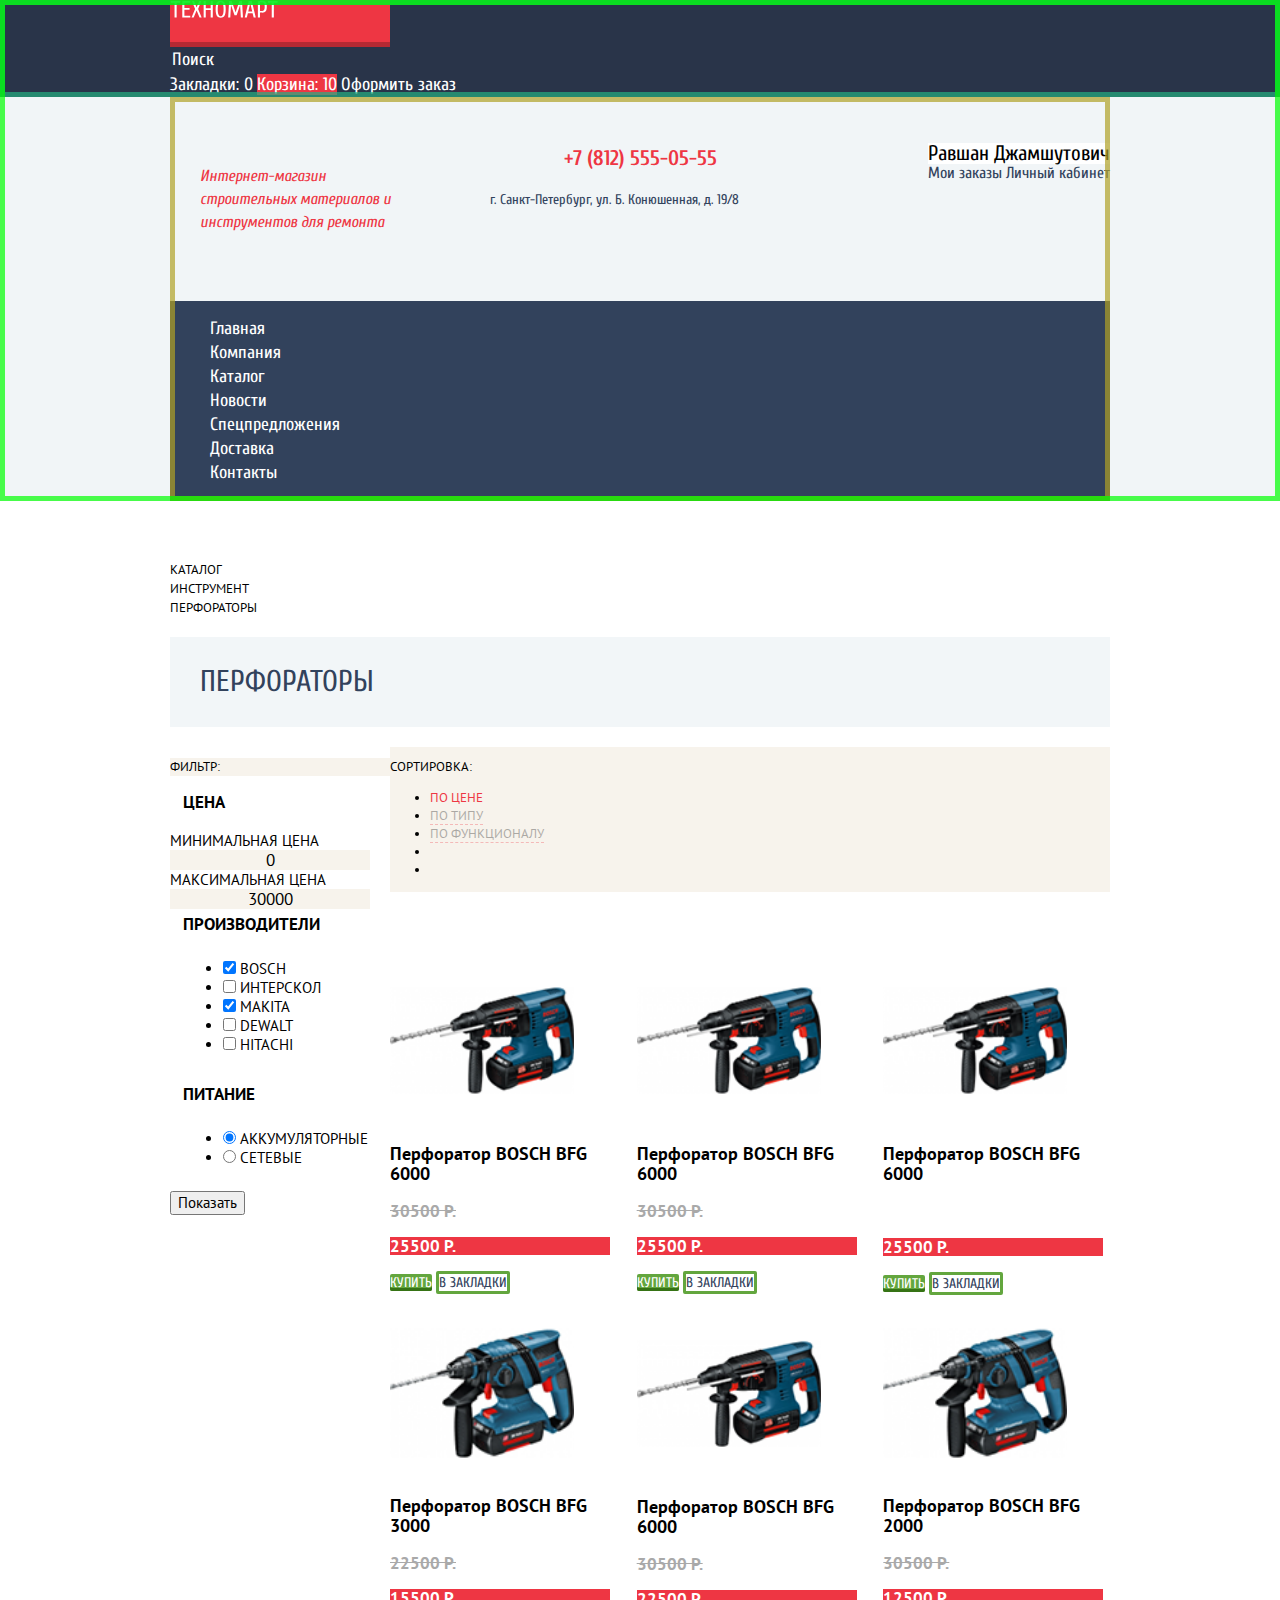
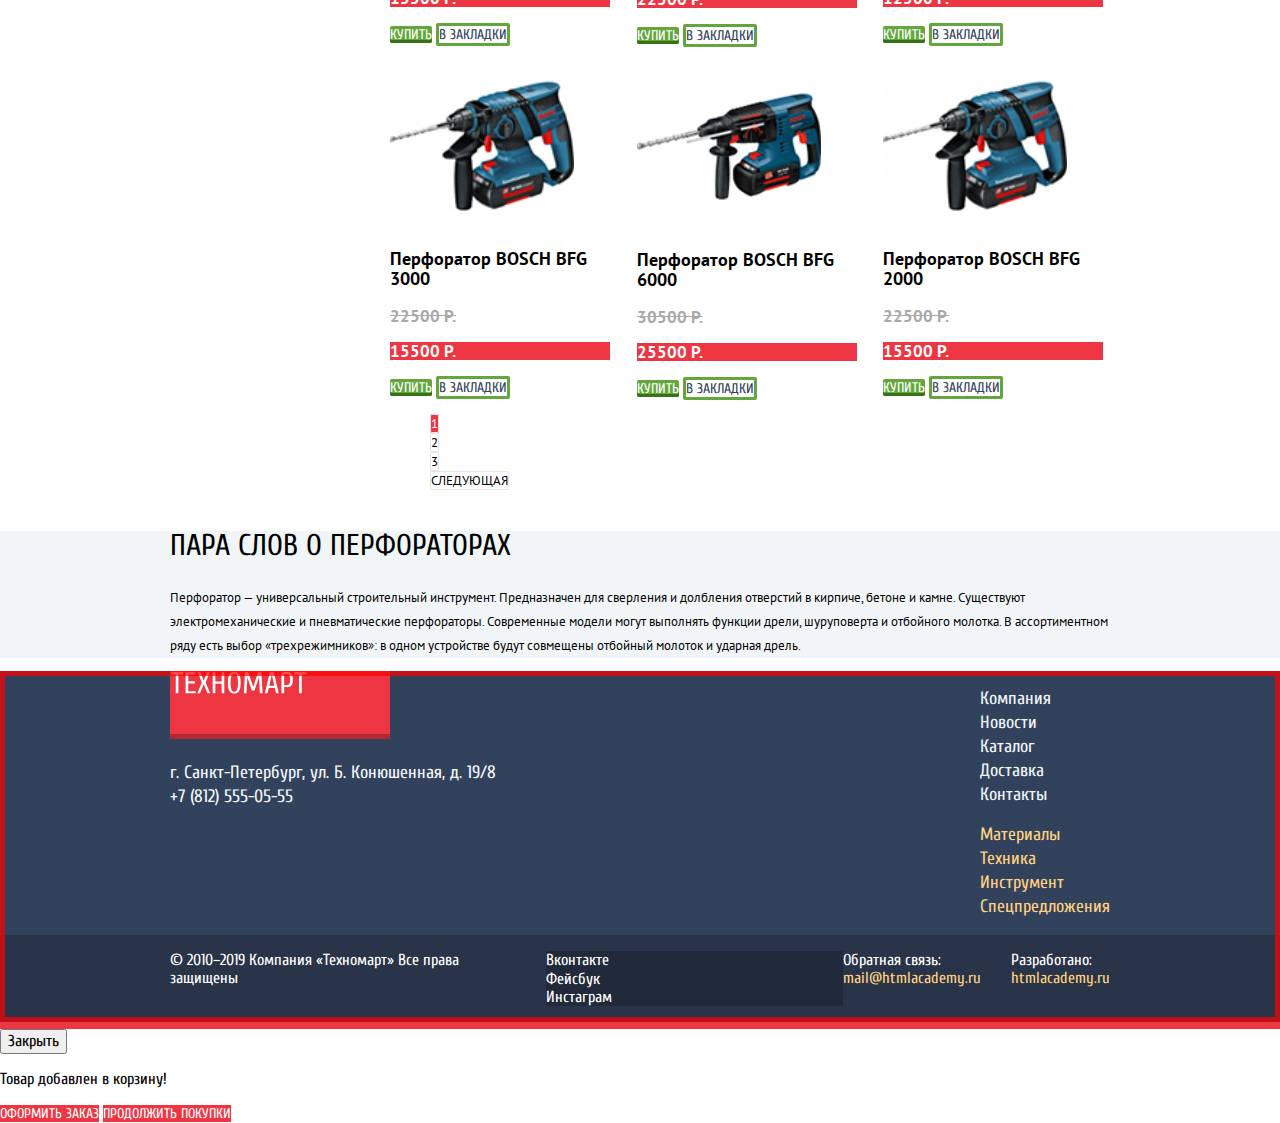
==== catalog.html @ 2495db78 "Раскладка на гридах" ====
<!DOCTYPE html>
<html lang="ru">
  <head>
    <meta charset="utf-8">
    <title>HTML Academy: Техномарт</title>
    <link rel="stylesheet" href="css/normalize.css">
    <link rel="icon" href="favicon.ico">
    <link rel="icon" href="img/favicons/152.svg" type="image/svg+xml">
    <link rel="apple-touch-icon" href="img/favicons/180x180.png">
    <link rel="manifest" href="manifest.webmanifest">
    <link rel="stylesheet" href="https://fonts.googleapis.com/css2?family=Cuprum:wght@400;700&family=PT+Sans:wght@400;700&display=swap">
    <link href="css/style.css" rel="stylesheet">
  </head>
  <body class="page-body">
    <header class="main-header">
      <div class="top-header-container">
      <nav class="header-navigation">
        <a class="header-logo" href="index.html" >
          <img src="img/logo/logo-technomart.svg" width="108" height="18" alt="Логотип 'Техномарт'">
        </a>
        <form action="https://echo.htmlacademy.ru/" method="post">
          <input class="header-search" type="text" name="seach" placeholder="Поиск">
        </form>
        <a class="header-navigation-item bookmark" href="blank.html">Закладки: 0</a>
        <a class="header-navigation-item basket" href="blank.html">Корзина: 10</a>
        <a class="header-navigation-item order" href="blank.html">Оформить заказ</a>
      </nav>
      </div>
      <div class="bottom-header-container">
      <p class="header-title-company">Интернет-магазин строительных материалов и инструментов для ремонта</p>
      <section class="header-contact">
        <h2 class="hidden">Как нас найти</h2>
            <a class="contacts-phone" href="tel:+7(812)5550555">+7 (812) 555-05-55</a>
          <p class="contacts-adress">г. Санкт-Петербург, ул. Б. Конюшенная, д. 19/8</p>
      </section>
      <section class="user-info">
        <a class="user-card" href="blank.html">
            <!--здесь будет иконка-->
          Равшан Джамшутович
        </a>
        <a class="logout" href="blank.html">
        <!--здесь будет иконка-->
        </a>
        <a class="user-area" href="blank.html">Мои заказы</a>
        <a class="user-area" href="blank.html">Личный кабинет</a>
      </section>

      <nav class="header-navigation-main">
        <ul>
          <li><a class="header-navigation-item" href="index.html">Главная</a></li>
          <li><a class="header-navigation-item" href="blank.html">Компания</a></li>
          <li><a class="header-navigation-item" href="#">Каталог</a></li>
          <li><a class="header-navigation-item" href="blank.html">Новости</a></li>
          <li><a class="header-navigation-item" href="blank.html">Спецпредложения</a></li>
          <li><a class="header-navigation-item" href="blank.html">Доставка</a></li>
          <li><a class="header-navigation-item" href="blank.html">Контакты</a></li>
        </ul>
      </nav>
    </div>
    </header>
    <main>
      <div class="main-container">
      <div class="page-catalog">
        <ul class="breadcrumbs">
          <li>
            <a class="breadcrumbs-item breadcrumbs-home" href="index.html"><!--здесь будет иконка--></a>
        </li>
          <li>
            <a class="breadcrumbs-item" href="catalog.html">каталог</a>
          </li>
          <li>
            <a class="breadcrumbs-item" href="catalog.html">инструмент</a>
          </li>
          <li>
            <a class="breadcrumbs-item" href="">перфораторы</a>
          </li>
        </ul>
        <h1 class="page-title-catalog">Перфораторы</h1>
        <section class="filters">
            <h2 class="filters-title">фильтр:</h2>
            <form action="https://echo.htmlacademy.ru" method="get">
                <fieldset>
                  <legend class="filters-title-item">цена</legend>
                </fieldset>
                <label for="min">минимальная цена</label>
                <input class="text-field" type="text" name="price-min" id="min" placeholder="0">
                <label for="max">максимальная цена</label>
                <input class="text-field" type="text" name="price-max" id="max" placeholder="30000">
                <fieldset>
                    <legend class="filters-title-item">производители</legend>
                        <ul class="filter-list">
                            <li>
                                <input class="checkbox-field" type="checkbox" name="Bosch" id="filter-bosch" checked>
                                <label for="filter-bosch">bosch</label>
                            </li>
                            <li>
                                <input class="checkbox-field" type="checkbox" name="Interschol" id="filter-interscol">
                                <label for="filter-interscol">интерскол</label>
                            </li>
                            <li>
                                <input class="checkbox-field" type="checkbox" name="Makita" id="filter-makita" checked>
                                <label for="filter-makita">Makita</label>
                            </li>
                            <li>
                                <input class="checkbox-field" type="checkbox" name="Dewalt" id="filter-dewalt">
                                <label for="filter-dewalt">Dewalt</label>
                            </li>
                            <li>
                                <input class="checkbox-field" type="checkbox" name="Hitachi" id="filter-hitachi">
                                <label for="filter-hitachi">Hitachi</label>
                            </li>
                        </ul>
                </fieldset>
                <fieldset>
                <legend class="filters-title-item">питание</legend>
                        <ul class="filter-radio">
                            <li>
                                <input class="radio-field" type="radio" name="power supply" value="battery" id="filter-battery" checked>
                                <label for="filter-battery">аккумуляторные</label>
                            </li>
                            <li>
                                <input class="radio-field" type="radio" name="power supply" value="network" id="filter-network">
                                <label for="filter-network">сетевые</label>
                            </li>

                        </ul>
                </fieldset>
                <button class="submit-button" type="submit">Показать</button>
            </form>
        </section>
        <section class="sort">
            <h2 class="sort-title">Сортировка:</h2>
            <ul class="sort-list">
                <li>
                     <a class="sort-item sort-item-active" href="">по цене</a>
                </li>
                <li>
                    <a class="sort-item" href="">по типу</a>
                </li>
                <li>
                    <a class="sort-item" href="">по функционалу</a>
                </li>
                <li>
                  <a class="sort-item sort-item-asc" href=""><!--здесь будет иконка--></a>
              </li>
              <li>
                <a class="sort-item sort-item-desc" href=""><!--здесь будет иконка--></a>
            </li>
            </ul>
        </section>
        <section class="catalog-goods-list">
            <h2>Список товаров</h2>
            <ul class="goods-list">
                <li class="goods-list-item">
                    <img src="img/catalogitem/6000.png" width="184" height="164" alt="Модель перфоратора BOSCH BFG 6000">
                     <h3 class="goods-item-title">Перфоратор BOSCH
                            BFG 6000</h3>
                    <p class="goods-item-text">30500 р.</p>
                    <p class="button goods-item-button">25500 р.</p>
                    <a class="button button-green" href="blank.html">купить</a>
                    <a class="button button-white" href="blank.html">в закладки</a>
                </li>
                <li class="goods-list-item">
                    <img src="img/catalogitem/6000.png" width="184" height="164" alt="Модель перфоратора BOSCH BFG 6000">
                    <h3 class="goods-item-title">Перфоратор BOSCH
                            BFG 6000</h3>
                    <p class="goods-item-text">30500 р.</p>
                    <p class="button goods-item-button">25500 р.</p>
                    <a class="button button-green" href="blank.html">купить</a>
                    <a class="button button-white" href="blank.html">в закладки</a>
                </li>
                <li class="goods-list-item">
                    <!--скрыть картинку??-->
                    <img src="img/catalogitem/6000.png" width="184" height="164" alt="Модель перфоратора BOSCH BFG 6000">
                    <h3 class="goods-item-title">Перфоратор BOSCH
                            BFG 6000</h3>
                    <p class="goods-item-text"></p>30500 р.</p>
                    <p class="button goods-item-button">25500 р.</p>
                    <a class="button button-green" href="blank.html">купить</a>
                    <a class="button button-white" href="blank.html">в закладки</a>
                </li>
                <li class="goods-list-item">
                    <img src="img/catalogitem/3000.png" width="184" height="164" alt="Модель перфоратора BOSCH BFG 3000">
                    <h3 class="goods-item-title">Перфоратор BOSCH
                            BFG 3000</h3>
                    <p class="goods-item-text">22500 р.</p>
                    <p class="button goods-item-button">15500 р.</p>
                    <a class="button button-green" href="blank.html">купить</a>
                    <a class="button button-white" href="blank.html">в закладки</a>
                </li>
                <li class="goods-list-item">
                    <img src="img/catalogitem/6000.png" width="184" height="164" alt="Модель перфоратора BOSCH BFG 6000">
                    <h3 class="goods-item-title">Перфоратор BOSCH
                            BFG 6000</h3>
                    <p class="goods-item-text">30500 р.</p>
                    <p class="button goods-item-button">22500 р.</p>
                    <a class="button button-green" href="blank.html">купить</a>
                    <a class="button button-white" href="blank.html">в закладки</a>
                </li>
                <li class="goods-list-item">
                    <img src="img/catalogitem/2000.png" width="184" height="164" alt="Модель перфоратора BOSCH BFG 2000">
                    <h3 class="goods-item-title">Перфоратор BOSCH
                            BFG 2000</h3>
                            <!--удалять??? или скрыть на всякий случай?-->
                    <p class="goods-item-text">30500 р.</p>
                    <p class="button goods-item-button">12500 р.</p>
                    <!--передел на ссылки-->
                    <a class="button button-green" href="blank.html">купить</a>
                    <a class="button button-white" href="blank.html">в закладки</a>
                </li>
                <li class="goods-list-item">
                    <img src="img/catalogitem/3000.png" width="184" height="164" alt="Модель перфоратора BOSCH BFG 3000">

                    <h3 class="goods-item-title">Перфоратор BOSCH
                            BFG 3000</h3>
                    <p class="goods-item-text">22500 р.</p>
                    <p class="button goods-item-button">15500 р.</p>
                    <a class="button button-green" href="blank.html">купить</a>
                    <a class="button button-white" href="blank.html">в закладки</a>
                </li>
                <li class="goods-list-item">
                    <img src="img/catalogitem/6000.png" width="184" height="164" alt="Модель перфоратора BOSCH BFG 6000">
                    <h3 class="goods-item-title">Перфоратор BOSCH
                            BFG 6000</h3>
                    <p class="goods-item-text">30500 р.</p>
                    <p class="button goods-item-button">25500 р.</p>
                    <a class="button button-green" href="blank.html">купить</a>
                    <a class="button button-white" href="blank.html">в закладки</a>
                </li>
                <li class="goods-list-item">
                    <img src="img/catalogitem/2000.png" width="184" height="164" alt="Модель перфоратора BOSCH BFG 2000">
                    <h3 class="goods-item-title">Перфоратор BOSCH
                            BFG 2000</h3>
                             <!--удалять??? или скрыть на всякий случай?-->
                    <p class="goods-item-text">22500 р.</p>
                    <p class="button goods-item-button">15500 р.</p>
                    <a class="button button-green" href="blank.html">купить</a>
                    <a class="button button-white" href="blank.html">в закладки</a>
                </li>
            </ul>
            <ul class="pager-navigation">
                <li>
                  <a class="pager-item pager-item-active">1</a>
                </li>
                <li>
                  <a class="pager-item" href="#">2</a>
                </li>
                <li>
                  <a class="pager-item" href="#">3</a>
                </li>
                 <li>
                    <a class="pager-item" href="#">следующая</a>
                </li>
            </ul>
        </section>
      </div>
    </div>
    <div class="page-discription-wrapper">
        <section class="page-discription">
            <h2 class="page-discription-title">пара слов о перфораторах</h2>
            <p class="text-description">Перфоратор — универсальный строительный инструмент. Предназначен для сверления и долбления отверстий в кирпиче, бетоне и камне.
                Существуют электромеханические и пневматические перфораторы. Современные модели могут выполнять функции дрели, шуруповерта и отбойного молотка.
                В ассортиментном ряду есть выбор «трехрежимников»: в одном устройстве будут совмещены отбойный молоток и ударная дрель.</p>
        </section>
      </div>
    </main>
    <footer class="main-footer">
      <div class="footer-top-wrapper">
        <div class="footer-top">
          <section class="footer-contact">
            <h2 class="hidden">Адрес</h2>
            <a class="footer-logo" href="index.html"><img src="img/logo/logo-technomart.svg" width="136.5" height="21.6"
                alt="Логотип 'Техномарт'"></a>
            <p class="footer-adress">
              г. Санкт-Петербург, ул. Б. Конюшенная, д. 19/8
              +7 (812) 555-05-55
            </p>
          </section>
          <section class="footer-navigation">
            <ul class="footer-navigation-list-up">
              <li><a class="footer-navigation-item" href="blank.html">Компания</a></li>
              <li><a class="footer-navigation-item" href="blank.html">Новости</a></li>
              <li><a class="footer-navigation-item" href="">Каталог</a></li>
              <li><a class="footer-navigation-item" href="blank.html">Доставка</a></li>
              <li><a class="footer-navigation-item" href="blank.html">Контакты</a></li>
            </ul>
            <ul class="footer-navigation-list-down">
              <li><a class="footer-navigation-item" href="blank.html">Материалы</a></li>
              <li><a class="footer-navigation-item" href="blank.html">Техника</a></li>
              <li><a class="footer-navigation-item" href="blank.html">Инструмент</a></li>
              <li><a class="footer-navigation-item" href="blank.html">Спецпредложения</a></li>
            </ul>
          </section>
        </div>
      </div>
      <div class="footer-bottom-wrapper">
        <div class="footer-bottom">
          <p class="footer-text">
            © 2010–2019 Компания «Техномарт»
            Все права защищены
          </p>
          <section class="footer-social">
            <h2 class="hidden">Давайте дружить!</h2>
            <ul class="footer-social-list">
              <li class="footer-social-item">
                <a href="#">Вконтакте</a>
              </li>
              <li class="footer-social-item">
                <a href="#">Фейсбук</a>
              </li>
              <li class="footer-social-item">
                <a href="#">Инстаграм</a>
              </li>
            </ul>
          </section>
          <p class="footer-mail">
            Обратная связь:
            <a class="footer-link" href="mailto:mail@htmlacademy.ru">mail@htmlacademy.ru</a>
          </p>
          <p class="footer-copyright">
            Разработано:
            <a class="footer-link" href="https://htmlacademy.ru">htmlacademy.ru</a>
          </p>
        </div>
      </div>
    </footer>
    <section class="modal modal-natification">
      <button class="modal-close" type="button">Закрыть</button>
      <p>Товар добавлен в корзину!</p>
      <a class="button" href="blank.html">оформить заказ</a>
      <a class="button" href="blank.html">продолжить покупки</a>
    </section>
    </body>
    </html>
---- css/style.css ----
/*не получ определить цвет в хедере
F3F7F8
--basic-yellow: #FFBF47;
--basik-blue-light: #3BBCE3;
--basik-purple: #DC91D8;
--basik-green-light: #8ED78F;
--basic-yellow-light: #FFC047;
*/


/* Variables */

:root {
  --basic-white: #ffffff;
  --basik-blue-dark: #293449;
  --basik-blue: #32425C;
  --basik-red: #EE3643;
  --basic-black: #000000;
  --basic-green: #63A63E;
  --basic-yellow: #FFD180;
  --basic-neutral:  #F9F5F0;
  --basik-neutral-light: #F1F5F7;
  --basik-neutral-light-catalog: #F7F3EC;
  --basic-grey: #A9A9A9;
  --basic-greylight: #C5C5C5;

  --cuprum: "Cuprum", Arial, sans-serif;
  --pt-sans: "PT Sans", "Roboto", sans-serif;
}
/* Global */

input, input:hover, input:focus, input:active {
  border: none;
  outline: none;
}
fieldset {
  border: none;
}
.page {
  height: 100%;
}
.hidden {
  display: none;
}
.page-body {
  min-width: 1200px;
  margin: 0;
  padding: 0;
  font-family: var(--cuprum);
  color: var(--basic-white);
  background-color: var(--basic-white);

  min-height: 100%;
  display: grid;
  grid-template-rows: min-content 1fr min-content;
  align-content: start;
    }
a {
    text-decoration: none;
    color: inherit;
  }
  img {
    max-width: 100%;
    height: auto;
  }
  h1 {
    font-weight: normal;

      }
  h2 {
font-weight: normal;

  }
  /* main-header */

.main-header {
  background-color: var(--basik-neutral-light);
  min-height: 320px;
  outline: 5px solid rgba(0, 255, 0, 0.7);
  outline-offset: -5px;
  margin-bottom: 59px;

  }
  .top-header-container {
    background-color: var(--basik-blue-dark);
    outline: 5px solid rgba(37, 175, 129, 0.7);
    outline-offset: -5px;


  }


.header-logo {
  height: 47px;
  width: 220px;
  background: var(--basik-red);
  box-shadow: inset 0 -5px 0 rgba(0, 0, 0, 0.24);
  display: block;
}
.header-logo:active {
  background: #BA2732;
  box-shadow: inset 0 -5px 0 rgba(0, 0, 0, 0.24);
  display: block;
}
.main-container {
  width: 940px;
  margin: 0 auto;
  background-color: var(--basic-white);
}
.footer-logo {
  height: 68px;
  width: 220px;
  background: var(--basik-red);
  box-shadow: inset 0 -5px 0 rgba(0, 0, 0, 0.24);
  display: block;
}
.footer-logo:active {
  background:  #BA2732;
  box-shadow: inset 0 -5px 0 rgba(0, 0, 0, 0.24);
  display: block;
}
/* header-navigation*/

.header-navigation {
  background-color: var(--basik-blue-dark);
  min-height: 42px;
  width: 940px;
  margin: 0 auto;
}
.header-search {
  background-color: transparent;
  color: var(--basic-white);
  font-size: 18px;
  line-height: 24px;
}
.header-search::placeholder {
  color: var(--basic-white);
  font-size: 18px;
  line-height: 24px;
  font-family: var(--cuprum);
}

.header-search:focus {
  color: var(--basic-black);
  background-color: var(--basic-white);
}
.header-search:focus::placeholder {
  color: var(--basic-black);
}
.header-title-company {
  background-color: transparent;
  color: var(--basik-red);
  font-style: italic;
  font-size: 16px;
  line-height: 23px;
}
.contacts-phone {
  color: var(--basik-red);
  font-weight: bold;
  font-size: 21px;
  line-height: 30px;
  display: block;
  min-width: 270px;
  min-height: 45px;
  text-align: center;
}
.contacts-adress {
  color: var(--basik-blue);
  font-size: 14px;
  line-height: 24px;
  margin: 0;
}
.login-button {
  color: var(--basic-black);
  background-color: var(--basic-white);
  font-size: 21px;
  line-height: 21px;
}
.login-button:hover {
  color: var(--basik-red);
}
.login-button:active {
  color: var(--basic-greylight);
}

.bottom-header-container {
  outline: 5px solid rgba(175, 161, 37, 0.7);
  outline-offset: -5px;
  width: 940px;
  margin: 0 auto;
  display: grid;
  grid-template-columns: 1fr 1fr 1fr;
  grid-template-rows: min-content;
  column-gap: 20px;
}
.header-contact, .user-info {
  margin-top: 46px;
  min-height: 158px;
  box-sizing: border-box;
}
.user-info {
  justify-self: end;
}
.header-title-company {
  align-self: center;
  width: 197px;
  margin-left: 30px;
}
.header-navigation-main {
  background-color: var(--basik-blue);
  grid-column-start: 1;
  grid-column-end: -1;
}
.header-navigation-main ul {
  list-style: none;
}
.header-navigation-item {
  font-size: 18px;
  line-height: 24px;
}
.header-navigation-item:hover {
  background-color: var(--basik-blue-dark);
}
.header-navigation-item:active {
  color: rgba(255, 255, 255, 0.5);
  box-shadow: inset 0 -5px 0 #293449;
}
.basket {
  background-color: var(--basik-red);
}
}
.order {
  background-color: var(--basic-green);
}
.order:hover {
  background-color: #5FBB2D;
}
.order:active {
  background-color: var(--basic-green);
  color: rgba(255, 255, 255, 0.5);
  box-shadow: none;
}
.bookmark:active {
  background-color: #161D29;
}

.goods-services-nav {
  list-style: none;
  display: grid;
  grid-template-columns:  1fr 1fr 1fr;
  gap: 20px;
  padding: 0;
  margin: 0;
}
.goods-services-item {
  width: 300px;
  min-height: 123px;
}
.goods-services-item-title {
font-weight: bold;
font-size: 24px;
line-height: 30px;

}
.catalog-button {
  font-weight: 400;
  font-size: 14px;
  line-height: 18px;
  background-color: rgba(255, 255, 255, 0.3);
  text-transform: uppercase;
}
.catalog-button:hover {
  background-color: rgba(197,197,197,0.3);

}
.catalog-button:active {
  background-color: rgba(169,169,169,0.3);
}
.materials {
  background-color: #FFBF47;

}
.tools {
  background-color: #3BBCE3;

}
.technics {
  background-color: #DC91D8;

}
.discounts {
  background-color: #8ED78F;

}
.delivery {
  background-color: #FFC047;

}
.goods-services-slider {
  grid-column-start: 1;
  grid-column-end: 3;
  grid-row-start: 2;
  grid-row-end: 4;
}
.slider {
  list-style: none;
  padding: 0;
}
.slider-item {
  min-width: 620px;
  min-height: 266px;
  background-repeat: no-repeat;
}
.slider-item-drills {
  background-image: url(../img/sliderTop/drills.jpg);
}
.slider-item-perforators {
  background-image: url(../img/sliderTop/perforators.jpg);
}
.slider-item-noactive {
  display: none;
}
.slider-item-title {
  font-weight: bold;
  font-size: 36px;
  line-height: 36px;
  text-transform: uppercase;
  margin: 0;
}
.slider-item-text {
  font-size: 18px;
  line-height: 24px;
}
.button {
  background-color: var(--basik-red);
  color: var(--basic-white);
  font-size: 14px;
  line-height: 18px;
  text-transform: uppercase;
  border: none;
}
.button:hover {
  background: #CA2C37;
}
.button:active {
  background:#BA2732;;
}

.section-title {
  font-size: 30px;
  line-height: 30px;
  color: var(--basik-blue);
  text-transform: uppercase;
}
.section-title-black {
  font-size: 30px;
  line-height: 30px;
  color: var(--basic-black);
  text-transform: uppercase;
  margin: 0 0 24px;
}

/*catalog goods*/
.page-catalog {
  display: grid;
  grid-template-columns: 220px 1fr;
}


.goods-list {
  list-style: none;
  display: grid;
  grid-template-columns: repeat(4, 1fr);
  gap: 20px;
  padding: 0;
  margin: 0;
}
.goods-list-item {
  min-height: 318px;
  width: 220px;
  font-family: var(--pt-sans);
}

.goods-item-title {
  font-weight: bold;
  font-size: 18px;
  line-height: 20px;
  color: var(--basic-black);
}
.goods-item-text {
  font-weight: bold;
  font-size: 17px;
  line-height: 18px;
  text-decoration-line: line-through;
  text-transform: uppercase;
  color: var(--basic-grey);
}
.goods-item-button {
  font-weight: bold;
  font-size: 17px;
  line-height: 18px;
}
.catalog-goods-list .goods-list {
  grid-template-columns: repeat(3, 1fr);
}
.button-green {
  font-size: 14px;
  line-height: 18px;
  text-transform: uppercase;
  background-color: var(--basic-green);
  color: inherit;
  font-family: var(--cuprum);
  border-radius: 2px;
  box-shadow: inset 0 -3px 0 #367315;
}
.button-green:hover {
  background-color: #5FBB2D;
}
.button-green:active {
  background-color: #518534;
}

.button-white {
  font-size: 14px;
  line-height: 18px;
  text-transform: uppercase;
  background-color: var(--basic-white);
  color: var(--basik-blue);
  border: 3px solid #63A63E;
  border-radius: 2px;
  font-family: var(--cuprum);
  border-radius: 2px;
}

.button-white:hover {
border: 3px solid var(--basik-blue);
border-radius: 2px;
background-color: var(--basic-white);
}
.button-white:active {
  border: 3px solid #98A0AD;
  color: #98A0AD;
  background-color: var(--basic-white);
}

  /*popular-manufacturers*/

 .popular-manufacturers-list {
  display: grid;
  grid-template-columns: repeat(4, 1fr);
  gap: 20px;
  padding: 0;
  margin: 0;
 }
.popular-manufacturers-item {
  background-color: var(--basic-white);
  width: 220px;
  min-height: 145px;
  border: 1px solid #EAEAEA;
  display: block;
}

.popular-manufacturers-item:hover {
  border: 1px solid #EAEAEA;
  box-shadow: 0 4px 4px rgba(0, 0, 0, 0.25);
}

.popular-manufacturers-item:active {
  border: 1px solid #EAEAEA;
  box-shadow: 0 4px 4px rgba(0, 0, 0, 0.25);
  opacity: 0.5;
  filter: drop-shadow(0px 4px 20px rgba(0, 0, 0, 0.15));
}

/*Services*/

.services-wrapper {
  background-color: var(--basik-neutral-light);
}
.services {
  width: 940px;
  margin: 70px auto;
}
.main-text {
  font-family: var( --pt-sans);
  font-size: 13px;
  line-height: 24px;
  color: var(--basic-black);
}
.services-navigation {
  list-style: none;
}

.services-navigation-item {
  background-color: var(--basik-blue);
  font-weight: bold;
  font-size: 21px;
  line-height: 30px;
  color: inherit;
}
.services-navigation-item:hover {
  background: var(--basik-blue-dark);
  box-shadow: 0 1px 0 #293449, inset 0 1px 0 #405069;
}
.services-navigation-item-active {
  background: var(--basic-white);
  color: var(--basik-blue);
  pointer-events: none;
}

.company-contacts {
  list-style: none;
  display: grid;
  grid-template-columns: 2fr 1fr;
}
.companions-list-item {
  font-size: 18px;
  line-height: 24px;
  color: var(--basic-black);
}

/*Footer*/




/*
.footer-navigation {
  background-color: var(--basik-blue);
}

*/
.main-footer {
  outline: 5px solid rgba(255, 0, 0, 0.7);
  outline-offset: -5px;
}
.footer-top-wrapper {
  background-color: var(--basik-blue);
}
.footer-top {
  width: 940px;
  margin: auto;
  display:grid;
  grid-template-columns: 1fr 2fr;
}
.footer-navigation {
 justify-self: end;
}

.footer-bottom-wrapper {
  background-color: var(--basik-blue-dark);
}
.footer-bottom {
  width: 940px;
  margin: auto;
  display:grid;
  grid-template-columns: 2fr 2fr 1fr min-content;
}
.footer-adress {
  font-size: 18px;
  line-height: 24px;
  color: #F3F7F9;
  width: 329px;
  margin: 22px 0 54px;
}
.footer-navigation-list-up {
  list-style: none;
}
.footer-navigation-list-up .footer-navigation-item {
  font-size: 18px;
  line-height: 24px;
  color: var(--basik-neutral-light);
}
.footer-navigation-list-up .footer-navigation-item:hover {
  text-decoration: underline;
}
.footer-navigation-list-up .footer-navigation-item:active {
  opacity: 0.5;
}
.footer-navigation-list-down {
  list-style: none;

}
.footer-navigation-list-down .footer-navigation-item {
  font-size: 18px;
  line-height: 24px;
  color:  #FFD180;
}
.footer-navigation-list-down .footer-navigation-item:hover {
  text-decoration: underline;
}
.footer-navigation-list-down .footer-navigation-item:active {
  opacity: 0.5;
}

 /* м.б. создать 1 див на два section и сделать заливку? */

.footer-text {
  font-size: 16px;
  line-height: 18px;
  color:inherit;
}
.footer-social-list {
list-style: none;
}
.footer-social-item {
  color:inherit;
  background-color: #212A3A;
}
.footer-social-item:hover {
  background-color: var(--basik-red);
}
.footer-mail {
  font-size: 16px;
  line-height: 18px;
  color: inherit;
}
.footer-copyright {
  font-size: 16px;
  line-height: 18px;
  color: inherit;

}
.footer-link {
  font-size: 16px;
  line-height: 18px;
  color: #FFD180;
}

.footer-link:hover {
  text-decoration: underline;
}
.footer-link:active {
  color: var(--basik-red);
}

/*Modal*/

.modal {
background-color: var(--basic-white);
color: var(--basic-black);
border-top: 7px solid var(--basik-red);
}

.modal-letter {
  height: 430px;
  width: 620px;
  padding: 40px 80px 37px;
  box-sizing: border-box;
}
.modal-form {
  display:grid;
  grid-template-columns: 1fr 1fr;
  column-gap: 20px;
}

.modal-form-input {
  display: block;
  width: 100%;
  background-color: transparent;
  border: 2px solid #C5C5C5;
  border-radius: 2px;
  margin-top: 11px;
  box-sizing: border-box;
  min-height: 38px;

}
.modal-letter-text {
  grid-column-start: 1;
  grid-column-end: -1;
  margin-top: 13px;
  padding-bottom: 37px;
}
.modal-form-text {
  min-height: 114px;
  min-width: 460px;
  /* ????? */
  vertical-align: top;
  /* padding */
  padding-bottom: 83px;
}
.button-letter-wrapper {
  background-color: #F4F4F4;
  height: 112px;
  width: 100%;
  padding: 37px 80px;
  box-sizing: border-box;
  grid-column-start: 1;
  grid-column-end: -1;
}
.button-letter {
  width: 100%;
  height: 38px;
}

/*for Catalog header*/

.user-card {
  font-size: 21px;
  line-height: 21px;
  color: var(--basic-black);
  background-color: var(--basic-white);
  display: block;
}
.user-area {
  font-size: 16px;
  line-height: 18px;
  color: var(--basik-blue);
}
.user-area:hover {
color: var(--basik-red);
}
.user-area:active {
  color: var(--basic-greylight);
  }
.user-card:active {
  color: var(--basic-greylight);
}

/*main*/

/*breadcrumbs*/

.breadcrumbs {
  list-style: none;
  margin: 0;
  padding: 0;
  grid-column-start: 1;
  grid-column-end: -1;
}

.breadcrumbs-item {
  font-family: var( --pt-sans);
  font-size: 13px;
  line-height: 18px;
  color: var(--basic-black);
  text-transform: uppercase;
}

/*filters*/

.page-title-catalog {
  font-size: 30px;
  line-height: 30px;
  text-transform: uppercase;
  background-color: #F2F6F8;
  color: var(--basik-blue);
  margin: 20px 0;
  padding: 30px;
  grid-column-start: 1;
  grid-column-end: -1;
}
.filters {
color: var(--basic-black);
text-transform: uppercase;
font-family: var( --pt-sans);
font-size: 15px;
line-height: 19px;
grid-row: 3/5;
}
.filters-title {
  font-family: var( --pt-sans);
  font-size: 13px;
  line-height: 18px;
  background-color:  var(--basik-neutral-light-catalog);
}
.filters-title-item {
  font-family: var( --pt-sans);
  font-weight: bold;
  font-size: 17px;
  line-height: 30px;
  text-transform: uppercase;
}
.text-field, .text-field::placeholder {
  font-size: 17px;
  line-height: 18px;
  color: var(--basic-black);
  background-color: var(--basik-neutral-light-catalog);
  text-align: center;
}

/*sort*/

.sort {
  font-family: var( --pt-sans);
  background-color: var(--basik-neutral-light-catalog);
  font-size: 13px;
  line-height: 18px;
  color: var(--basic-black);
  text-transform: uppercase;
}
.sort-title {
  font-size: 13px;
}
.sort-item {
  opacity: 0.3;
  border-bottom: 1px dashed var(--basik-red);
}
.sort-item:hover {
  color: var(--basic-black);
  border-bottom: 1px solid var(--basik-red);
  opacity: 1;
}
.sort-item-active {
  color: var(--basik-red);
  border-bottom: none;
  opacity: 1;
}
.goods-list {
list-style: none;
}

.pager-navigation {
list-style: none;
}
.pager-item {
  font-family: var( --pt-sans);
  font-size: 13px;
  line-height: 18px;
  border: 1px solid  #E5E5E5;
  border-radius: 2px;
  color: var(--basic-black);
  text-transform: uppercase;
}
.pager-item:hover {
  border: 1px solid var(--basic-greylight);
  border-radius: 2px;
}
.pager-item:active {
  border: 1px solid var(--basik-red);
  border-radius: 2px;
}
.pager-item-active {
  background-color: var(--basik-red);
  color: var(--basic-white)
}
.page-discription-wrapper{
  background: var(--basik-neutral-light);
}
.page-discription {
  width: 940px;
  margin: 0 auto;
}
.page-discription-title {
  font-size: 30px;
  line-height: 30px;
  color: var(--basic-black);
  text-transform: uppercase;
}
.text-description {
  font-family: var( --pt-sans);
  font-size: 13px;
  line-height: 24px;
  color: var(--basic-black);
}
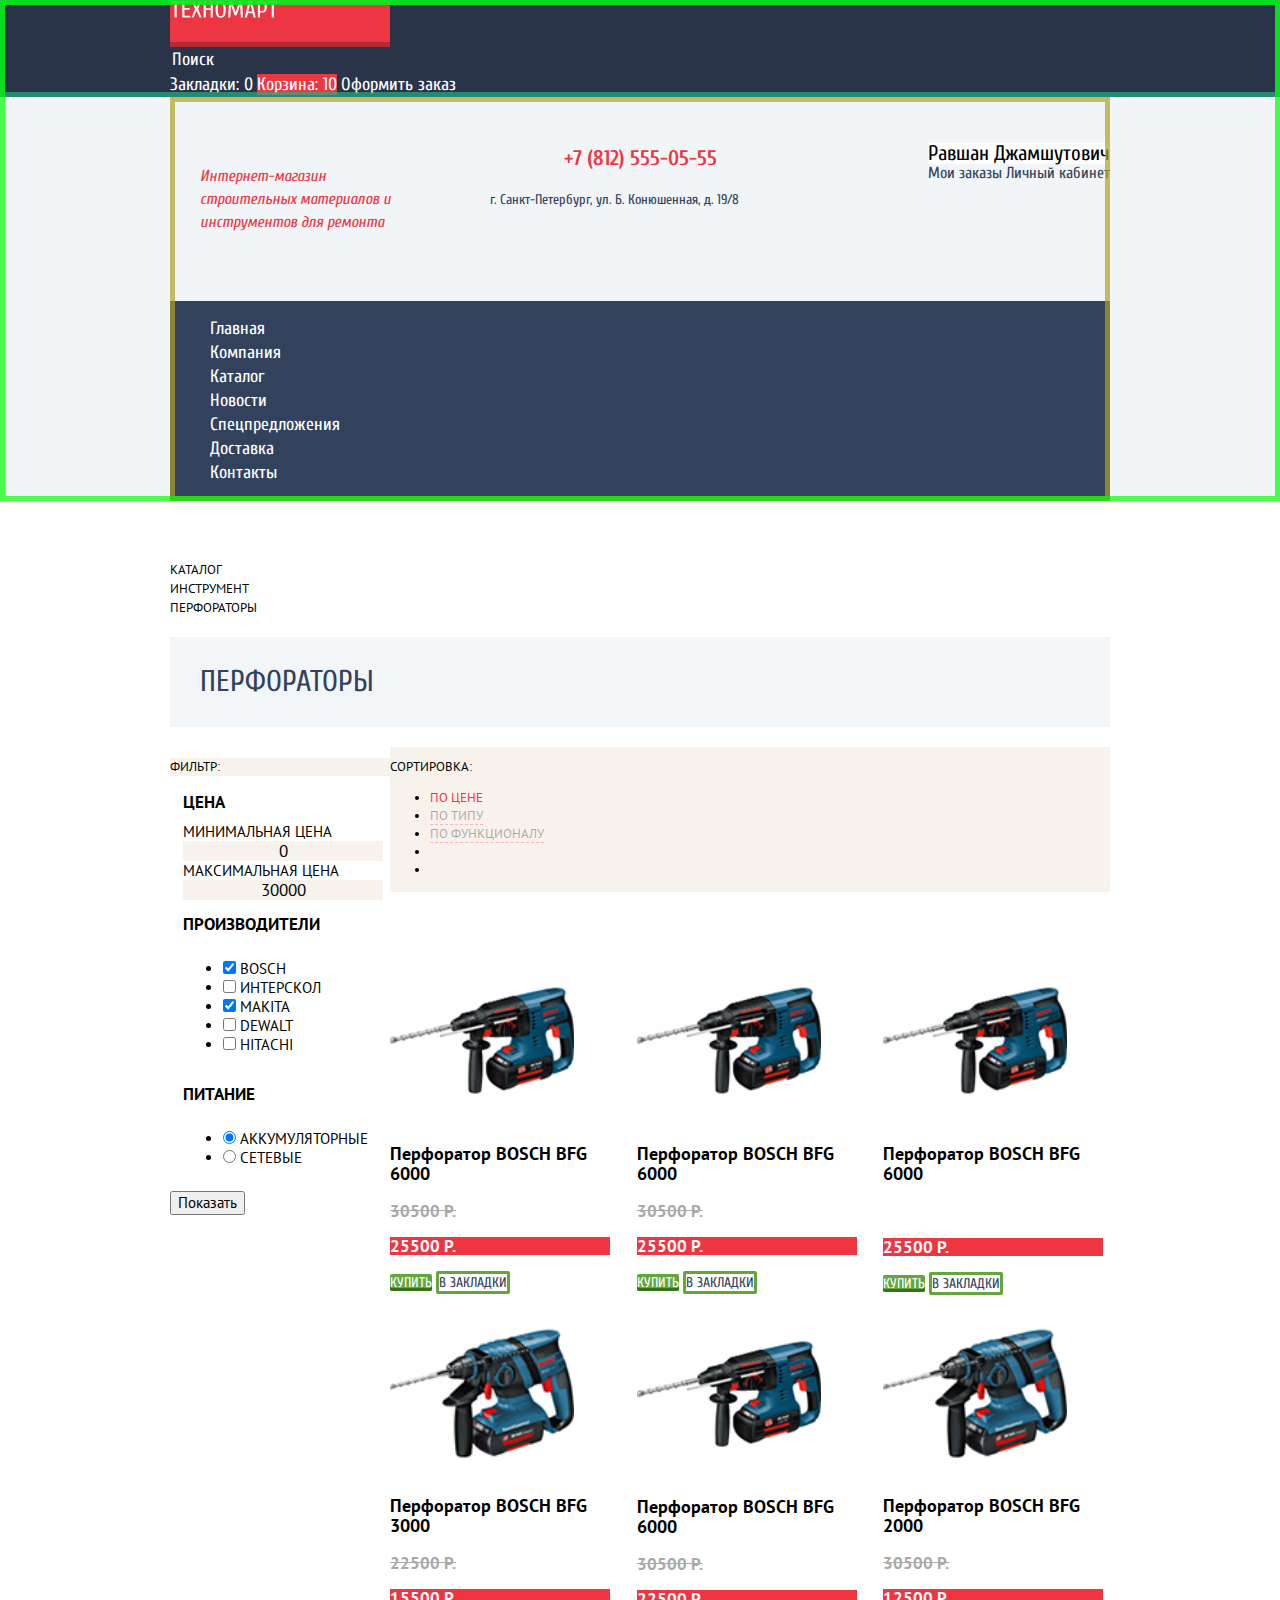
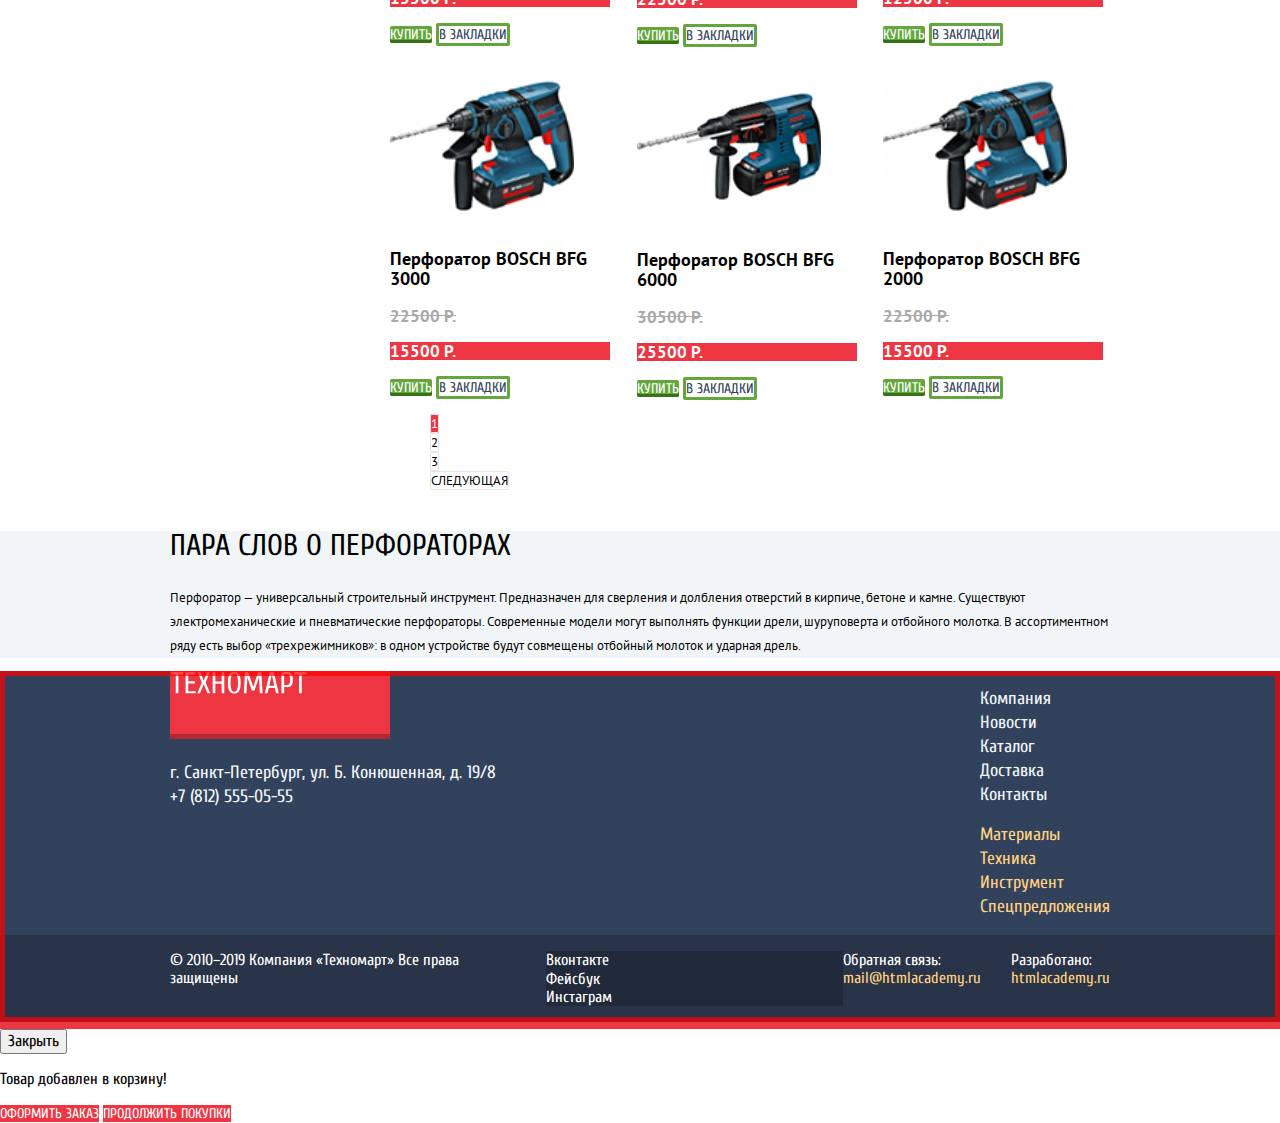
==== commit 74f227d2: "Правки по замечаниям" ====
--- a/catalog.html
+++ b/catalog.html
@@ -81,11 +81,11 @@
             <form action="https://echo.htmlacademy.ru" method="get">
                 <fieldset>
                   <legend class="filters-title-item">цена</legend>
+                   <label for="min">минимальная цена</label>
+                  <input class="text-field" type="text" name="price-min" id="min" placeholder="0">
+                  <label for="max">максимальная цена</label>
+                   <input class="text-field" type="text" name="price-max" id="max" placeholder="30000">
                 </fieldset>
-                <label for="min">минимальная цена</label>
-                <input class="text-field" type="text" name="price-min" id="min" placeholder="0">
-                <label for="max">максимальная цена</label>
-                <input class="text-field" type="text" name="price-max" id="max" placeholder="30000">
                 <fieldset>
                     <legend class="filters-title-item">производители</legend>
                         <ul class="filter-list">
--- a/css/style.css
+++ b/css/style.css
@@ -24,7 +24,7 @@
   --basic-grey: #A9A9A9;
   --basic-greylight: #C5C5C5;
 
-  --cuprum: "Cuprum", Arial, sans-serif;
+  --cuprum: "Cuprum", "Arial", sans-serif;
   --pt-sans: "PT Sans", "Roboto", sans-serif;
 }
 /* Global */
@@ -429,12 +429,11 @@
   border: 3px solid #63A63E;
   border-radius: 2px;
   font-family: var(--cuprum);
-  border-radius: 2px;
+
 }
 
 .button-white:hover {
 border: 3px solid var(--basik-blue);
-border-radius: 2px;
 background-color: var(--basic-white);
 }
 .button-white:active {
@@ -824,12 +823,10 @@
 }
 .pager-item:hover {
   border: 1px solid var(--basic-greylight);
-  border-radius: 2px;
-}
+  }
 .pager-item:active {
   border: 1px solid var(--basik-red);
-  border-radius: 2px;
-}
+  }
 .pager-item-active {
   background-color: var(--basik-red);
   color: var(--basic-white)
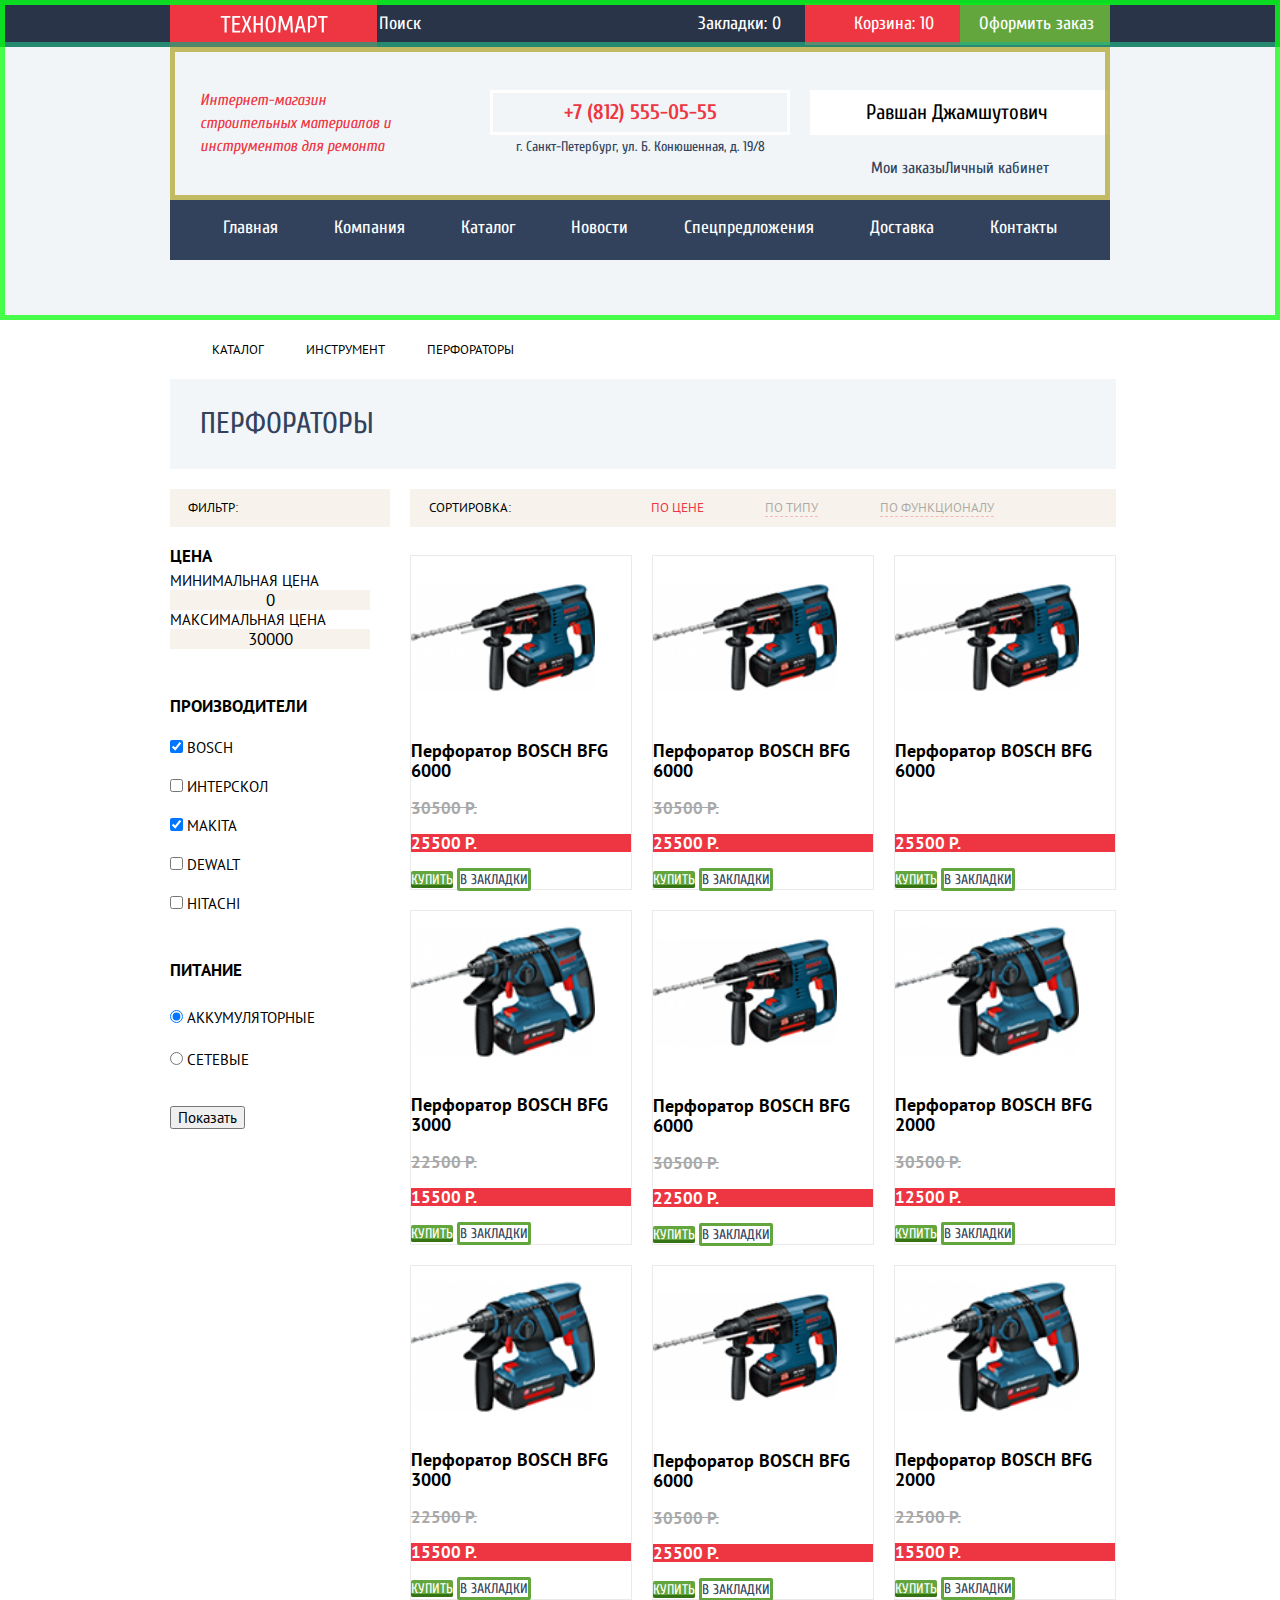
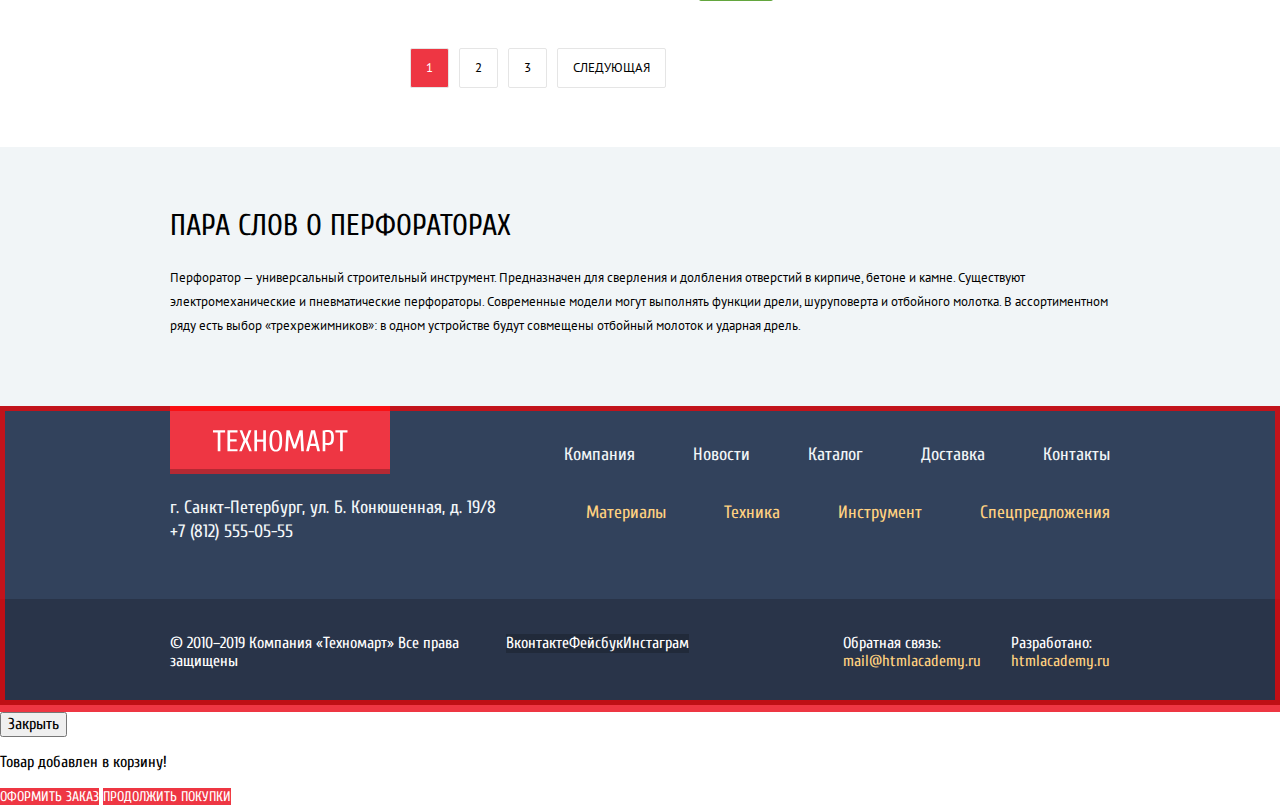
==== commit 262f5bbd: "сетки на флексах" ====
--- a/catalog.html
+++ b/catalog.html
@@ -14,7 +14,7 @@
   <body class="page-body">
     <header class="main-header">
       <div class="top-header-container">
-      <nav class="header-navigation">
+      <nav class="header-navigation main-container">
         <a class="header-logo" href="index.html" >
           <img src="img/logo/logo-technomart.svg" width="108" height="18" alt="Логотип 'Техномарт'">
         </a>
@@ -22,11 +22,11 @@
           <input class="header-search" type="text" name="seach" placeholder="Поиск">
         </form>
         <a class="header-navigation-item bookmark" href="blank.html">Закладки: 0</a>
-        <a class="header-navigation-item basket" href="blank.html">Корзина: 10</a>
+        <a class="header-navigation-item basket basket-full" href="blank.html">Корзина: 10</a>
         <a class="header-navigation-item order" href="blank.html">Оформить заказ</a>
       </nav>
       </div>
-      <div class="bottom-header-container">
+      <div class="bottom-header-container main-container">
       <p class="header-title-company">Интернет-магазин строительных материалов и инструментов для ремонта</p>
       <section class="header-contact">
         <h2 class="hidden">Как нас найти</h2>
@@ -44,9 +44,9 @@
         <a class="user-area" href="blank.html">Мои заказы</a>
         <a class="user-area" href="blank.html">Личный кабинет</a>
       </section>
-
-      <nav class="header-navigation-main">
-        <ul>
+    </div>
+      <nav class="header-navigation-main main-container">
+        <ul class="header-navigation-list">
           <li><a class="header-navigation-item" href="index.html">Главная</a></li>
           <li><a class="header-navigation-item" href="blank.html">Компания</a></li>
           <li><a class="header-navigation-item" href="#">Каталог</a></li>
@@ -56,7 +56,7 @@
           <li><a class="header-navigation-item" href="blank.html">Контакты</a></li>
         </ul>
       </nav>
-    </div>
+
     </header>
     <main>
       <div class="main-container">
@@ -78,7 +78,7 @@
         <h1 class="page-title-catalog">Перфораторы</h1>
         <section class="filters">
             <h2 class="filters-title">фильтр:</h2>
-            <form action="https://echo.htmlacademy.ru" method="get">
+            <form class="filter" action="https://echo.htmlacademy.ru" method="get">
                 <fieldset>
                   <legend class="filters-title-item">цена</legend>
                    <label for="min">минимальная цена</label>
@@ -149,7 +149,7 @@
             </ul>
         </section>
         <section class="catalog-goods-list">
-            <h2>Список товаров</h2>
+            <h2 class="hidden">Список товаров</h2>
             <ul class="goods-list">
                 <li class="goods-list-item">
                     <img src="img/catalogitem/6000.png" width="184" height="164" alt="Модель перфоратора BOSCH BFG 6000">
@@ -256,7 +256,7 @@
       </div>
     </div>
     <div class="page-discription-wrapper">
-        <section class="page-discription">
+        <section class="page-discription main-container">
             <h2 class="page-discription-title">пара слов о перфораторах</h2>
             <p class="text-description">Перфоратор — универсальный строительный инструмент. Предназначен для сверления и долбления отверстий в кирпиче, бетоне и камне.
                 Существуют электромеханические и пневматические перфораторы. Современные модели могут выполнять функции дрели, шуруповерта и отбойного молотка.
--- a/css/style.css
+++ b/css/style.css
@@ -40,7 +40,16 @@
   height: 100%;
 }
 .hidden {
-  display: none;
+  position: absolute;
+  width: 1px;
+  height: 1px;
+  margin: -1px;
+  border: 0;
+  padding: 0;
+  white-space: nowrap;
+  clip-path: inset(100%);
+  clip: rect(0 0 0 0);
+  overflow: hidden;
 }
 .page-body {
   min-width: 1200px;
@@ -78,41 +87,46 @@
   min-height: 320px;
   outline: 5px solid rgba(0, 255, 0, 0.7);
   outline-offset: -5px;
-  margin-bottom: 59px;
-
   }
   .top-header-container {
     background-color: var(--basik-blue-dark);
     outline: 5px solid rgba(37, 175, 129, 0.7);
     outline-offset: -5px;
-
-
   }
 
+  .index-content
+  {
+    margin-top: 59px;
+  }
 
 .header-logo {
   height: 47px;
   width: 220px;
-  background: var(--basik-red);
+  background-color: var(--basik-red);
   box-shadow: inset 0 -5px 0 rgba(0, 0, 0, 0.24);
-  display: block;
+  display: flex;
+  align-items: center;
+  justify-content: center;
 }
 .header-logo:active {
-  background: #BA2732;
+  background-color: #BA2732;
   box-shadow: inset 0 -5px 0 rgba(0, 0, 0, 0.24);
   display: block;
 }
 .main-container {
   width: 940px;
   margin: 0 auto;
-  background-color: var(--basic-white);
+
+  /*background-color: var(--basic-white);*/
 }
 .footer-logo {
   height: 68px;
   width: 220px;
   background: var(--basik-red);
   box-shadow: inset 0 -5px 0 rgba(0, 0, 0, 0.24);
-  display: block;
+  display: flex;
+  justify-content: center;
+  align-items: center;
 }
 .footer-logo:active {
   background:  #BA2732;
@@ -125,13 +139,17 @@
   background-color: var(--basik-blue-dark);
   min-height: 42px;
   width: 940px;
-  margin: 0 auto;
+
+  display: flex;
+  align-items: center;
+
 }
 .header-search {
   background-color: transparent;
   color: var(--basic-white);
   font-size: 18px;
   line-height: 24px;
+  width: 274px;
 }
 .header-search::placeholder {
   color: var(--basic-white);
@@ -160,14 +178,18 @@
   font-size: 21px;
   line-height: 30px;
   display: block;
+  box-sizing: border-box;
+  padding: 7px 45px 8px 74px;
   min-width: 270px;
   min-height: 45px;
-  text-align: center;
+  outline: 3px solid #FFFFFF;
+  outline-offset: -3px;
 }
 .contacts-adress {
   color: var(--basik-blue);
   font-size: 14px;
   line-height: 24px;
+  text-align: center;
   margin: 0;
 }
 .login-button {
@@ -176,31 +198,42 @@
   font-size: 21px;
   line-height: 21px;
 }
+.user-info {
+  justify-self: flex-end;
+  display: flex;
+  align-items: flex-start;
+  flex-wrap: wrap;
+  justify-content: center;
+}
+.login-link {
+  padding: 12px 27px 12px 45px;
+  margin-right: 10px;
+}
+.register-link {
+  padding: 12px 24px;
+}
 .login-button:hover {
   color: var(--basik-red);
 }
 .login-button:active {
   color: var(--basic-greylight);
 }
-
 .bottom-header-container {
   outline: 5px solid rgba(175, 161, 37, 0.7);
   outline-offset: -5px;
   width: 940px;
-  margin: 0 auto;
+
   display: grid;
   grid-template-columns: 1fr 1fr 1fr;
   grid-template-rows: min-content;
   column-gap: 20px;
 }
 .header-contact, .user-info {
-  margin-top: 46px;
-  min-height: 158px;
+  margin-top: 43px;
+  min-height: 110px;
   box-sizing: border-box;
 }
-.user-info {
-  justify-self: end;
-}
+
 .header-title-company {
   align-self: center;
   width: 197px;
@@ -211,12 +244,17 @@
   grid-column-start: 1;
   grid-column-end: -1;
 }
-.header-navigation-main ul {
-  list-style: none;
+.header-navigation-list {
+  list-style: none;
+  margin: 0;
+  padding: 16px 53px 20px;
+  display: flex;
+  justify-content: space-between;
 }
 .header-navigation-item {
   font-size: 18px;
   line-height: 24px;
+  white-space: nowrap;
 }
 .header-navigation-item:hover {
   background-color: var(--basik-blue-dark);
@@ -226,11 +264,15 @@
   box-shadow: inset 0 -5px 0 #293449;
 }
 .basket {
+  /*display: block;*/
+  padding: 9px 26px 9px 49px;
+}
+.basket-full {
   background-color: var(--basik-red);
-}
 }
 .order {
   background-color: var(--basic-green);
+  padding: 9px 16px 9px 19px;
 }
 .order:hover {
   background-color: #5FBB2D;
@@ -240,10 +282,20 @@
   color: rgba(255, 255, 255, 0.5);
   box-shadow: none;
 }
+.bookmark {
+  margin-left: auto;
+  padding: 9px 24px 9px 43px;
+}
 .bookmark:active {
   background-color: #161D29;
 }
-
+.title-container {
+  display: flex;
+  padding: 25px 14px 25px 28px;
+  align-items: center;
+  justify-content: space-between;
+  background-color: var(--basic-neutral);
+}
 .goods-services-nav {
   list-style: none;
   display: grid;
@@ -312,10 +364,10 @@
   background-repeat: no-repeat;
 }
 .slider-item-drills {
-  background-image: url(../img/sliderTop/drills.jpg);
+  background-image: url("../img/sliderTop/drills.jpg");
 }
 .slider-item-perforators {
-  background-image: url(../img/sliderTop/perforators.jpg);
+  background-image: url("../img/sliderTop/perforators.jpg");
 }
 .slider-item-noactive {
   display: none;
@@ -351,36 +403,40 @@
   line-height: 30px;
   color: var(--basik-blue);
   text-transform: uppercase;
+  margin: 0;
 }
 .section-title-black {
   font-size: 30px;
   line-height: 30px;
   color: var(--basic-black);
   text-transform: uppercase;
-  margin: 0 0 24px;
+  margin: 0;
 }
 
 /*catalog goods*/
 .page-catalog {
   display: grid;
   grid-template-columns: 220px 1fr;
-}
-
-
+  column-gap: 20px;
+}
 .goods-list {
   list-style: none;
   display: grid;
   grid-template-columns: repeat(4, 1fr);
   gap: 20px;
   padding: 0;
-  margin: 0;
+  margin: 28px 0 48px;
 }
 .goods-list-item {
   min-height: 318px;
   width: 220px;
   font-family: var(--pt-sans);
-}
-
+  border: 1px solid #EAEAEA;
+
+}
+.goods-list-item:hover {
+  box-shadow: 0px 4px 20px rgba(0, 0, 0, 0.15);
+}
 .goods-item-title {
   font-weight: bold;
   font-size: 18px;
@@ -449,7 +505,7 @@
   grid-template-columns: repeat(4, 1fr);
   gap: 20px;
   padding: 0;
-  margin: 0;
+  margin-top: 20px;
  }
 .popular-manufacturers-item {
   background-color: var(--basic-white);
@@ -479,15 +535,26 @@
 .services {
   width: 940px;
   margin: 70px auto;
+  padding: 64px 0 100px;
+
 }
 .main-text {
   font-family: var( --pt-sans);
   font-size: 13px;
   line-height: 24px;
   color: var(--basic-black);
+  margin: 25px 0 0;
+  width: 460px;
+}
+.services-navigation-container {
+ display: flex;
+ justify-content: space-between;
 }
 .services-navigation {
   list-style: none;
+  margin: 0 80px 0 0;
+  padding: 0;
+  width: 240px;
 }
 
 .services-navigation-item {
@@ -496,6 +563,7 @@
   font-size: 21px;
   line-height: 30px;
   color: inherit;
+  padding: 13.5px 0 17.5px 22px;
 }
 .services-navigation-item:hover {
   background: var(--basik-blue-dark);
@@ -506,18 +574,32 @@
   color: var(--basik-blue);
   pointer-events: none;
 }
-
+.visible {
+  flex-grow: 1;
+
+}
 .company-contacts {
   list-style: none;
   display: grid;
-  grid-template-columns: 2fr 1fr;
+  grid-template-columns: 1fr 300px;
+  width: 940px;
+  padding-bottom: 70px;
+}
+
+.companions-list {
+  list-style: none;
+  padding: 0;
+  margin: 0 0 20px 37px;
 }
 .companions-list-item {
   font-size: 18px;
   line-height: 24px;
   color: var(--basic-black);
-}
-
+  margin-bottom: 12px;
+}
+.companions-list-item:last-child {
+  margin-bottom: 0;
+}
 /*Footer*/
 
 
@@ -552,6 +634,7 @@
 .footer-bottom {
   width: 940px;
   margin: auto;
+  padding: 35px 0;
   display:grid;
   grid-template-columns: 2fr 2fr 1fr min-content;
 }
@@ -564,12 +647,19 @@
 }
 .footer-navigation-list-up {
   list-style: none;
+  margin: 37px -58px 34px 0;
+  padding: 0;
+  display: flex;
+  justify-content: flex-end;
+  flex-wrap: wrap;
 }
 .footer-navigation-list-up .footer-navigation-item {
   font-size: 18px;
   line-height: 24px;
   color: var(--basik-neutral-light);
-}
+  margin-right: 58px;
+}
+
 .footer-navigation-list-up .footer-navigation-item:hover {
   text-decoration: underline;
 }
@@ -578,12 +668,18 @@
 }
 .footer-navigation-list-down {
   list-style: none;
+  margin: 0 -58px 74px 0;
+  padding: 0;
+  display: flex;
+  justify-content: flex-end;
+  flex-wrap: wrap;
 
 }
 .footer-navigation-list-down .footer-navigation-item {
   font-size: 18px;
   line-height: 24px;
   color:  #FFD180;
+  margin-right: 58px;
 }
 .footer-navigation-list-down .footer-navigation-item:hover {
   text-decoration: underline;
@@ -598,9 +694,13 @@
   font-size: 16px;
   line-height: 18px;
   color:inherit;
+  margin: 0;
 }
 .footer-social-list {
 list-style: none;
+margin: 0;
+padding: 0;
+display: flex;
 }
 .footer-social-item {
   color:inherit;
@@ -613,11 +713,13 @@
   font-size: 16px;
   line-height: 18px;
   color: inherit;
+  margin: 0;
 }
 .footer-copyright {
   font-size: 16px;
   line-height: 18px;
   color: inherit;
+  margin: 0;
 
 }
 .footer-link {
@@ -673,10 +775,7 @@
 .modal-form-text {
   min-height: 114px;
   min-width: 460px;
-  /* ????? */
-  vertical-align: top;
-  /* padding */
-  padding-bottom: 83px;
+
 }
 .button-letter-wrapper {
   background-color: #F4F4F4;
@@ -700,6 +799,8 @@
   color: var(--basic-black);
   background-color: var(--basic-white);
   display: block;
+  width: 100%;
+  padding: 12px 56px;
 }
 .user-area {
   font-size: 16px;
@@ -722,10 +823,11 @@
 
 .breadcrumbs {
   list-style: none;
-  margin: 0;
+  margin: 20px 0 0;
   padding: 0;
   grid-column-start: 1;
   grid-column-end: -1;
+  display: flex;
 }
 
 .breadcrumbs-item {
@@ -734,6 +836,7 @@
   line-height: 18px;
   color: var(--basic-black);
   text-transform: uppercase;
+  margin-right: 42px;
 }
 
 /*filters*/
@@ -756,19 +859,59 @@
 font-size: 15px;
 line-height: 19px;
 grid-row: 3/5;
-}
+width: 220px;
+}
+.filter {
+  margin-top: 14px;
+}
+.filter fieldset {
+  padding: 0;
+  margin: 0;
+  margin-bottom: 42px;
+  border: none;
+}
+.filter fieldset:last-of-type {
+  margin-bottom: 37px;
+}
+
 .filters-title {
   font-family: var( --pt-sans);
   font-size: 13px;
   line-height: 18px;
   background-color:  var(--basik-neutral-light-catalog);
-}
+  margin: 0;
+  padding: 10px 10px 10px 18px;
+  /*height: 38px;
+  width: 220px;*/
+  box-sizing: border-box;
+}
+
 .filters-title-item {
   font-family: var( --pt-sans);
   font-weight: bold;
   font-size: 17px;
   line-height: 30px;
   text-transform: uppercase;
+
+}
+.filter-list {
+  list-style: none;
+  padding: 0;
+  margin: 0;
+}
+.filter-list li {
+  margin-top: 20px;
+}
+.filter-list li:first-child {
+  margin-top: 17px;
+}
+.filter-radio {
+  list-style: none;
+  padding: 0;
+  margin: 0
+}
+.filter-radio li {
+  margin-top: 23px;
 }
 .text-field, .text-field::placeholder {
   font-size: 17px;
@@ -787,9 +930,20 @@
   line-height: 18px;
   color: var(--basic-black);
   text-transform: uppercase;
+  display: flex;
 }
 .sort-title {
   font-size: 13px;
+  margin: 10px 140px 10px 19px;
+}
+.sort-list {
+  list-style: none;
+  margin: 0;
+  padding: 0;
+  display: flex;
+  align-items: center;
+  justify-content: space-between;
+  flex-grow: 1;
 }
 .sort-item {
   opacity: 0.3;
@@ -811,6 +965,10 @@
 
 .pager-navigation {
 list-style: none;
+margin-bottom: 59px;
+padding: 0;
+display: flex;
+box-sizing: border-box;
 }
 .pager-item {
   font-family: var( --pt-sans);
@@ -820,6 +978,10 @@
   border-radius: 2px;
   color: var(--basic-black);
   text-transform: uppercase;
+  padding: 10px 15px;
+  margin-right: 10px;
+  box-sizing: border-box;
+  display: block;
 }
 .pager-item:hover {
   border: 1px solid var(--basic-greylight);
@@ -836,17 +998,20 @@
 }
 .page-discription {
   width: 940px;
-  margin: 0 auto;
+
+  padding: 64px 0 68px;
 }
 .page-discription-title {
   font-size: 30px;
   line-height: 30px;
   color: var(--basic-black);
   text-transform: uppercase;
+  margin: 0;
 }
 .text-description {
   font-family: var( --pt-sans);
   font-size: 13px;
   line-height: 24px;
   color: var(--basic-black);
-}
+  margin: 25px 0 0;
+}
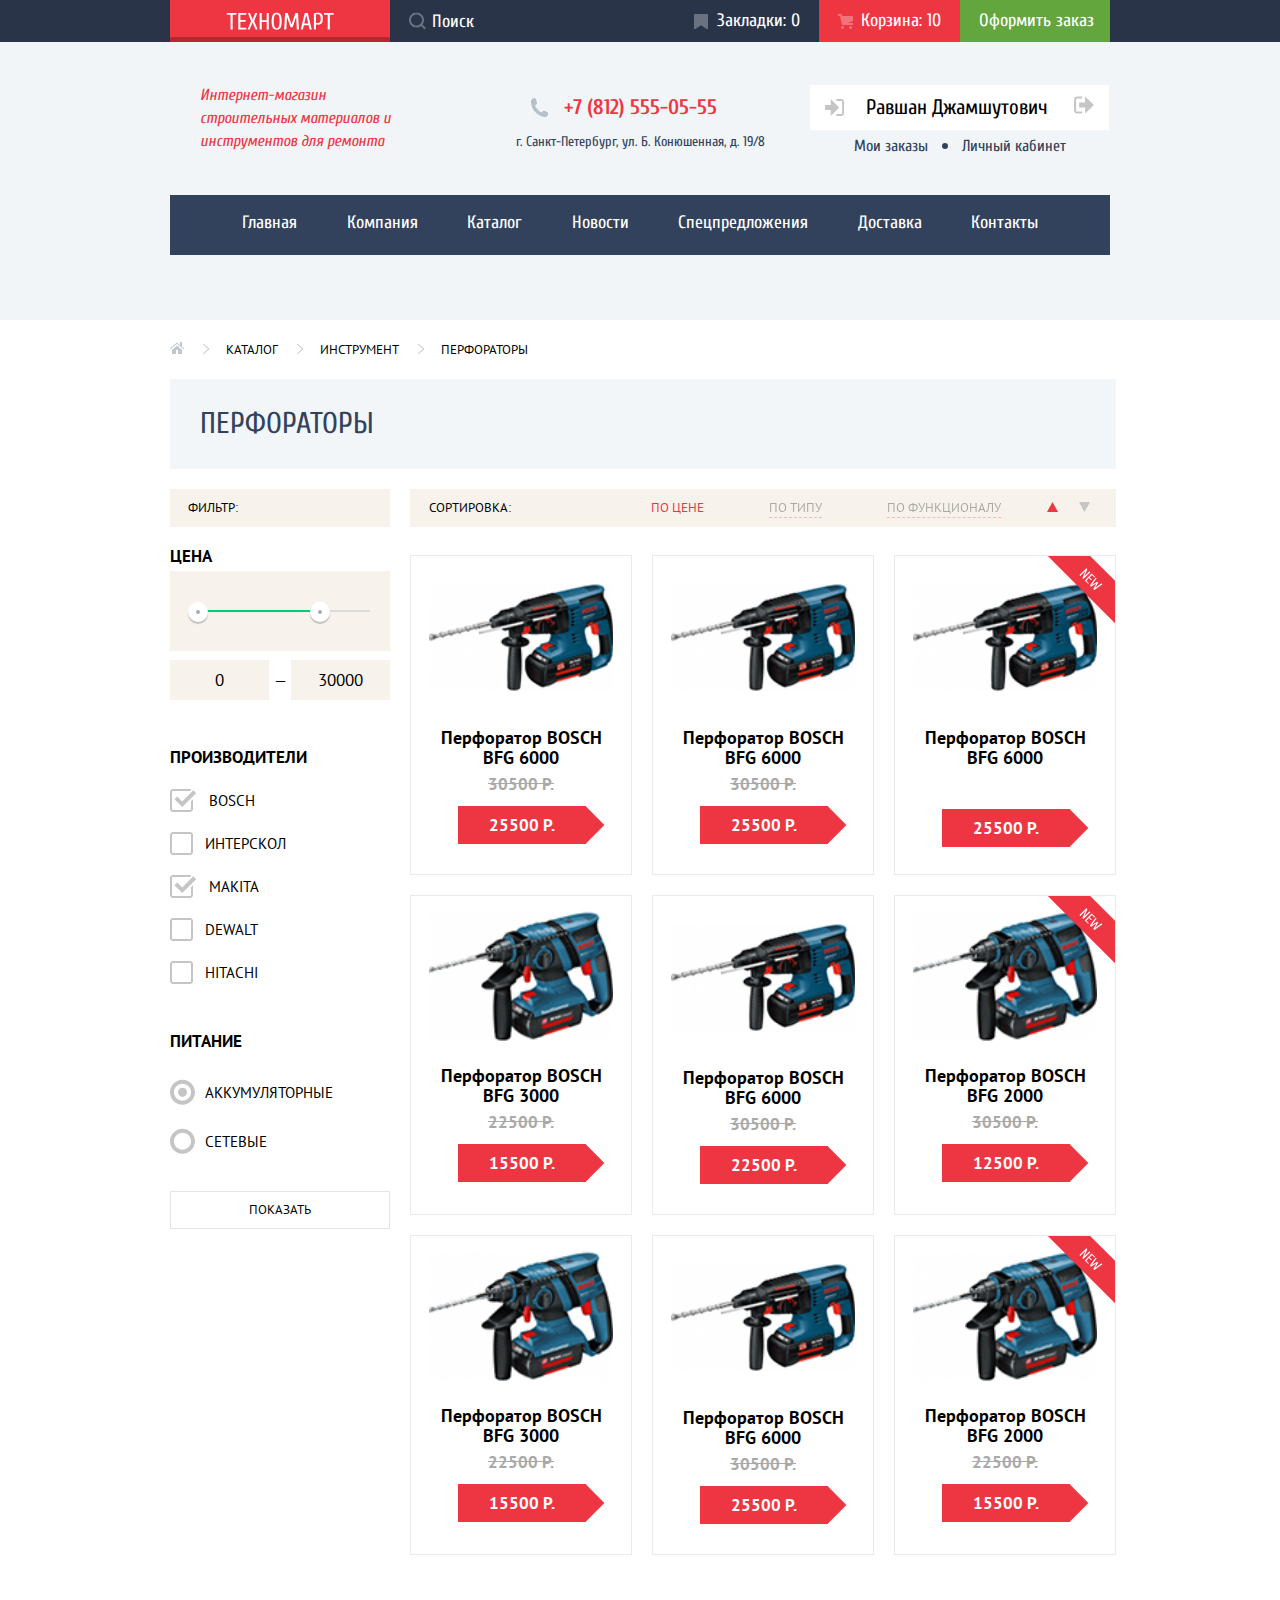
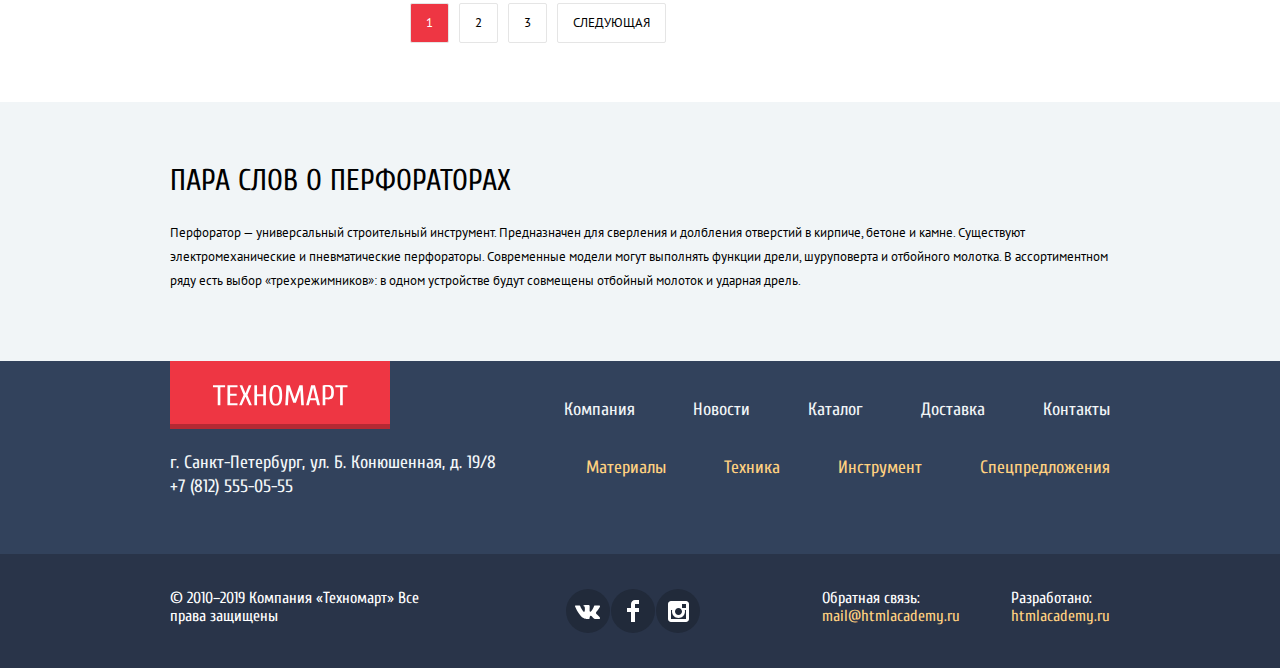
==== commit ddcbe206: "Декоративные элементы" ====
--- a/catalog.html
+++ b/catalog.html
@@ -18,11 +18,14 @@
         <a class="header-logo" href="index.html" >
           <img src="img/logo/logo-technomart.svg" width="108" height="18" alt="Логотип 'Техномарт'">
         </a>
-        <form action="https://echo.htmlacademy.ru/" method="post">
+        <div class="header-search-container">
           <input class="header-search" type="text" name="seach" placeholder="Поиск">
-        </form>
-        <a class="header-navigation-item bookmark" href="blank.html">Закладки: 0</a>
-        <a class="header-navigation-item basket basket-full" href="blank.html">Корзина: 10</a>
+          <svg width="17" height="17" viewBox="0 0 17 17" fill="none" xmlns="http://www.w3.org/2000/svg">
+            <path fill-rule="evenodd" clip-rule="evenodd" d="M13.458 12.044L17 15.586L15.586 17L12.044 13.458C10.782 14.421 9.21 15 7.5 15C3.35786 15 0 11.6421 0 7.5C0 3.35786 3.35786 0 7.5 0C11.6421 0 15 3.35786 15 7.5C15.0001 9.14309 14.4581 10.7403 13.458 12.044ZM7.5 2C4.467 2 2 4.467 2 7.5C2.00331 10.5362 4.4638 12.9967 7.5 13C10.532 13 13 10.532 13 7.5C13 4.467 10.532 2 7.5 2Z" />
+            </svg>
+          </div>
+        <a class="header-navigation-item bookmark top-menu-item" href="blank.html">Закладки: 0</a>
+        <a class="header-navigation-item basket basket-full top-menu-item" href="blank.html">Корзина: 10</a>
         <a class="header-navigation-item order" href="blank.html">Оформить заказ</a>
       </nav>
       </div>
@@ -33,16 +36,26 @@
             <a class="contacts-phone" href="tel:+7(812)5550555">+7 (812) 555-05-55</a>
           <p class="contacts-adress">г. Санкт-Петербург, ул. Б. Конюшенная, д. 19/8</p>
       </section>
-      <section class="user-info">
+      <section class="user-info-catalog">
+        <div class="user-info-container">
         <a class="user-card" href="blank.html">
-            <!--здесь будет иконка-->
+          <svg width="20" height="17" viewBox="0 0 20 17">
+            <path d="M14.1667 8.5L5.71429 0V6H0V11H5.71429V17L14.1667 8.5Z"/>
+            <path d="M16.1771 15.01H11.3895V17H16.1771C18.2514 17 19.0381 15.19 19.0619 13.974V3.028C19.0381 1.811 18.2514 0 16.1771 0H11.3895V1.99H16.1771C16.9762 1.99 17.1219 2.671 17.1391 3.047V13.951C17.1229 14.327 16.9762 15.01 16.1771 15.01Z"/>
+            </svg>
           Равшан Джамшутович
         </a>
         <a class="logout" href="blank.html">
-        <!--здесь будет иконка-->
+          <svg width="20" height="18" viewBox="0 0 20 18">
+            <path d="M20 9L11.125 0.5V6.5H5.125V11.5H11.125V17.5L20 9Z"/>
+            <path d="M2.10601 14.452V3.548C2.12401 3.172 2.27701 2.491 3.11601 2.491H8.14301V0.5H3.11601C0.938006 0.5 0.112006 2.31 0.0870056 3.527V14.473C0.112006 15.689 0.938006 17.5 3.11601 17.5H8.14301V15.51H3.11601C2.27701 15.51 2.12401 14.827 2.10601 14.452Z"/>
+          </svg>
         </a>
+      </div>
+      <div class="user-area-container">
         <a class="user-area" href="blank.html">Мои заказы</a>
         <a class="user-area" href="blank.html">Личный кабинет</a>
+      </div>
       </section>
     </div>
       <nav class="header-navigation-main main-container">
@@ -63,7 +76,12 @@
       <div class="page-catalog">
         <ul class="breadcrumbs">
           <li>
-            <a class="breadcrumbs-item breadcrumbs-home" href="index.html"><!--здесь будет иконка--></a>
+            <a class="breadcrumbs-item breadcrumbs-home" href="index.html">
+              <svg width="14" height="12" viewBox="0 0 14 12">
+                <path d="M2 7.99999V12H6V7.99999H8V12H12V7.99999L7 3.51599L2 7.99999Z" fill="#C1C6CE"/>
+                <path d="M13.831 6.365L12 4.751V0H9.99998V2.987L7.33198 0.635C7.31198 0.618 7.28898 0.612 7.26798 0.598C7.24294 0.579705 7.21614 0.56396 7.18798 0.551C7.15708 0.540195 7.12529 0.532163 7.09298 0.527C7.06198 0.521 7.03198 0.515 6.99998 0.515C6.96898 0.515 6.93898 0.521 6.90798 0.527C6.87551 0.531919 6.84366 0.5403 6.81298 0.552C6.78498 0.563 6.75998 0.581 6.73298 0.598C6.71198 0.612 6.68798 0.618 6.66898 0.635L0.170976 6.365C0.0162401 6.50291 -0.0375953 6.72187 0.0355474 6.9158C0.10869 7.10974 0.293707 7.23862 0.500976 7.24C0.622907 7.24035 0.740711 7.19586 0.831976 7.115L6.99998 1.677L13.169 7.115C13.3778 7.27913 13.6784 7.25178 13.8542 7.05265C14.0299 6.85352 14.0198 6.55183 13.831 6.365Z" fill="#C1C6CE"/>
+              </svg>
+            </a>
         </li>
           <li>
             <a class="breadcrumbs-item" href="catalog.html">каталог</a>
@@ -81,33 +99,90 @@
             <form class="filter" action="https://echo.htmlacademy.ru" method="get">
                 <fieldset>
                   <legend class="filters-title-item">цена</legend>
-                   <label for="min">минимальная цена</label>
+                  <div class="range-filter">
+                    <div class="range-controls">
+                      <div class="scale">
+                        <div class="bar"></div>
+                      </div>
+                      <div class="toggle toggle-min"></div>
+                      <div class="toggle toggle-max"></div>
+                    </div>
+
+                    <div class="price-controls">
+                   <label class="hidden" for="min">минимальная цена</label>
                   <input class="text-field" type="text" name="price-min" id="min" placeholder="0">
-                  <label for="max">максимальная цена</label>
+                  <label class="hidden" for="max">максимальная цена</label>
                    <input class="text-field" type="text" name="price-max" id="max" placeholder="30000">
+                  </div>
+                  </div>
                 </fieldset>
                 <fieldset>
                     <legend class="filters-title-item">производители</legend>
                         <ul class="filter-list">
                             <li>
-                                <input class="checkbox-field" type="checkbox" name="Bosch" id="filter-bosch" checked>
-                                <label for="filter-bosch">bosch</label>
-                            </li>
-                            <li>
-                                <input class="checkbox-field" type="checkbox" name="Interschol" id="filter-interscol">
-                                <label for="filter-interscol">интерскол</label>
-                            </li>
-                            <li>
-                                <input class="checkbox-field" type="checkbox" name="Makita" id="filter-makita" checked>
-                                <label for="filter-makita">Makita</label>
-                            </li>
-                            <li>
-                                <input class="checkbox-field" type="checkbox" name="Dewalt" id="filter-dewalt">
-                                <label for="filter-dewalt">Dewalt</label>
-                            </li>
-                            <li>
-                                <input class="checkbox-field" type="checkbox" name="Hitachi" id="filter-hitachi">
-                                <label for="filter-hitachi">Hitachi</label>
+                                <input class="checkbox-field hidden" type="checkbox" name="Bosch" id="filter-bosch" checked>
+                                <label class="checkbox-label" for="filter-bosch">
+                                  <svg class="checkbox-on" width="27" height="23" viewBox="0 0 27 23" xmlns="http://www.w3.org/2000/svg">
+                                    <path d="M7.28505 7.48601L4.45605 10.315L12.2391 18.098L26.1711 4.16601L23.3431 1.33701L12.2391 12.439L7.28505 7.48601Z"/>
+                                    <path d="M21 20C21 20.542 20.542 21 20 21H3C2.458 21 2 20.542 2 20V3C2 2.458 2.458 2 3 2H19.908L21.493 0.415C21.041 0.146542 20.5257 0.00329969 20 0H3C1.35 0 0 1.35 0 3V20C0 21.65 1.35 23 3 23H20C21.65 23 23 21.65 23 20V10.171L21 12.171V20Z"/>
+                                  </svg>
+                                  <svg class="checkbox-off" width="23" height="23" viewBox="0 0 23 23" xmlns="http://www.w3.org/2000/svg">
+                                    <path fill-rule="evenodd" clip-rule="evenodd" d="M3 0H20C21.65 0 23 1.35 23 3V20C23 21.65 21.65 23 20 23H3C1.35 23 0 21.65 0 20V3C0 1.35 1.35 0 3 0ZM21 3C21 2.458 20.542 2 20 2H3C2.458 2 2 2.458 2 3V20C2 20.542 2.458 21 3 21H20C20.542 21 21 20.542 21 20V3Z"/>
+                                  </svg>
+                                  bosch
+                                </label>
+                            </li>
+                            <li>
+                                <input class="checkbox-field hidden" type="checkbox" name="Interschol" id="filter-interscol">
+                                <label class="checkbox-label" for="filter-interscol">
+                                  <svg class="checkbox-on" width="27" height="23" viewBox="0 0 27 23" xmlns="http://www.w3.org/2000/svg">
+                                    <path d="M7.28505 7.48601L4.45605 10.315L12.2391 18.098L26.1711 4.16601L23.3431 1.33701L12.2391 12.439L7.28505 7.48601Z"/>
+                                    <path d="M21 20C21 20.542 20.542 21 20 21H3C2.458 21 2 20.542 2 20V3C2 2.458 2.458 2 3 2H19.908L21.493 0.415C21.041 0.146542 20.5257 0.00329969 20 0H3C1.35 0 0 1.35 0 3V20C0 21.65 1.35 23 3 23H20C21.65 23 23 21.65 23 20V10.171L21 12.171V20Z"/>
+                                  </svg>
+                                  <svg class="checkbox-off" width="23" height="23" viewBox="0 0 23 23" xmlns="http://www.w3.org/2000/svg">
+                                    <path fill-rule="evenodd" clip-rule="evenodd" d="M3 0H20C21.65 0 23 1.35 23 3V20C23 21.65 21.65 23 20 23H3C1.35 23 0 21.65 0 20V3C0 1.35 1.35 0 3 0ZM21 3C21 2.458 20.542 2 20 2H3C2.458 2 2 2.458 2 3V20C2 20.542 2.458 21 3 21H20C20.542 21 21 20.542 21 20V3Z"/>
+                                  </svg>
+                                  интерскол
+                                </label>
+                            </li>
+                            <li>
+                                <input class="checkbox-field hidden" type="checkbox" name="Makita" id="filter-makita" checked>
+                                <label class="checkbox-label" for="filter-makita">
+                                  <svg class="checkbox-on" width="27" height="23" viewBox="0 0 27 23" xmlns="http://www.w3.org/2000/svg">
+                                    <path d="M7.28505 7.48601L4.45605 10.315L12.2391 18.098L26.1711 4.16601L23.3431 1.33701L12.2391 12.439L7.28505 7.48601Z"/>
+                                    <path d="M21 20C21 20.542 20.542 21 20 21H3C2.458 21 2 20.542 2 20V3C2 2.458 2.458 2 3 2H19.908L21.493 0.415C21.041 0.146542 20.5257 0.00329969 20 0H3C1.35 0 0 1.35 0 3V20C0 21.65 1.35 23 3 23H20C21.65 23 23 21.65 23 20V10.171L21 12.171V20Z"/>
+                                  </svg>
+                                  <svg class="checkbox-off" width="23" height="23" viewBox="0 0 23 23" xmlns="http://www.w3.org/2000/svg">
+                                    <path fill-rule="evenodd" clip-rule="evenodd" d="M3 0H20C21.65 0 23 1.35 23 3V20C23 21.65 21.65 23 20 23H3C1.35 23 0 21.65 0 20V3C0 1.35 1.35 0 3 0ZM21 3C21 2.458 20.542 2 20 2H3C2.458 2 2 2.458 2 3V20C2 20.542 2.458 21 3 21H20C20.542 21 21 20.542 21 20V3Z"/>
+                                  </svg>
+                                  Makita
+                                </label>
+                            </li>
+                            <li>
+                                <input class="checkbox-field hidden" type="checkbox" name="Dewalt" id="filter-dewalt">
+                                <label class="checkbox-label" for="filter-dewalt">
+                                  <svg class="checkbox-on" width="27" height="23" viewBox="0 0 27 23" xmlns="http://www.w3.org/2000/svg">
+                                    <path d="M7.28505 7.48601L4.45605 10.315L12.2391 18.098L26.1711 4.16601L23.3431 1.33701L12.2391 12.439L7.28505 7.48601Z"/>
+                                    <path d="M21 20C21 20.542 20.542 21 20 21H3C2.458 21 2 20.542 2 20V3C2 2.458 2.458 2 3 2H19.908L21.493 0.415C21.041 0.146542 20.5257 0.00329969 20 0H3C1.35 0 0 1.35 0 3V20C0 21.65 1.35 23 3 23H20C21.65 23 23 21.65 23 20V10.171L21 12.171V20Z"/>
+                                  </svg>
+                                  <svg class="checkbox-off" width="23" height="23" viewBox="0 0 23 23" xmlns="http://www.w3.org/2000/svg">
+                                    <path fill-rule="evenodd" clip-rule="evenodd" d="M3 0H20C21.65 0 23 1.35 23 3V20C23 21.65 21.65 23 20 23H3C1.35 23 0 21.65 0 20V3C0 1.35 1.35 0 3 0ZM21 3C21 2.458 20.542 2 20 2H3C2.458 2 2 2.458 2 3V20C2 20.542 2.458 21 3 21H20C20.542 21 21 20.542 21 20V3Z"/>
+                                  </svg>
+                                  Dewalt
+                                </label>
+                            </li>
+                            <li>
+                                <input class="checkbox-field hidden" type="checkbox" name="Hitachi" id="filter-hitachi">
+                                <label class="checkbox-label" for="filter-hitachi">
+                                  <svg class="checkbox-on" width="27" height="23" viewBox="0 0 27 23" xmlns="http://www.w3.org/2000/svg">
+                                    <path d="M7.28505 7.48601L4.45605 10.315L12.2391 18.098L26.1711 4.16601L23.3431 1.33701L12.2391 12.439L7.28505 7.48601Z"/>
+                                    <path d="M21 20C21 20.542 20.542 21 20 21H3C2.458 21 2 20.542 2 20V3C2 2.458 2.458 2 3 2H19.908L21.493 0.415C21.041 0.146542 20.5257 0.00329969 20 0H3C1.35 0 0 1.35 0 3V20C0 21.65 1.35 23 3 23H20C21.65 23 23 21.65 23 20V10.171L21 12.171V20Z"/>
+                                  </svg>
+                                  <svg class="checkbox-off" width="23" height="23" viewBox="0 0 23 23" xmlns="http://www.w3.org/2000/svg">
+                                    <path fill-rule="evenodd" clip-rule="evenodd" d="M3 0H20C21.65 0 23 1.35 23 3V20C23 21.65 21.65 23 20 23H3C1.35 23 0 21.65 0 20V3C0 1.35 1.35 0 3 0ZM21 3C21 2.458 20.542 2 20 2H3C2.458 2 2 2.458 2 3V20C2 20.542 2.458 21 3 21H20C20.542 21 21 20.542 21 20V3Z"/>
+                                  </svg>
+                                  Hitachi
+                                </label>
                             </li>
                         </ul>
                 </fieldset>
@@ -115,12 +190,30 @@
                 <legend class="filters-title-item">питание</legend>
                         <ul class="filter-radio">
                             <li>
-                                <input class="radio-field" type="radio" name="power supply" value="battery" id="filter-battery" checked>
-                                <label for="filter-battery">аккумуляторные</label>
-                            </li>
-                            <li>
-                                <input class="radio-field" type="radio" name="power supply" value="network" id="filter-network">
-                                <label for="filter-network">сетевые</label>
+                                <input class="radio-field hidden" type="radio" name="power supply" value="battery" id="filter-battery" checked>
+                                <label class="radio-label" for="filter-battery">
+                                  <svg class="radio-on" width="25" height="26" viewBox="0 0 25 26" xmlns="http://www.w3.org/2000/svg">
+                                    <path fill-rule="evenodd" clip-rule="evenodd" d="M0 13.3542C0 6.45125 5.597 0.854248 12.5 0.854248C19.403 0.854248 25 6.45125 25 13.3542C25 20.2572 19.403 25.8542 12.5 25.8542C5.597 25.8542 0 20.2572 0 13.3542ZM21 13.3542C21 8.66725 17.187 4.85425 12.5 4.85425C7.813 4.85425 4 8.66725 4 13.3542C4 18.0412 7.813 21.8542 12.5 21.8542C17.187 21.8542 21 18.0412 21 13.3542Z"/>
+                                    <path d="M12.5 17.8542C14.9853 17.8542 17 15.8395 17 13.3542C17 10.869 14.9853 8.85425 12.5 8.85425C10.0147 8.85425 8 10.869 8 13.3542C8 15.8395 10.0147 17.8542 12.5 17.8542Z"/>
+                                  </svg>
+                                  <svg class="radio-off" width="25" height="26" viewBox="0 0 25 26" xmlns="http://www.w3.org/2000/svg">
+                                    <path fill-rule="evenodd" clip-rule="evenodd" d="M0 13.3542C0 6.45125 5.597 0.854248 12.5 0.854248C19.403 0.854248 25 6.45125 25 13.3542C25 20.2572 19.403 25.8542 12.5 25.8542C5.597 25.8542 0 20.2572 0 13.3542ZM21 13.3542C21 8.66725 17.187 4.85425 12.5 4.85425C7.813 4.85425 4 8.66725 4 13.3542C4 18.0412 7.813 21.8542 12.5 21.8542C17.187 21.8542 21 18.0412 21 13.3542Z"/>
+                                  </svg>
+                                  аккумуляторные
+                                </label>
+                            </li>
+                            <li>
+                                <input class="radio-field hidden" type="radio" name="power supply" value="network" id="filter-network">
+                                <label class="radio-label" for="filter-network">
+                                  <svg class="radio-on" width="25" height="26" viewBox="0 0 25 26" xmlns="http://www.w3.org/2000/svg">
+                                    <path fill-rule="evenodd" clip-rule="evenodd" d="M0 13.3542C0 6.45125 5.597 0.854248 12.5 0.854248C19.403 0.854248 25 6.45125 25 13.3542C25 20.2572 19.403 25.8542 12.5 25.8542C5.597 25.8542 0 20.2572 0 13.3542ZM21 13.3542C21 8.66725 17.187 4.85425 12.5 4.85425C7.813 4.85425 4 8.66725 4 13.3542C4 18.0412 7.813 21.8542 12.5 21.8542C17.187 21.8542 21 18.0412 21 13.3542Z"/>
+                                    <path d="M12.5 17.8542C14.9853 17.8542 17 15.8395 17 13.3542C17 10.869 14.9853 8.85425 12.5 8.85425C10.0147 8.85425 8 10.869 8 13.3542C8 15.8395 10.0147 17.8542 12.5 17.8542Z"/>
+                                  </svg>
+                                  <svg class="radio-off" width="25" height="26" viewBox="0 0 25 26" xmlns="http://www.w3.org/2000/svg">
+                                    <path fill-rule="evenodd" clip-rule="evenodd" d="M0 13.3542C0 6.45125 5.597 0.854248 12.5 0.854248C19.403 0.854248 25 6.45125 25 13.3542C25 20.2572 19.403 25.8542 12.5 25.8542C5.597 25.8542 0 20.2572 0 13.3542ZM21 13.3542C21 8.66725 17.187 4.85425 12.5 4.85425C7.813 4.85425 4 8.66725 4 13.3542C4 18.0412 7.813 21.8542 12.5 21.8542C17.187 21.8542 21 18.0412 21 13.3542Z"/>
+                                  </svg>
+                                  сетевые
+                                </label>
                             </li>
 
                         </ul>
@@ -131,20 +224,28 @@
         <section class="sort">
             <h2 class="sort-title">Сортировка:</h2>
             <ul class="sort-list">
+                <li class="sort-item sort-item-active">
+                     <a href="">по цене</a>
+                </li>
+                <li class="sort-item">
+                    <a href="">по типу</a>
+                </li>
+                <li class="sort-item">
+                    <a href="">по функционалу</a>
+                </li>
                 <li>
-                     <a class="sort-item sort-item-active" href="">по цене</a>
-                </li>
-                <li>
-                    <a class="sort-item" href="">по типу</a>
-                </li>
-                <li>
-                    <a class="sort-item" href="">по функционалу</a>
-                </li>
-                <li>
-                  <a class="sort-item sort-item-asc" href=""><!--здесь будет иконка--></a>
+                  <a class="sort-deriction sort-item-asc sort-deriction-active" href="">
+                    <svg width="11" height="10" viewBox="0 0 11 10">
+                      <path d="M5.5 0L11 10L0 10"/>
+                      </svg>
+                  </a>
               </li>
               <li>
-                <a class="sort-item sort-item-desc" href=""><!--здесь будет иконка--></a>
+                <a class="sort-deriction sort-item-desc" href="">
+                  <svg width="11" height="10" viewBox="0 0 11 10">
+                    <path d="M5.5 10L0 0H11"/>
+                    </svg>
+                </a>
             </li>
             </ul>
         </section>
@@ -157,8 +258,10 @@
                             BFG 6000</h3>
                     <p class="goods-item-text">30500 р.</p>
                     <p class="button goods-item-button">25500 р.</p>
-                    <a class="button button-green" href="blank.html">купить</a>
-                    <a class="button button-white" href="blank.html">в закладки</a>
+                    <div class="goods-item-buy-container">
+                      <a class="button button-green" href="blank.html">купить</a>
+                      <a class="button button-white" href="blank.html">в закладки</a>
+                    </div>
                 </li>
                 <li class="goods-list-item">
                     <img src="img/catalogitem/6000.png" width="184" height="164" alt="Модель перфоратора BOSCH BFG 6000">
@@ -166,18 +269,22 @@
                             BFG 6000</h3>
                     <p class="goods-item-text">30500 р.</p>
                     <p class="button goods-item-button">25500 р.</p>
-                    <a class="button button-green" href="blank.html">купить</a>
-                    <a class="button button-white" href="blank.html">в закладки</a>
-                </li>
-                <li class="goods-list-item">
+                    <div class="goods-item-buy-container">
+                      <a class="button button-green" href="blank.html">купить</a>
+                      <a class="button button-white" href="blank.html">в закладки</a>
+                    </div>
+                </li>
+                <li class="goods-list-item  new-item">
                     <!--скрыть картинку??-->
                     <img src="img/catalogitem/6000.png" width="184" height="164" alt="Модель перфоратора BOSCH BFG 6000">
                     <h3 class="goods-item-title">Перфоратор BOSCH
                             BFG 6000</h3>
                     <p class="goods-item-text"></p>30500 р.</p>
                     <p class="button goods-item-button">25500 р.</p>
-                    <a class="button button-green" href="blank.html">купить</a>
-                    <a class="button button-white" href="blank.html">в закладки</a>
+                    <div class="goods-item-buy-container">
+                      <a class="button button-green" href="blank.html">купить</a>
+                      <a class="button button-white" href="blank.html">в закладки</a>
+                    </div>
                 </li>
                 <li class="goods-list-item">
                     <img src="img/catalogitem/3000.png" width="184" height="164" alt="Модель перфоратора BOSCH BFG 3000">
@@ -185,8 +292,10 @@
                             BFG 3000</h3>
                     <p class="goods-item-text">22500 р.</p>
                     <p class="button goods-item-button">15500 р.</p>
-                    <a class="button button-green" href="blank.html">купить</a>
-                    <a class="button button-white" href="blank.html">в закладки</a>
+                    <div class="goods-item-buy-container">
+                      <a class="button button-green" href="blank.html">купить</a>
+                      <a class="button button-white" href="blank.html">в закладки</a>
+                    </div>
                 </li>
                 <li class="goods-list-item">
                     <img src="img/catalogitem/6000.png" width="184" height="164" alt="Модель перфоратора BOSCH BFG 6000">
@@ -194,10 +303,12 @@
                             BFG 6000</h3>
                     <p class="goods-item-text">30500 р.</p>
                     <p class="button goods-item-button">22500 р.</p>
-                    <a class="button button-green" href="blank.html">купить</a>
-                    <a class="button button-white" href="blank.html">в закладки</a>
-                </li>
-                <li class="goods-list-item">
+                    <div class="goods-item-buy-container">
+                      <a class="button button-green" href="blank.html">купить</a>
+                      <a class="button button-white" href="blank.html">в закладки</a>
+                    </div>
+                </li>
+                <li class="goods-list-item  new-item">
                     <img src="img/catalogitem/2000.png" width="184" height="164" alt="Модель перфоратора BOSCH BFG 2000">
                     <h3 class="goods-item-title">Перфоратор BOSCH
                             BFG 2000</h3>
@@ -205,8 +316,10 @@
                     <p class="goods-item-text">30500 р.</p>
                     <p class="button goods-item-button">12500 р.</p>
                     <!--передел на ссылки-->
-                    <a class="button button-green" href="blank.html">купить</a>
-                    <a class="button button-white" href="blank.html">в закладки</a>
+                    <div class="goods-item-buy-container">
+                      <a class="button button-green" href="blank.html">купить</a>
+                      <a class="button button-white" href="blank.html">в закладки</a>
+                    </div>
                 </li>
                 <li class="goods-list-item">
                     <img src="img/catalogitem/3000.png" width="184" height="164" alt="Модель перфоратора BOSCH BFG 3000">
@@ -215,8 +328,10 @@
                             BFG 3000</h3>
                     <p class="goods-item-text">22500 р.</p>
                     <p class="button goods-item-button">15500 р.</p>
-                    <a class="button button-green" href="blank.html">купить</a>
-                    <a class="button button-white" href="blank.html">в закладки</a>
+                    <div class="goods-item-buy-container">
+                      <a class="button button-green" href="blank.html">купить</a>
+                      <a class="button button-white" href="blank.html">в закладки</a>
+                    </div>
                 </li>
                 <li class="goods-list-item">
                     <img src="img/catalogitem/6000.png" width="184" height="164" alt="Модель перфоратора BOSCH BFG 6000">
@@ -224,18 +339,22 @@
                             BFG 6000</h3>
                     <p class="goods-item-text">30500 р.</p>
                     <p class="button goods-item-button">25500 р.</p>
-                    <a class="button button-green" href="blank.html">купить</a>
-                    <a class="button button-white" href="blank.html">в закладки</a>
-                </li>
-                <li class="goods-list-item">
+                    <div class="goods-item-buy-container">
+                      <a class="button button-green" href="blank.html">купить</a>
+                      <a class="button button-white" href="blank.html">в закладки</a>
+                    </div>
+                </li>
+                <li class="goods-list-item  new-item">
                     <img src="img/catalogitem/2000.png" width="184" height="164" alt="Модель перфоратора BOSCH BFG 2000">
                     <h3 class="goods-item-title">Перфоратор BOSCH
                             BFG 2000</h3>
                              <!--удалять??? или скрыть на всякий случай?-->
                     <p class="goods-item-text">22500 р.</p>
                     <p class="button goods-item-button">15500 р.</p>
-                    <a class="button button-green" href="blank.html">купить</a>
-                    <a class="button button-white" href="blank.html">в закладки</a>
+                    <div class="goods-item-buy-container">
+                      <a class="button button-green" href="blank.html">купить</a>
+                      <a class="button button-white" href="blank.html">в закладки</a>
+                    </div>
                 </li>
             </ul>
             <ul class="pager-navigation">
@@ -303,13 +422,43 @@
             <h2 class="hidden">Давайте дружить!</h2>
             <ul class="footer-social-list">
               <li class="footer-social-item">
-                <a href="#">Вконтакте</a>
+                <a class="social-button" href="#">
+                  <svg width="26" height="15" viewBox="0 0 26 15">
+                    <path d="M15.5403 11.7281C16.4609 11.4384 17.6395 13.6406 18.8943 14.4834C19.836 15.1219
+                    20.5573 14.9841 20.5573 14.9841L23.9017 14.9372C23.9017 14.9372 25.6495 14.8322 24.8232
+                    13.4803C24.7549 13.3678 24.3389 12.4781 22.334 10.6472C20.2376 8.73186 20.5217 9.04218
+                    23.0456 5.73093C24.5835 3.71249 25.1988 2.47968 25.0062 1.95468C24.8213 1.44936 23.6918
+                    1.58061 23.6918 1.58061L19.9237 1.60593C19.5568 1.60686 19.2458 1.71749 19.1042 2.08874C19.1013
+                    2.09249 18.5062 3.65061 17.7127 4.9753C16.0362 7.77749 15.3669 7.92655 15.0896 7.75124C14.4531
+                    7.3453 14.6139 6.1228 14.6139 5.25374C14.6139 2.5378 15.0299 1.4053 13.7992 1.1128C13.388 1.0153
+                    13.0876 0.951552 12.0389 0.942177C10.6985 0.922489 9.56027 0.942177 8.91508 1.25061C8.48656 1.45968
+                    8.15819 1.91811 8.35753 1.94436C8.6079 1.97718 9.1693 2.09436 9.46975 2.49374C9.8559 3.01124 9.84434
+                    4.17093 9.84434 4.17093C9.84434 4.17093 10.0649 7.36874 9.32434 7.7653C8.8159 8.03718 8.12064 7.48218
+                    6.62516 4.9378C5.86153 3.63655 5.28471 2.19843 5.28471 2.19843C5.28471 2.19843 5.17301 1.93124 4.97079
+                    1.78499C4.73005 1.61155 4.39301 1.55624 4.39301 1.55624L0.816563 1.57874C0.816563 1.57874 0.27923 1.59374
+                    0.0818227 1.82436C-0.0934366 2.02874 0.0673782 2.45061 0.0673782 2.45061C0.0673782 2.45061 2.86864 8.90155
+                    6.04064 12.1509C8.94879 15.1341 12.2537 14.9362 12.2537 14.9362H13.7511C13.7511 14.9362 14.2027 14.8856
+                    14.4338 14.6437C14.6495 14.4187 14.6399 13.9959 14.6399 13.9959C14.6399 13.9959 14.61 12.0187 15.5403
+                    11.7281Z" fill="white"/>
+                    </svg>
+                    <span class="hidden">Вконтакте</span>
+                </a>
               </li>
               <li class="footer-social-item">
-                <a href="#">Фейсбук</a>
+                <a class="social-button"  href="#">
+                  <span class="hidden">Фейсбук</span>
+                  <svg width="12" height="22" viewBox="0 0 12 22">
+                    <path d="M12 4V0H8C5.79086 0 4 1.79086 4 4V8H0V12H4V22H8V12H12V8H8V4H12Z" fill="white"/>
+                  </svg>
+                </a>
               </li>
               <li class="footer-social-item">
-                <a href="#">Инстаграм</a>
+                <a class="social-button"  href="#">
+                  <span class="hidden">Инстаграм</span>
+                  <svg width="21" height="21" viewBox="0 0 21 21" fill="none" xmlns="http://www.w3.org/2000/svg">
+                    <path fill-rule="evenodd" clip-rule="evenodd" d="M3 0H18C19.65 0 21 1.35 21 3V18C21 19.65 19.65 21 18 21H3C1.35 21 0 19.65 0 18V3C0 1.35 1.35 0 3 0ZM14 10.5C14 8.57 12.43 7 10.5 7C8.57 7 7 8.57 7 10.5C7 12.43 8.57 14 10.5 14C12.43 14 14 12.43 14 10.5ZM3 18V9H4.181C4.0626 9.49127 4.00186 9.99467 4 10.5C4 14.0899 6.91015 17 10.5 17C14.0899 17 17 14.0899 17 10.5C16.9986 9.99464 16.9379 9.49118 16.819 9H18V18H3ZM14 7H18V3H14V7Z" fill="white"/>
+                  </svg>
+                </a>
               </li>
             </ul>
           </section>
@@ -325,10 +474,12 @@
       </div>
     </footer>
     <section class="modal modal-natification">
-      <button class="modal-close" type="button">Закрыть</button>
+      <button class="modal-close modal-close-letter" type="button" aria-label="Закрыть"></button>
       <p>Товар добавлен в корзину!</p>
-      <a class="button" href="blank.html">оформить заказ</a>
-      <a class="button" href="blank.html">продолжить покупки</a>
+      <div class="order-wrapper">
+      <a class="button button-order" href="blank.html">оформить заказ</a>
+      <a class="button-close" href="blank.html">продолжить покупки</a>
+    </div>
     </section>
     </body>
     </html>
--- a/css/style.css
+++ b/css/style.css
@@ -29,7 +29,7 @@
 }
 /* Global */
 
-input, input:hover, input:focus, input:active {
+input, input:hover, input:focus, input:active, textarea, textarea:hover, textarea:focus, textarea:active {
   border: none;
   outline: none;
 }
@@ -63,6 +63,7 @@
   display: grid;
   grid-template-rows: min-content 1fr min-content;
   align-content: start;
+  position: relative;
     }
 a {
     text-decoration: none;
@@ -85,13 +86,11 @@
 .main-header {
   background-color: var(--basik-neutral-light);
   min-height: 320px;
-  outline: 5px solid rgba(0, 255, 0, 0.7);
-  outline-offset: -5px;
+
   }
   .top-header-container {
     background-color: var(--basik-blue-dark);
-    outline: 5px solid rgba(37, 175, 129, 0.7);
-    outline-offset: -5px;
+
   }
 
   .index-content
@@ -100,18 +99,19 @@
   }
 
 .header-logo {
-  height: 47px;
+  height: 42px;
   width: 220px;
   background-color: var(--basik-red);
   box-shadow: inset 0 -5px 0 rgba(0, 0, 0, 0.24);
   display: flex;
   align-items: center;
   justify-content: center;
+  flex-shrink: 0;
 }
 .header-logo:active {
   background-color: #BA2732;
   box-shadow: inset 0 -5px 0 rgba(0, 0, 0, 0.24);
-  display: block;
+  display: flex;
 }
 .main-container {
   width: 940px;
@@ -131,7 +131,7 @@
 .footer-logo:active {
   background:  #BA2732;
   box-shadow: inset 0 -5px 0 rgba(0, 0, 0, 0.24);
-  display: block;
+  display: flex;
 }
 /* header-navigation*/
 
@@ -139,17 +139,37 @@
   background-color: var(--basik-blue-dark);
   min-height: 42px;
   width: 940px;
-
   display: flex;
   align-items: center;
-
-}
+}
+.header-search-container {
+  position: relative;
+}
+.header-search-container svg {
+  position: absolute;
+  left: 19px;
+  top: 50%;
+  transform: translateY(-50%);
+  opacity: 0.3;
+  fill: var(--basic-white);
+}
+.header-search-container:hover svg {
+  opacity: 1;
+}
+.header-search:focus+svg {
+  fill: var(--basik-red);
+  opacity: 1;
+}
+
 .header-search {
   background-color: transparent;
   color: var(--basic-white);
   font-size: 18px;
   line-height: 24px;
-  width: 274px;
+  width: 280px;
+  height: 42px;
+  padding-left: 42px;
+  box-sizing: border-box;
 }
 .header-search::placeholder {
   color: var(--basic-white);
@@ -182,8 +202,21 @@
   padding: 7px 45px 8px 74px;
   min-width: 270px;
   min-height: 45px;
-  outline: 3px solid #FFFFFF;
-  outline-offset: -3px;
+
+
+  position: relative;
+}
+.contacts-phone::before {
+  content: "";
+  position: absolute;
+  top: 13px;
+  left: 40px;
+
+  width: 18px;
+  height: 19px;
+  background-image: url("../img/icon/phone.svg");
+  background-repeat: no-repeat;
+  background-position: 0 0;
 }
 .contacts-adress {
   color: var(--basik-blue);
@@ -205,10 +238,35 @@
   flex-wrap: wrap;
   justify-content: center;
 }
+
 .login-link {
-  padding: 12px 27px 12px 45px;
+  /*height: 45px;
+  width: 121px;
+  box-sizing: border-box;
+  position: relative;*/
+  display: flex;
+  align-items: center;
+
+  padding: 12px 27px 12px 19px;
   margin-right: 10px;
 }
+.login-link svg {
+  /*transform: translateY(-50%);   !!!!!!
+  position: absolute;
+  top: 50%;
+  transform: translateY(-50%);
+  left: 19px;*/
+  fill: #C5C5C5;
+  padding-right: 7px;
+}
+.login-link:hover svg {
+  fill: #3D546F;
+}
+.login-link:active svg {
+  fill: var(--basic-greylight);
+}
+
+
 .register-link {
   padding: 12px 24px;
 }
@@ -219,8 +277,7 @@
   color: var(--basic-greylight);
 }
 .bottom-header-container {
-  outline: 5px solid rgba(175, 161, 37, 0.7);
-  outline-offset: -5px;
+
   width: 940px;
 
   display: grid;
@@ -228,10 +285,15 @@
   grid-template-rows: min-content;
   column-gap: 20px;
 }
-.header-contact, .user-info {
+.header-contact, .user-info, .user-info-catalog {
   margin-top: 43px;
   min-height: 110px;
   box-sizing: border-box;
+}
+
+.user-info-catalog {
+  display: flex;
+  flex-direction: column;
 }
 
 .header-title-company {
@@ -255,6 +317,7 @@
   font-size: 18px;
   line-height: 24px;
   white-space: nowrap;
+  padding: 9px 19px;
 }
 .header-navigation-item:hover {
   background-color: var(--basik-blue-dark);
@@ -263,9 +326,8 @@
   color: rgba(255, 255, 255, 0.5);
   box-shadow: inset 0 -5px 0 #293449;
 }
-.basket {
-  /*display: block;*/
-  padding: 9px 26px 9px 49px;
+.basket::before {
+  background-image: url("../img/icon/basket-header.svg");
 }
 .basket-full {
   background-color: var(--basik-red);
@@ -284,10 +346,33 @@
 }
 .bookmark {
   margin-left: auto;
-  padding: 9px 24px 9px 43px;
 }
 .bookmark:active {
   background-color: #161D29;
+}
+.bookmark::before {
+  background-image: url("../img/icon/bookmark.svg");
+}
+.top-menu-item::before {
+  content: "";
+  width: 15px;
+  height: 15px;
+  background-repeat: no-repeat;
+  background-position: 0 0;
+  display: block;
+  opacity: 0.3;
+
+  margin-right: 8px;
+ }
+.top-menu-item {
+  display: flex;
+  align-items: center;
+}
+.top-menu-item:hover::before {
+  opacity: 1;
+}
+.top-menu-item:active::before {
+  opacity: 0.3;
 }
 .title-container {
   display: flex;
@@ -295,6 +380,12 @@
   align-items: center;
   justify-content: space-between;
   background-color: var(--basic-neutral);
+
+  margin-top: 70px;
+  box-sizing: border-box;
+}
+.goods-services {
+  position: relative;
 }
 .goods-services-nav {
   list-style: none;
@@ -307,12 +398,29 @@
 .goods-services-item {
   width: 300px;
   min-height: 123px;
-}
+
+  position: relative;
+  padding: 20px 23px;
+  box-sizing: border-box;
+}
+.new-item::after {
+  content: "";
+  position: absolute;
+  top: 0px;
+  right: 0px;
+
+  width: 70px;
+  height: 70px;
+  background-image: url("../img/icon/new-item.svg");
+  background-repeat: no-repeat;
+  background-position: 0 0;
+}
+
 .goods-services-item-title {
-font-weight: bold;
-font-size: 24px;
-line-height: 30px;
-
+  font-weight: bold;
+  font-size: 24px;
+  line-height: 30px;
+  margin: 0;
 }
 .catalog-button {
   font-weight: 400;
@@ -320,6 +428,14 @@
   line-height: 18px;
   background-color: rgba(255, 255, 255, 0.3);
   text-transform: uppercase;
+
+  display: flex;
+  align-items: center;
+  justify-content: center;
+
+  min-height: 38px;
+  width: 135px;
+  margin-top: 14px;
 }
 .catalog-button:hover {
   background-color: rgba(197,197,197,0.3);
@@ -328,25 +444,82 @@
 .catalog-button:active {
   background-color: rgba(169,169,169,0.3);
 }
+
+
 .materials {
   background-color: #FFBF47;
-
+}
+.materials::before {
+  content: "";
+  position: absolute;
+  top: 31px;
+  right: 43px;
+
+  width: 44px;
+  height: 65px;
+  background-image: url("../img/icon/materials.svg");
+  background-repeat: no-repeat;
+  background-position: 0 0;
 }
 .tools {
   background-color: #3BBCE3;
-
+}
+.tools::before {
+  content: "";
+  position: absolute;
+  top: 34px;
+  right: 31px;
+
+  width: 75px;
+  height: 61px;
+  background-image: url("../img/icon/tools.svg");
+  background-repeat: no-repeat;
+  background-position: 0 0;
 }
 .technics {
   background-color: #DC91D8;
-
+}
+.technics::before {
+  content: "";
+  position: absolute;
+  top: 31px;
+  right: 31px;
+
+  width: 78px;
+  height: 62px;
+  background-image: url("../img/icon/technics.svg");
+  background-repeat: no-repeat;
+  background-position: 0 0;
 }
 .discounts {
   background-color: #8ED78F;
-
-}
-.delivery {
+}
+.discounts::before {
+  content: "";
+  position: absolute;
+  top: 26px;
+  right: 45px;
+
+  width: 59px;
+  height: 72px;
+  background-image: url("../img/icon/basket-main.svg");
+  background-repeat: no-repeat;
+  background-position: 0 0;
+}
+.delivery-item {
   background-color: #FFC047;
-
+}
+.delivery-item::before {
+  content: "";
+  position: absolute;
+  top: 32px;
+  right: 31px;
+
+  width: 78px;
+  height: 63px;
+  background-image: url("../img/icon/car.svg");
+  background-repeat: no-repeat;
+  background-position: 0 0;
 }
 .goods-services-slider {
   grid-column-start: 1;
@@ -362,6 +535,10 @@
   min-width: 620px;
   min-height: 266px;
   background-repeat: no-repeat;
+  padding-top: 23px;
+  padding-left: 24px;
+  box-sizing: border-box;
+
 }
 .slider-item-drills {
   background-image: url("../img/sliderTop/drills.jpg");
@@ -382,6 +559,7 @@
 .slider-item-text {
   font-size: 18px;
   line-height: 24px;
+  margin: 5px 0;
 }
 .button {
   background-color: var(--basik-red);
@@ -390,6 +568,12 @@
   line-height: 18px;
   text-transform: uppercase;
   border: none;
+
+  width: 192px;
+  height: 38px;
+  display: flex;
+  align-items: center;
+  justify-content: center;
 }
 .button:hover {
   background: #CA2C37;
@@ -397,13 +581,46 @@
 .button:active {
   background:#BA2732;;
 }
-
+.button-slider {
+  position: absolute;
+  bottom: 27px;
+  left: 24px;
+}
+.slider-controls {
+  border: none;
+  margin: 0;
+  padding: 0;
+}
+.slider-controls-right {
+  position: absolute;
+  bottom: 105px;
+  right: 341px;
+  height: 39px;
+  width: 21px;
+
+  background-image: url(../img/icon/cornerright.svg);
+  background-position: 0 0;
+  background-repeat: no-repeat;
+  background-color: transparent;
+}
+.slider-controls-left {
+  position: absolute;
+  bottom: 105px;
+  left: 24px;
+  height: 39px;
+  width: 21px;
+
+  background-image: url(../img/icon/cornerleft.svg);
+  background-position: 0 0;
+  background-repeat: no-repeat;
+  background-color: transparent;
+}
 .section-title {
   font-size: 30px;
   line-height: 30px;
   color: var(--basik-blue);
   text-transform: uppercase;
-  margin: 0;
+  margin: 0px;
 }
 .section-title-black {
   font-size: 30px;
@@ -412,6 +629,8 @@
   text-transform: uppercase;
   margin: 0;
 }
+
+
 
 /*catalog goods*/
 .page-catalog {
@@ -432,16 +651,45 @@
   width: 220px;
   font-family: var(--pt-sans);
   border: 1px solid #EAEAEA;
-
-}
+  position: relative;
+}
+.goods-list-item img {
+  display: block;
+  margin: auto;
+}
+
 .goods-list-item:hover {
-  box-shadow: 0px 4px 20px rgba(0, 0, 0, 0.15);
-}
+  box-shadow: 0 4px 20px rgba(0, 0, 0, 0.15);
+}
+
+.goods-item-buy-container {
+  box-sizing: border-box;
+  position: absolute;
+  top: 0;
+  width: 100%;
+  right: 0;
+  height: 170px;
+  background-color: var(--basic-white);
+  opacity: 0;
+  padding: 38px 41px;
+}
+.goods-item-buy-container .button {
+  margin-bottom: 10px;
+}
+
+.goods-list-item:hover .goods-item-buy-container {
+  opacity: 1;
+}
+
 .goods-item-title {
   font-weight: bold;
   font-size: 18px;
   line-height: 20px;
   color: var(--basic-black);
+
+  width: 185px;
+  margin: 8px auto 7px;
+  text-align: center;
 }
 .goods-item-text {
   font-weight: bold;
@@ -450,11 +698,35 @@
   text-decoration-line: line-through;
   text-transform: uppercase;
   color: var(--basic-grey);
+
+  margin: 0 auto;
+  width: 172px;
+  text-align: center;
 }
 .goods-item-button {
   font-weight: bold;
   font-size: 17px;
   line-height: 18px;
+
+  height: 38px;
+  width: 128px;
+  position: relative;
+
+  margin-left: 47px;
+  margin-top: 13px;
+  margin-bottom: 21px;
+}
+.goods-item-button::after {
+  content: "";
+  position: absolute;
+  top: 6px;
+  right: -13px;
+
+
+  width: 26px;
+  height: 26px;
+  background-color: inherit;
+  transform: rotate(45deg);
 }
 .catalog-goods-list .goods-list {
   grid-template-columns: repeat(3, 1fr);
@@ -468,6 +740,9 @@
   font-family: var(--cuprum);
   border-radius: 2px;
   box-shadow: inset 0 -3px 0 #367315;
+
+  width: 135px;
+  height: 38px;
 }
 .button-green:hover {
   background-color: #5FBB2D;
@@ -486,6 +761,9 @@
   border-radius: 2px;
   font-family: var(--cuprum);
 
+  width: 135px;
+  height: 38px;
+  box-sizing: border-box;
 }
 
 .button-white:hover {
@@ -543,27 +821,38 @@
   font-size: 13px;
   line-height: 24px;
   color: var(--basic-black);
-  margin: 25px 0 0;
+  margin: 24px 0 0;
   width: 460px;
 }
 .services-navigation-container {
  display: flex;
  justify-content: space-between;
+ margin-top: 67px;
 }
 .services-navigation {
   list-style: none;
   margin: 0 80px 0 0;
   padding: 0;
   width: 240px;
-}
-
+  position: relative;
+}
+.services-navigation::after {
+  content: "";
+  position: absolute;
+  top: -48px;
+  right: 0;
+  width: 10px;
+  height: 279px;
+
+  background-image: url(../img/line.png);
+}
 .services-navigation-item {
   background-color: var(--basik-blue);
   font-weight: bold;
   font-size: 21px;
   line-height: 30px;
   color: inherit;
-  padding: 13.5px 0 17.5px 22px;
+  padding: 14px 0 18px 22px;
 }
 .services-navigation-item:hover {
   background: var(--basik-blue-dark);
@@ -576,6 +865,31 @@
 }
 .visible {
   flex-grow: 1;
+}
+.delivery {
+  background-image: url(../img/services/delivery.png);
+  background-repeat: no-repeat;
+  background-position: top right;
+  background-color: transparent;
+}
+.garantee {
+  background-image: url(../img/services/guarantee.png);
+  background-repeat: no-repeat;
+  background-position: top right;
+  background-color: transparent;
+}
+.garantee .main-text {
+  width: 331px;
+}
+.credit {
+  background-image: url(../img/services/credit.png);
+  background-repeat: no-repeat;
+  background-position: top right;
+  background-color: transparent;
+}
+.credit .main-text {
+  width: 309px;
+  margin-bottom: 27px;
 
 }
 .company-contacts {
@@ -585,7 +899,9 @@
   width: 940px;
   padding-bottom: 70px;
 }
-
+.companions .button {
+  width: 220px;
+  }
 .companions-list {
   list-style: none;
   padding: 0;
@@ -596,10 +912,37 @@
   line-height: 24px;
   color: var(--basic-black);
   margin-bottom: 12px;
+
+  position: relative;
 }
 .companions-list-item:last-child {
   margin-bottom: 0;
 }
+.companions-list-item::before{
+  content: "";
+  position: absolute;
+  top: 12px;
+  left: -37px;
+  width: 25px;
+  height: 2px;
+  background-color: var(--basik-red);
+}
+.footer-map figure {
+  margin: 0;
+}
+.mini-map {
+  margin-top: 32px;
+  margin-bottom: 25px;
+
+  height: 158px;
+  width: 300px;
+}
+.footer-map .button {
+  height: 38px;
+  width: 100%;
+}
+
+
 /*Footer*/
 
 
@@ -612,8 +955,7 @@
 
 */
 .main-footer {
-  outline: 5px solid rgba(255, 0, 0, 0.7);
-  outline-offset: -5px;
+
 }
 .footer-top-wrapper {
   background-color: var(--basik-blue);
@@ -637,6 +979,7 @@
   padding: 35px 0;
   display:grid;
   grid-template-columns: 2fr 2fr 1fr min-content;
+  column-gap: 51px;
 }
 .footer-adress {
   font-size: 18px;
@@ -647,17 +990,22 @@
 }
 .footer-navigation-list-up {
   list-style: none;
-  margin: 37px -58px 34px 0;
+  margin: 37px 0 34px;
   padding: 0;
   display: flex;
   justify-content: flex-end;
   flex-wrap: wrap;
 }
-.footer-navigation-list-up .footer-navigation-item {
+.footer-navigation-item {
   font-size: 18px;
   line-height: 24px;
+  margin-right: 58px;
+}
+li:last-child .footer-navigation-item {
+  margin-right: 0;
+}
+.footer-navigation-list-up .footer-navigation-item {
   color: var(--basik-neutral-light);
-  margin-right: 58px;
 }
 
 .footer-navigation-list-up .footer-navigation-item:hover {
@@ -668,7 +1016,7 @@
 }
 .footer-navigation-list-down {
   list-style: none;
-  margin: 0 -58px 74px 0;
+  margin: 0 0 74px;
   padding: 0;
   display: flex;
   justify-content: flex-end;
@@ -676,11 +1024,8 @@
 
 }
 .footer-navigation-list-down .footer-navigation-item {
-  font-size: 18px;
-  line-height: 24px;
   color:  #FFD180;
-  margin-right: 58px;
-}
+ }
 .footer-navigation-list-down .footer-navigation-item:hover {
   text-decoration: underline;
 }
@@ -701,12 +1046,26 @@
 margin: 0;
 padding: 0;
 display: flex;
+justify-content: center;
 }
 .footer-social-item {
-  color:inherit;
+  margin-right: 1px;
+
+}
+
+.social-button {
+  display: flex;
+  justify-content: center;
+ align-items: center;
+  width: 44px;
+  height: 44px;
+  border-radius: 50%;
   background-color: #212A3A;
 }
-.footer-social-item:hover {
+.social-button:hover {
+  background-color: var(--basik-red);
+}
+.social-button:active {
   background-color: var(--basik-red);
 }
 .footer-mail {
@@ -738,34 +1097,122 @@
 /*Modal*/
 
 .modal {
-background-color: var(--basic-white);
-color: var(--basic-black);
-border-top: 7px solid var(--basik-red);
-}
-
+  position: absolute;
+
+  background-color: var(--basic-white);
+  color: var(--basic-black);
+  border-top: 7px solid var(--basik-red);
+}
 .modal-letter {
+  position: absolute;
+  bottom: 352px;
+  left: 50%;
+  transform: translateX(-50%);
   height: 430px;
   width: 620px;
   padding: 40px 80px 37px;
   box-sizing: border-box;
+  box-shadow: 0 4px 20px rgba(0, 0, 0, 0.15);
+  display: none;
+}
+
+/*Показать мод-е окно */
+
+.modal-letter-active {
+  display: block;
+}
+.modal-close {
+  position: absolute;
+  background-image: url(../img/icon/close.svg);
+  background-position: 0 0;
+  background-repeat: no-repeat;
+  background-color: transparent;
+  width: 21px;
+  height: 21px;
+  border: none;
+  outline: none;
+}
+.modal-close-letter {
+  top: 21px;
+  right: 11px;
 }
 .modal-form {
   display:grid;
   grid-template-columns: 1fr 1fr;
   column-gap: 20px;
 }
-
-.modal-form-input {
+.modal-natification {
+  height: 282px;
+  width: 620px;
+  top: 655px;
+  left: 50%;
+  transform: translateX(-50%);
+  box-shadow: 0 4px 20px rgb(0 0 0 / 15%);
+  display: none;
+}
+.modal-natification-active {
+  display: block;
+}
+.modal-natification p {
+  margin: 73px 100px 67px;
+  padding-left: 84px;
+  font-weight: bold;
+  font-size: 24px;
+  line-height: 30px;
+  position: relative;
+}
+.modal-natification p::before {
+  content: "";
+  position: absolute;
+  top: 50%;
+  left: 0;
+  transform: translateY(-50%);
+
+  width: 66px;
+  height: 66px;
+  background-image: url(../img/icon/basket-add.png);
+  background-position: 0 0;
+  background-repeat: no-repeat;
+}
+.order-wrapper {
+  height: 112px;
+  width: 620px;
+  background-color: #F1F1F1;
+  display: flex;
+  justify-content: center;
+  align-items: center;
+}
+.button-order {
+  margin-right: 10px;
+}
+.button-close {
+  background-color: var(--basic-white);
+  color: var(--basic-black);
+
+  font-size: 14px;
+  line-height: 18px;
+  text-transform: uppercase;
+  border: none;
+  width: 192px;
+  height: 38px;
+  display: flex;
+  align-items: center;
+  justify-content: center;
+}
+.modal-form-control, .modal-form-control:active, .modal-form-control:hover, .modal-form-control:focus {
   display: block;
   width: 100%;
   background-color: transparent;
-  border: 2px solid #C5C5C5;
+  outline: 2px solid #C5C5C5;
   border-radius: 2px;
   margin-top: 11px;
   box-sizing: border-box;
+}
+
+.modal-form-input {
   min-height: 38px;
-
-}
+}
+
 .modal-letter-text {
   grid-column-start: 1;
   grid-column-end: -1;
@@ -775,12 +1222,14 @@
 .modal-form-text {
   min-height: 114px;
   min-width: 460px;
-
 }
 .button-letter-wrapper {
   background-color: #F4F4F4;
   height: 112px;
   width: 100%;
+  position: absolute;
+  bottom: 0;
+  left: 0;
   padding: 37px 80px;
   box-sizing: border-box;
   grid-column-start: 1;
@@ -790,31 +1239,99 @@
   width: 100%;
   height: 38px;
 }
+.modal-map {
+  height: 449px;
+  width: 943px;
+  bottom: 333px;
+  left: 50%;
+  transform: translateX(-50%);
+  box-shadow: 0 4px 20px rgb(0 0 0 / 15%);
+  display: none;
+}
+
+/*Показать модальное окно */
+
+.modal-map-active {
+  display: block;
+}
+
+.modal-close-map {
+  top: 17px;
+  right: 10px;
+ }
 
 /*for Catalog header*/
+
+.user-info-container {
+  background-color: var(--basic-white);
+  display: flex;
+  align-items: center;
+
+  height: 45px;
+  width: 299px;
+  padding: 12px 15px;
+  box-sizing: border-box;
+}
 
 .user-card {
   font-size: 21px;
   line-height: 21px;
   color: var(--basic-black);
-  background-color: var(--basic-white);
-  display: block;
+  display: flex;
+  align-items: center;
   width: 100%;
-  padding: 12px 56px;
+}
+.user-card:active {
+  color: var(--basic-greylight);
+}
+.user-card svg {
+  margin-right: 21px;
+  fill: var(--basic-greylight);
+}
+.user-card:hover svg {
+  fill: #3D546F;
+}
+.user-card:active svg {
+  fill: var(--basic-greylight);
+}
+.logout svg {
+   fill: var(--basic-greylight);
+}
+.logout:hover svg {
+  fill: #3D546F;
+}
+.logout:active svg {
+  fill:var(--basic-greylight);
+}
+.user-area-container {
+  margin: 7px auto;
 }
 .user-area {
   font-size: 16px;
   line-height: 18px;
   color: var(--basik-blue);
+  margin-top: 7px;
 }
 .user-area:hover {
 color: var(--basik-red);
 }
 .user-area:active {
   color: var(--basic-greylight);
-  }
-.user-card:active {
-  color: var(--basic-greylight);
+}
+.user-area:first-child {
+  margin-right: 30px;
+  position: relative;
+}
+.user-area:first-child::after {
+  content: "";
+  position: absolute;
+  top: 6px;
+  right: -20px;
+
+  width: 6px;
+  height: 6px;
+  border-radius: 50%;
+  background-color: var(--basik-blue);
 }
 
 /*main*/
@@ -829,6 +1346,22 @@
   grid-column-end: -1;
   display: flex;
 }
+.breadcrumbs li {
+  position: relative;
+  margin-right: 42px;
+}
+.breadcrumbs li:not(:first-child)::after {
+  content: "";
+  position: absolute;
+  top: 3px;
+  left: -24px;
+  width: 8px;
+  height: 12px;
+  background-image: url(../img/icon/corner-right-small.svg);
+  background-position: 0 0;
+  background-repeat: no-repeat;
+  background-color: transparent;
+}
 
 .breadcrumbs-item {
   font-family: var( --pt-sans);
@@ -836,9 +1369,12 @@
   line-height: 18px;
   color: var(--basic-black);
   text-transform: uppercase;
-  margin-right: 42px;
-}
-
+}
+
+.breadcrumbs-home {
+
+
+}
 /*filters*/
 
 .page-title-catalog {
@@ -894,6 +1430,64 @@
   text-transform: uppercase;
 
 }
+
+.price-controls {
+  display: flex;
+  width: 220px;
+  justify-content: space-between;
+  position: relative;
+}
+
+.price-controls::after {
+  content: '—';
+  font-size: 16px;
+  font-family: var(--pt-sans);
+  text-transform: uppercase;
+  position: absolute;
+  top: 50%;
+  left: 50%;
+  transform: translate(-50%, -50%);
+}
+
+.range-controls {
+  position: relative;
+
+  background-color: var(--basik-neutral-light-catalog);
+  height: 41px;
+  padding-top: 39px;
+  padding-right: 20px;
+  padding-left: 20px;
+  margin-bottom: 9px;
+}
+.range-controls .scale {
+  height: 2px;
+  background: #d7dcde;
+}
+.range-controls .bar {
+  width: 70%;
+  height: 2px;
+  background: #00ca74;
+}
+.range-controls .toggle {
+  position: absolute;
+  top: 31px;
+  left: 0;
+  width: 4px;
+  height: 4px;
+  padding: 0;
+  border: 8px solid #ffffff;
+  background-color: #ababab;
+  border-radius: 50%;
+  box-shadow: 0 2px 1px 0 rgba(171, 171, 171, 0.7);
+  cursor: pointer;
+}
+.range-controls .toggle-min {
+  left: 18px;
+}
+
+.range-controls .toggle-max {
+  left: 140px;
+}
 .filter-list {
   list-style: none;
   padding: 0;
@@ -905,6 +1499,7 @@
 .filter-list li:first-child {
   margin-top: 17px;
 }
+
 .filter-radio {
   list-style: none;
   padding: 0;
@@ -919,6 +1514,76 @@
   color: var(--basic-black);
   background-color: var(--basik-neutral-light-catalog);
   text-align: center;
+}
+.text-field {
+  width: 95px;
+  height: 38px;
+}
+.checkbox-label, .radio-label {
+  display: flex;
+  align-items: center;
+}
+.checkbox-label {
+  cursor: pointer;
+  user-select: none;
+}
+ .checkbox-label svg {
+  display: none;
+  margin-right: 12px;
+  fill: var(--basic-greylight);
+}
+.checkbox-field:checked + .checkbox-label .checkbox-on {
+  display: block;
+}
+.checkbox-field:not(:checked) + .checkbox-label .checkbox-off {
+  display: block;
+}
+.checkbox-label:hover svg {
+  fill: #B5B5B5;
+}
+.checkbox-field:disabled + .checkbox-label svg {
+  fill: #E9E9E9;
+}
+.checkbox-field:disabled + .checkbox-label {
+  color:  #E9E9E9;
+}
+.radio-label {
+  cursor: pointer;
+  user-select: none;
+}
+.radio-label svg {
+  display: none;
+  margin-right: 10px;
+  fill: var(--basic-greylight);
+}
+.radio-field:checked + .radio-label .radio-on {
+  display: block;
+}
+.radio-field:not(:checked) + .radio-label .radio-off {
+  display: block;
+}
+.radio-label:hover svg {
+  fill: #B5B5B5;
+}
+.radio-field:disabled + .radio-label svg {
+  fill: #E9E9E9;
+}
+.radio-field:disabled + .radio-label {
+  color:  #E9E9E9;
+}
+.submit-button {
+  height: 38px;
+  width: 220px;
+  background: var(--basic-white);
+  border: 1px solid #E5E5E5;
+
+  font-size: 13px;
+  line-height: 18px;
+  text-transform: uppercase;
+  }
+.submit-button:focus {
+  border: none;
+  outline: none;
 }
 
 /*sort*/
@@ -942,13 +1607,16 @@
   padding: 0;
   display: flex;
   align-items: center;
-  justify-content: space-between;
+
   flex-grow: 1;
 }
-.sort-item {
+.sort-item:not(:first-child) {
   opacity: 0.3;
   border-bottom: 1px dashed var(--basik-red);
-}
+  margin-left: 65px;
+}
+
+
 .sort-item:hover {
   color: var(--basic-black);
   border-bottom: 1px solid var(--basik-red);
@@ -959,10 +1627,27 @@
   border-bottom: none;
   opacity: 1;
 }
+.sort-deriction {
+  fill: var(--basic-greylight);
+}
+.sort-deriction:hover {
+  fill: var(--basic-black);
+}
+.sort-deriction:active {
+  fill: var(--basik-red);
+}
+.sort-deriction-active {
+  fill: var(--basik-red);
+}
 .goods-list {
 list-style: none;
 }
-
+.sort-item-asc {
+  margin: 14px 0 14px 46px;
+}
+.sort-item-desc {
+  margin: 14px 14px 14px 21px;
+}
 .pager-navigation {
 list-style: none;
 margin-bottom: 59px;
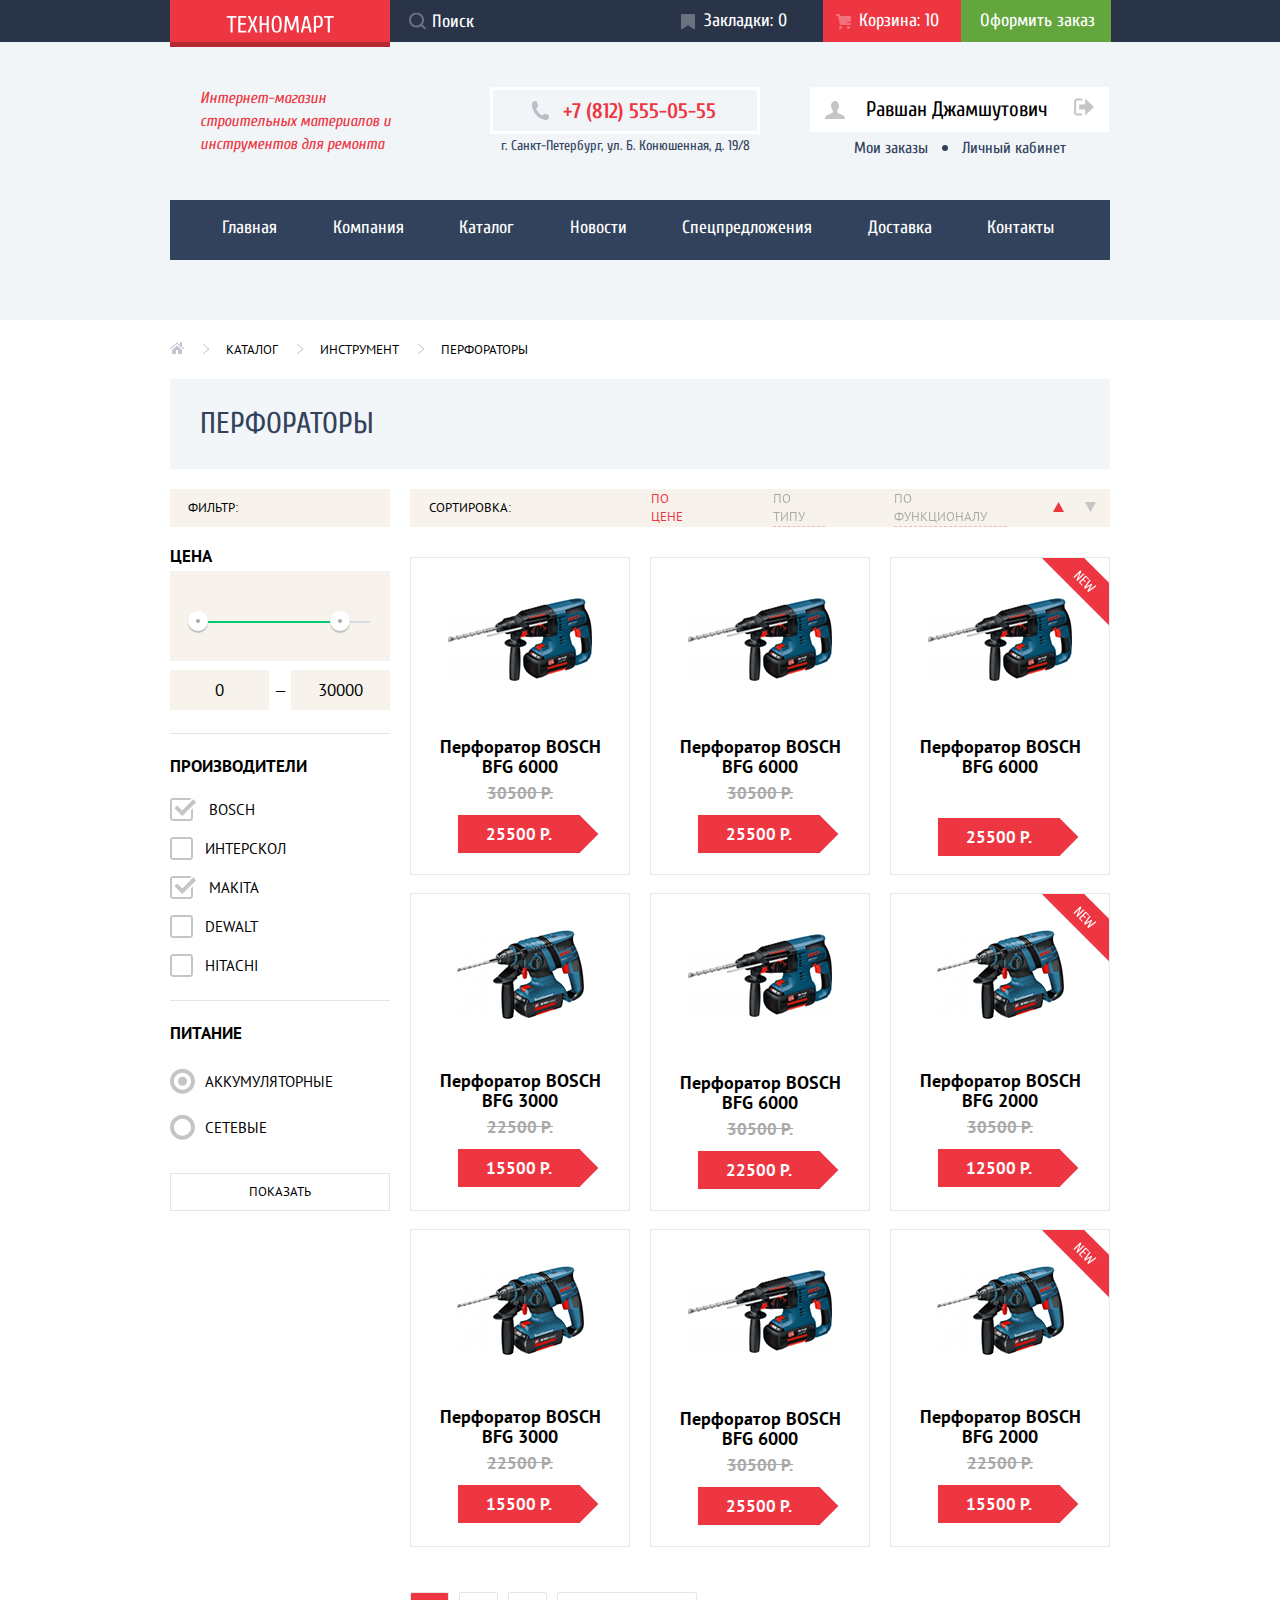
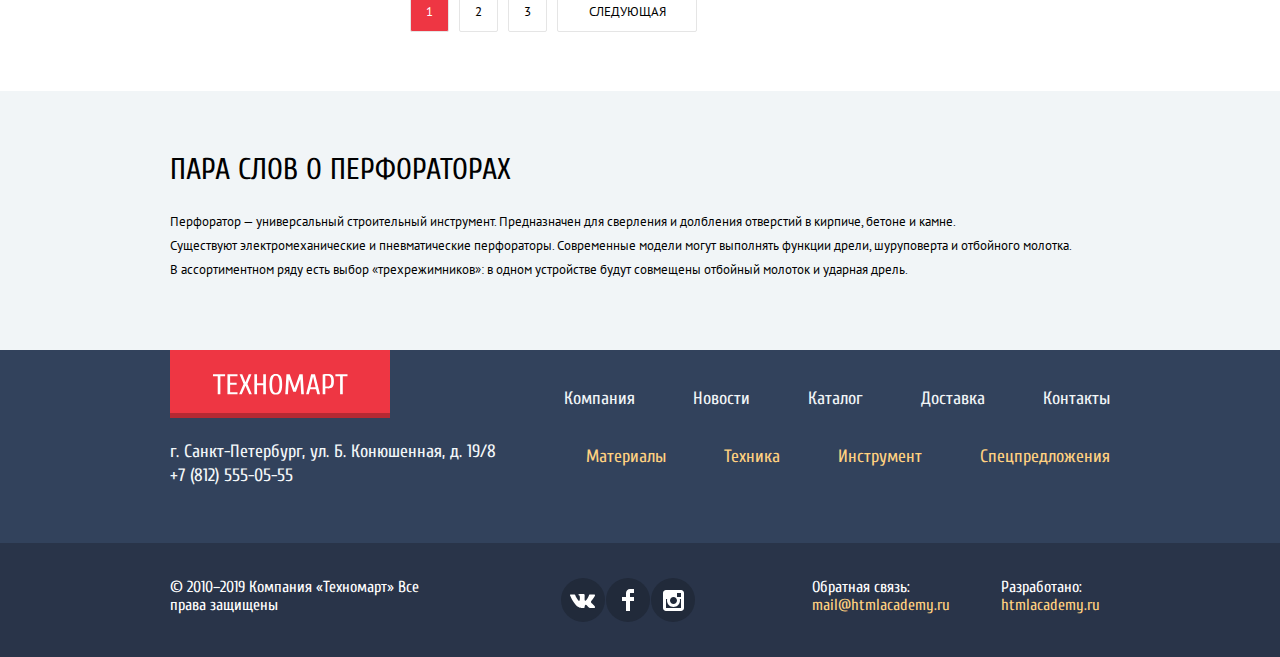
==== commit 7c101fe3: "доработка по замечаниям" ====
--- a/catalog.html
+++ b/catalog.html
@@ -39,9 +39,8 @@
       <section class="user-info-catalog">
         <div class="user-info-container">
         <a class="user-card" href="blank.html">
-          <svg width="20" height="17" viewBox="0 0 20 17">
-            <path d="M14.1667 8.5L5.71429 0V6H0V11H5.71429V17L14.1667 8.5Z"/>
-            <path d="M16.1771 15.01H11.3895V17H16.1771C18.2514 17 19.0381 15.19 19.0619 13.974V3.028C19.0381 1.811 18.2514 0 16.1771 0H11.3895V1.99H16.1771C16.9762 1.99 17.1219 2.671 17.1391 3.047V13.951C17.1229 14.327 16.9762 15.01 16.1771 15.01Z"/>
+          <svg width="20" height="18" viewBox="0 0 20 18" xmlns="http://www.w3.org/2000/svg">
+            <path d="M17.881 14.166C15.737 13.431 13.625 12.5 12.674 11.776C12.017 11.275 11.904 10.158 12.157 9.361C13.275 8.458 14.021 6.884 14.021 5.083C14.021 2.276 12.221 0 10 0C7.77902 0 5.97901 2.276 5.97901 5.083C5.97901 6.884 6.72501 8.457 7.84201 9.36C8.09501 10.158 7.98302 11.275 7.32502 11.776C6.37502 12.5 4.26201 13.43 2.11801 14.166C-0.0259852 14.902 1.48343e-05 18 1.48343e-05 18H20C20 18 20.025 14.901 17.881 14.166Z" fill="#C5C5C5"/>
             </svg>
           Равшан Джамшутович
         </a>
@@ -60,13 +59,13 @@
     </div>
       <nav class="header-navigation-main main-container">
         <ul class="header-navigation-list">
-          <li><a class="header-navigation-item" href="index.html">Главная</a></li>
-          <li><a class="header-navigation-item" href="blank.html">Компания</a></li>
-          <li><a class="header-navigation-item" href="#">Каталог</a></li>
-          <li><a class="header-navigation-item" href="blank.html">Новости</a></li>
-          <li><a class="header-navigation-item" href="blank.html">Спецпредложения</a></li>
-          <li><a class="header-navigation-item" href="blank.html">Доставка</a></li>
-          <li><a class="header-navigation-item" href="blank.html">Контакты</a></li>
+          <li><a class="header-navigation-list-item" href="index.html">Главная</a></li>
+          <li><a class="header-navigation-list-item" href="blank.html">Компания</a></li>
+          <li><a class="header-navigation-list-item" href="#">Каталог</a></li>
+          <li><a class="header-navigation-list-item" href="blank.html">Новости</a></li>
+          <li><a class="header-navigation-list-item" href="blank.html">Спецпредложения</a></li>
+          <li><a class="header-navigation-list-item" href="blank.html">Доставка</a></li>
+          <li><a class="header-navigation-list-item" href="blank.html">Контакты</a></li>
         </ul>
       </nav>
 
@@ -368,7 +367,7 @@
                   <a class="pager-item" href="#">3</a>
                 </li>
                  <li>
-                    <a class="pager-item" href="#">следующая</a>
+                    <a class="pager-item pager-item-next" href="#">следующая</a>
                 </li>
             </ul>
         </section>
@@ -377,8 +376,8 @@
     <div class="page-discription-wrapper">
         <section class="page-discription main-container">
             <h2 class="page-discription-title">пара слов о перфораторах</h2>
-            <p class="text-description">Перфоратор — универсальный строительный инструмент. Предназначен для сверления и долбления отверстий в кирпиче, бетоне и камне.
-                Существуют электромеханические и пневматические перфораторы. Современные модели могут выполнять функции дрели, шуруповерта и отбойного молотка.
+            <p class="text-description">Перфоратор — универсальный строительный инструмент. Предназначен для сверления и долбления отверстий в кирпиче, бетоне и камне.<br>
+                Существуют электромеханические и пневматические перфораторы. Современные модели могут выполнять функции дрели, шуруповерта и отбойного молотка.<br>
                 В ассортиментном ряду есть выбор «трехрежимников»: в одном устройстве будут совмещены отбойный молоток и ударная дрель.</p>
         </section>
       </div>
@@ -474,7 +473,7 @@
       </div>
     </footer>
     <section class="modal modal-natification">
-      <button class="modal-close modal-close-letter" type="button" aria-label="Закрыть"></button>
+      <button class="modal-close modal-natification-close" type="button" aria-label="Закрыть"></button>
       <p>Товар добавлен в корзину!</p>
       <div class="order-wrapper">
       <a class="button button-order" href="blank.html">оформить заказ</a>
--- a/css/style.css
+++ b/css/style.css
@@ -99,7 +99,7 @@
   }
 
 .header-logo {
-  height: 42px;
+  height: 47px;
   width: 220px;
   background-color: var(--basik-red);
   box-shadow: inset 0 -5px 0 rgba(0, 0, 0, 0.24);
@@ -107,6 +107,9 @@
   align-items: center;
   justify-content: center;
   flex-shrink: 0;
+  position: absolute;
+  left: 0;
+  top: 0;
 }
 .header-logo:active {
   background-color: #BA2732;
@@ -140,7 +143,10 @@
   min-height: 42px;
   width: 940px;
   display: flex;
-  align-items: center;
+  align-items: stretch;
+  position: relative;
+  padding-left: 220px;
+  box-sizing: border-box;
 }
 .header-search-container {
   position: relative;
@@ -166,7 +172,7 @@
   color: var(--basic-white);
   font-size: 18px;
   line-height: 24px;
-  width: 280px;
+  width: 271px;
   height: 42px;
   padding-left: 42px;
   box-sizing: border-box;
@@ -199,18 +205,18 @@
   line-height: 30px;
   display: block;
   box-sizing: border-box;
-  padding: 7px 45px 8px 74px;
-  min-width: 270px;
+  padding: 6px 40px 5px 70px;
+  width: 270px;
   min-height: 45px;
-
+  border: 3px solid var(--basic-white);
 
   position: relative;
 }
 .contacts-phone::before {
   content: "";
   position: absolute;
-  top: 13px;
-  left: 40px;
+  top: 11px;
+  left: 38px;
 
   width: 18px;
   height: 19px;
@@ -224,6 +230,7 @@
   line-height: 24px;
   text-align: center;
   margin: 0;
+  width: 270px;
 }
 .login-button {
   color: var(--basic-black);
@@ -286,8 +293,8 @@
   column-gap: 20px;
 }
 .header-contact, .user-info, .user-info-catalog {
-  margin-top: 43px;
-  min-height: 110px;
+  margin-top: 45px;
+  min-height: 113px;
   box-sizing: border-box;
 }
 
@@ -309,22 +316,37 @@
 .header-navigation-list {
   list-style: none;
   margin: 0;
-  padding: 16px 53px 20px;
+  padding: 0;
   display: flex;
   justify-content: space-between;
 }
 .header-navigation-item {
+  display: block;
   font-size: 18px;
   line-height: 24px;
   white-space: nowrap;
-  padding: 9px 19px;
-}
-.header-navigation-item:hover {
+  padding: 5px 24px 5px 20px;
+}
+.header-navigation-list {
+  padding: 0 32px;
+}
+.header-navigation-list-item {
+  display: block;
+  font-size: 18px;
+  line-height: 24px;
+  white-space: nowrap;
+  padding: 16px 24px 20px 20px;
+}
+.header-navigation-item:hover, .header-navigation-list-item:hover {
   background-color: var(--basik-blue-dark);
 }
-.header-navigation-item:active {
+.header-navigation-item:active, .header-navigation-list-item:active {
   color: rgba(255, 255, 255, 0.5);
   box-shadow: inset 0 -5px 0 #293449;
+}
+.basket {
+  padding: 5px 22px 5px 13px;
+  margin-left: 12px;
 }
 .basket::before {
   background-image: url("../img/icon/basket-header.svg");
@@ -344,9 +366,7 @@
   color: rgba(255, 255, 255, 0.5);
   box-shadow: none;
 }
-.bookmark {
-  margin-left: auto;
-}
+
 .bookmark:active {
   background-color: #161D29;
 }
@@ -374,6 +394,11 @@
 .top-menu-item:active::before {
   opacity: 0.3;
 }
+
+.popular-goods {
+  margin-top: 60px
+}
+
 .title-container {
   display: flex;
   padding: 25px 14px 25px 28px;
@@ -381,12 +406,9 @@
   justify-content: space-between;
   background-color: var(--basic-neutral);
 
-  margin-top: 70px;
-  box-sizing: border-box;
-}
-.goods-services {
-  position: relative;
-}
+  box-sizing: border-box;
+}
+
 .goods-services-nav {
   list-style: none;
   display: grid;
@@ -406,8 +428,8 @@
 .new-item::after {
   content: "";
   position: absolute;
-  top: 0px;
-  right: 0px;
+  top: 0;
+  right: 0;
 
   width: 70px;
   height: 70px;
@@ -448,80 +470,41 @@
 
 .materials {
   background-color: #FFBF47;
-}
-.materials::before {
-  content: "";
-  position: absolute;
-  top: 31px;
-  right: 43px;
-
-  width: 44px;
-  height: 65px;
   background-image: url("../img/icon/materials.svg");
   background-repeat: no-repeat;
-  background-position: 0 0;
-}
+  background-position: top 31px right 43px;
+}
+
 .tools {
   background-color: #3BBCE3;
-}
-.tools::before {
-  content: "";
-  position: absolute;
-  top: 34px;
-  right: 31px;
-
-  width: 75px;
-  height: 61px;
   background-image: url("../img/icon/tools.svg");
   background-repeat: no-repeat;
-  background-position: 0 0;
-}
+  background-position: top 34px right 31px;
+}
+
 .technics {
   background-color: #DC91D8;
-}
-.technics::before {
-  content: "";
-  position: absolute;
-  top: 31px;
-  right: 31px;
-
-  width: 78px;
-  height: 62px;
   background-image: url("../img/icon/technics.svg");
   background-repeat: no-repeat;
-  background-position: 0 0;
+  background-position: top 31px right 31px;
 }
 .discounts {
   background-color: #8ED78F;
-}
-.discounts::before {
-  content: "";
-  position: absolute;
-  top: 26px;
-  right: 45px;
-
-  width: 59px;
-  height: 72px;
   background-image: url("../img/icon/basket-main.svg");
   background-repeat: no-repeat;
-  background-position: 0 0;
-}
+  background-position: top 26px right 45px;
+}
+
 .delivery-item {
   background-color: #FFC047;
-}
-.delivery-item::before {
-  content: "";
-  position: absolute;
-  top: 32px;
-  right: 31px;
-
-  width: 78px;
-  height: 63px;
   background-image: url("../img/icon/car.svg");
   background-repeat: no-repeat;
-  background-position: 0 0;
-}
+  background-position: top 32px right 31px;
+}
+
 .goods-services-slider {
+  position: relative;
+
   grid-column-start: 1;
   grid-column-end: 3;
   grid-row-start: 2;
@@ -594,7 +577,7 @@
 .slider-controls-right {
   position: absolute;
   bottom: 105px;
-  right: 341px;
+  right: 21px;
   height: 39px;
   width: 21px;
 
@@ -606,7 +589,7 @@
 .slider-controls-left {
   position: absolute;
   bottom: 105px;
-  left: 24px;
+  left: 25px;
   height: 39px;
   width: 21px;
 
@@ -615,12 +598,34 @@
   background-repeat: no-repeat;
   background-color: transparent;
 }
+.slider-bullets {
+  position: absolute;
+  bottom: 36px;
+  left: 50%;
+  transform: translateX(-50%);
+  z-index: 20;
+}
+.bullet-button {
+  padding: 0;
+  width: 10px;
+  height: 10px;
+  background-color: var(--basic-white);
+  border: 2px solid var(--basic-white);
+  border-radius: 50%;
+  cursor: pointer;
+  }
+.bullet-button-active {
+  background-color: var(--basik-red);
+}
+.bullet-button:focus {
+outline: none;
+  }
 .section-title {
   font-size: 30px;
   line-height: 30px;
   color: var(--basik-blue);
   text-transform: uppercase;
-  margin: 0px;
+  margin: 0;
 }
 .section-title-black {
   font-size: 30px;
@@ -642,20 +647,23 @@
   list-style: none;
   display: grid;
   grid-template-columns: repeat(4, 1fr);
-  gap: 20px;
-  padding: 0;
-  margin: 28px 0 48px;
+  column-gap: 20px;
+  row-gap: 18px;
+  padding: 0;
+  margin: 20px 0 48px;
 }
 .goods-list-item {
-  min-height: 318px;
+  height: 318px;
   width: 220px;
   font-family: var(--pt-sans);
   border: 1px solid #EAEAEA;
   position: relative;
+  box-sizing: border-box;
 }
 .goods-list-item img {
   display: block;
   margin: auto;
+  object-fit: scale-down;
 }
 
 .goods-list-item:hover {
@@ -688,7 +696,7 @@
   color: var(--basic-black);
 
   width: 185px;
-  margin: 8px auto 7px;
+  margin: 15px auto 7px;
   text-align: center;
 }
 .goods-item-text {
@@ -703,13 +711,17 @@
   width: 172px;
   text-align: center;
 }
+.popular-goods-list {
+  margin-bottom: 70px;
+}
+
 .goods-item-button {
   font-weight: bold;
   font-size: 17px;
   line-height: 18px;
 
   height: 38px;
-  width: 128px;
+  width: 122px;
   position: relative;
 
   margin-left: 47px;
@@ -790,12 +802,20 @@
   width: 220px;
   min-height: 145px;
   border: 1px solid #EAEAEA;
-  display: block;
+  display: flex;
+  align-items: center;
+  justify-content: center;
+  box-sizing: border-box;
+}
+
+.popular-manufacturers-item img {
+  object-fit: scale-down;
 }
 
 .popular-manufacturers-item:hover {
   border: 1px solid #EAEAEA;
-  box-shadow: 0 4px 4px rgba(0, 0, 0, 0.25);
+  filter: drop-shadow(0 4px 20px rgba(0, 0, 0, 0.15));
+
 }
 
 .popular-manufacturers-item:active {
@@ -816,18 +836,22 @@
   padding: 64px 0 100px;
 
 }
-.main-text {
+.services-main-text, .main-text {
   font-family: var( --pt-sans);
   font-size: 13px;
   line-height: 24px;
   color: var(--basic-black);
-  margin: 24px 0 0;
+  margin: 25px 0 0;
+}
+
+.main-text {
   width: 460px;
+  margin: 28px 0 0;
 }
 .services-navigation-container {
  display: flex;
  justify-content: space-between;
- margin-top: 67px;
+ margin-top: 70px;
 }
 .services-navigation {
   list-style: none;
@@ -869,13 +893,13 @@
 .delivery {
   background-image: url(../img/services/delivery.png);
   background-repeat: no-repeat;
-  background-position: top right;
+  background-position: top 20px right;
   background-color: transparent;
 }
 .garantee {
   background-image: url(../img/services/guarantee.png);
   background-repeat: no-repeat;
-  background-position: top right;
+  background-position: top right -6px;
   background-color: transparent;
 }
 .garantee .main-text {
@@ -886,6 +910,7 @@
   background-repeat: no-repeat;
   background-position: top right;
   background-color: transparent;
+  margin-right: -10px;
 }
 .credit .main-text {
   width: 309px;
@@ -897,7 +922,7 @@
   display: grid;
   grid-template-columns: 1fr 300px;
   width: 940px;
-  padding-bottom: 70px;
+  padding-bottom: 66px;
 }
 .companions .button {
   width: 220px;
@@ -954,8 +979,8 @@
 }
 
 */
-.main-footer {
-
+.contacts-main-text {
+  margin: 25px 0 0;
 }
 .footer-top-wrapper {
   background-color: var(--basik-blue);
@@ -1013,6 +1038,7 @@
 }
 .footer-navigation-list-up .footer-navigation-item:active {
   opacity: 0.5;
+  text-decoration: none;
 }
 .footer-navigation-list-down {
   list-style: none;
@@ -1028,9 +1054,11 @@
  }
 .footer-navigation-list-down .footer-navigation-item:hover {
   text-decoration: underline;
+
 }
 .footer-navigation-list-down .footer-navigation-item:active {
   opacity: 0.5;
+  text-decoration: none;
 }
 
  /* м.б. создать 1 див на два section и сделать заливку? */
@@ -1047,6 +1075,7 @@
 padding: 0;
 display: flex;
 justify-content: center;
+transform: translateX(-5px);
 }
 .footer-social-item {
   margin-right: 1px;
@@ -1073,13 +1102,14 @@
   line-height: 18px;
   color: inherit;
   margin: 0;
+  transform: translateX(-10px);
 }
 .footer-copyright {
   font-size: 16px;
   line-height: 18px;
   color: inherit;
   margin: 0;
-
+  transform: translateX(-10px);
 }
 .footer-link {
   font-size: 16px;
@@ -1105,8 +1135,8 @@
 }
 .modal-letter {
   position: absolute;
-  bottom: 352px;
-  left: 50%;
+  bottom: 359px;
+  left: calc(50% - 10px);
   transform: translateX(-50%);
   height: 430px;
   width: 620px;
@@ -1114,6 +1144,16 @@
   box-sizing: border-box;
   box-shadow: 0 4px 20px rgba(0, 0, 0, 0.15);
   display: none;
+}
+
+.modal-form-control {
+  font-family: var(--pt-sans);
+  font-size: 13px;
+  line-height: 24px;
+  padding: 7px 8px 7px 12px;
+}
+.modal-form-control::placeholder {
+  color: var(--basic-grey);
 }
 
 /*Показать мод-е окно */
@@ -1133,7 +1173,11 @@
   outline: none;
 }
 .modal-close-letter {
-  top: 21px;
+  top: 14px;
+  right: 11px;
+}
+.modal-natification-close {
+  top: 14px;
   right: 11px;
 }
 .modal-form {
@@ -1145,17 +1189,17 @@
   height: 282px;
   width: 620px;
   top: 655px;
-  left: 50%;
+  left: calc(50% + 15px);
   transform: translateX(-50%);
-  box-shadow: 0 4px 20px rgb(0 0 0 / 15%);
+  box-shadow: 0 4px 20px rgb(0, 0, 0, 0.15);
   display: none;
 }
 .modal-natification-active {
   display: block;
 }
 .modal-natification p {
-  margin: 73px 100px 67px;
-  padding-left: 84px;
+  margin: 67px 80px 67px;
+  padding-left: 100px;
   font-weight: bold;
   font-size: 24px;
   line-height: 30px;
@@ -1242,8 +1286,8 @@
 .modal-map {
   height: 449px;
   width: 943px;
-  bottom: 333px;
-  left: 50%;
+  bottom: 332px;
+  left: calc(50% - 5px);
   transform: translateX(-50%);
   box-shadow: 0 4px 20px rgb(0 0 0 / 15%);
   display: none;
@@ -1254,10 +1298,13 @@
 .modal-map-active {
   display: block;
 }
-
+.modal-map iframe {
+  border: none;
+}
 .modal-close-map {
-  top: 17px;
-  right: 10px;
+  top: 15px;
+  right: 11px;
+
  }
 
 /*for Catalog header*/
@@ -1403,13 +1450,16 @@
 .filter fieldset {
   padding: 0;
   margin: 0;
-  margin-bottom: 42px;
+  margin-bottom: 17px;
   border: none;
 }
 .filter fieldset:last-of-type {
-  margin-bottom: 37px;
-}
-
+  margin-bottom: 33px;
+}
+.filter fieldset:not(:last-of-type) {
+  border-bottom: 1px solid #E5E5E5;
+  padding-bottom: 23px;
+}
 .filters-title {
   font-family: var( --pt-sans);
   font-size: 13px;
@@ -1453,24 +1503,25 @@
   position: relative;
 
   background-color: var(--basik-neutral-light-catalog);
-  height: 41px;
-  padding-top: 39px;
+  height: 90px;
+  padding-top: 50px;
   padding-right: 20px;
   padding-left: 20px;
   margin-bottom: 9px;
+  box-sizing: border-box;
 }
 .range-controls .scale {
   height: 2px;
   background: #d7dcde;
 }
 .range-controls .bar {
-  width: 70%;
+  width: 80%;
   height: 2px;
   background: #00ca74;
 }
 .range-controls .toggle {
   position: absolute;
-  top: 31px;
+  top: 40px;
   left: 0;
   width: 4px;
   height: 4px;
@@ -1486,7 +1537,7 @@
 }
 
 .range-controls .toggle-max {
-  left: 140px;
+  left: 160px;
 }
 .filter-list {
   list-style: none;
@@ -1494,7 +1545,7 @@
   margin: 0;
 }
 .filter-list li {
-  margin-top: 20px;
+  margin-top: 16px;
 }
 .filter-list li:first-child {
   margin-top: 17px;
@@ -1506,7 +1557,7 @@
   margin: 0
 }
 .filter-radio li {
-  margin-top: 23px;
+  margin-top: 20px;
 }
 .text-field, .text-field::placeholder {
   font-size: 17px;
@@ -1596,6 +1647,7 @@
   color: var(--basic-black);
   text-transform: uppercase;
   display: flex;
+  margin-bottom: 10px;
 }
 .sort-title {
   font-size: 13px;
@@ -1613,7 +1665,7 @@
 .sort-item:not(:first-child) {
   opacity: 0.3;
   border-bottom: 1px dashed var(--basik-red);
-  margin-left: 65px;
+  margin-left: 69px;
 }
 
 
@@ -1651,6 +1703,7 @@
 .pager-navigation {
 list-style: none;
 margin-bottom: 59px;
+margin-top: -3px;
 padding: 0;
 display: flex;
 box-sizing: border-box;
@@ -1667,7 +1720,13 @@
   margin-right: 10px;
   box-sizing: border-box;
   display: block;
-}
+  text-align: center;
+}
+.label-form {
+  font-size: 18px;
+  line-height: 24px;
+}
+
 .pager-item:hover {
   border: 1px solid var(--basic-greylight);
   }
@@ -1678,6 +1737,9 @@
   background-color: var(--basik-red);
   color: var(--basic-white)
 }
+.pager-item-next {
+  min-width: 140px;
+}
 .page-discription-wrapper{
   background: var(--basik-neutral-light);
 }
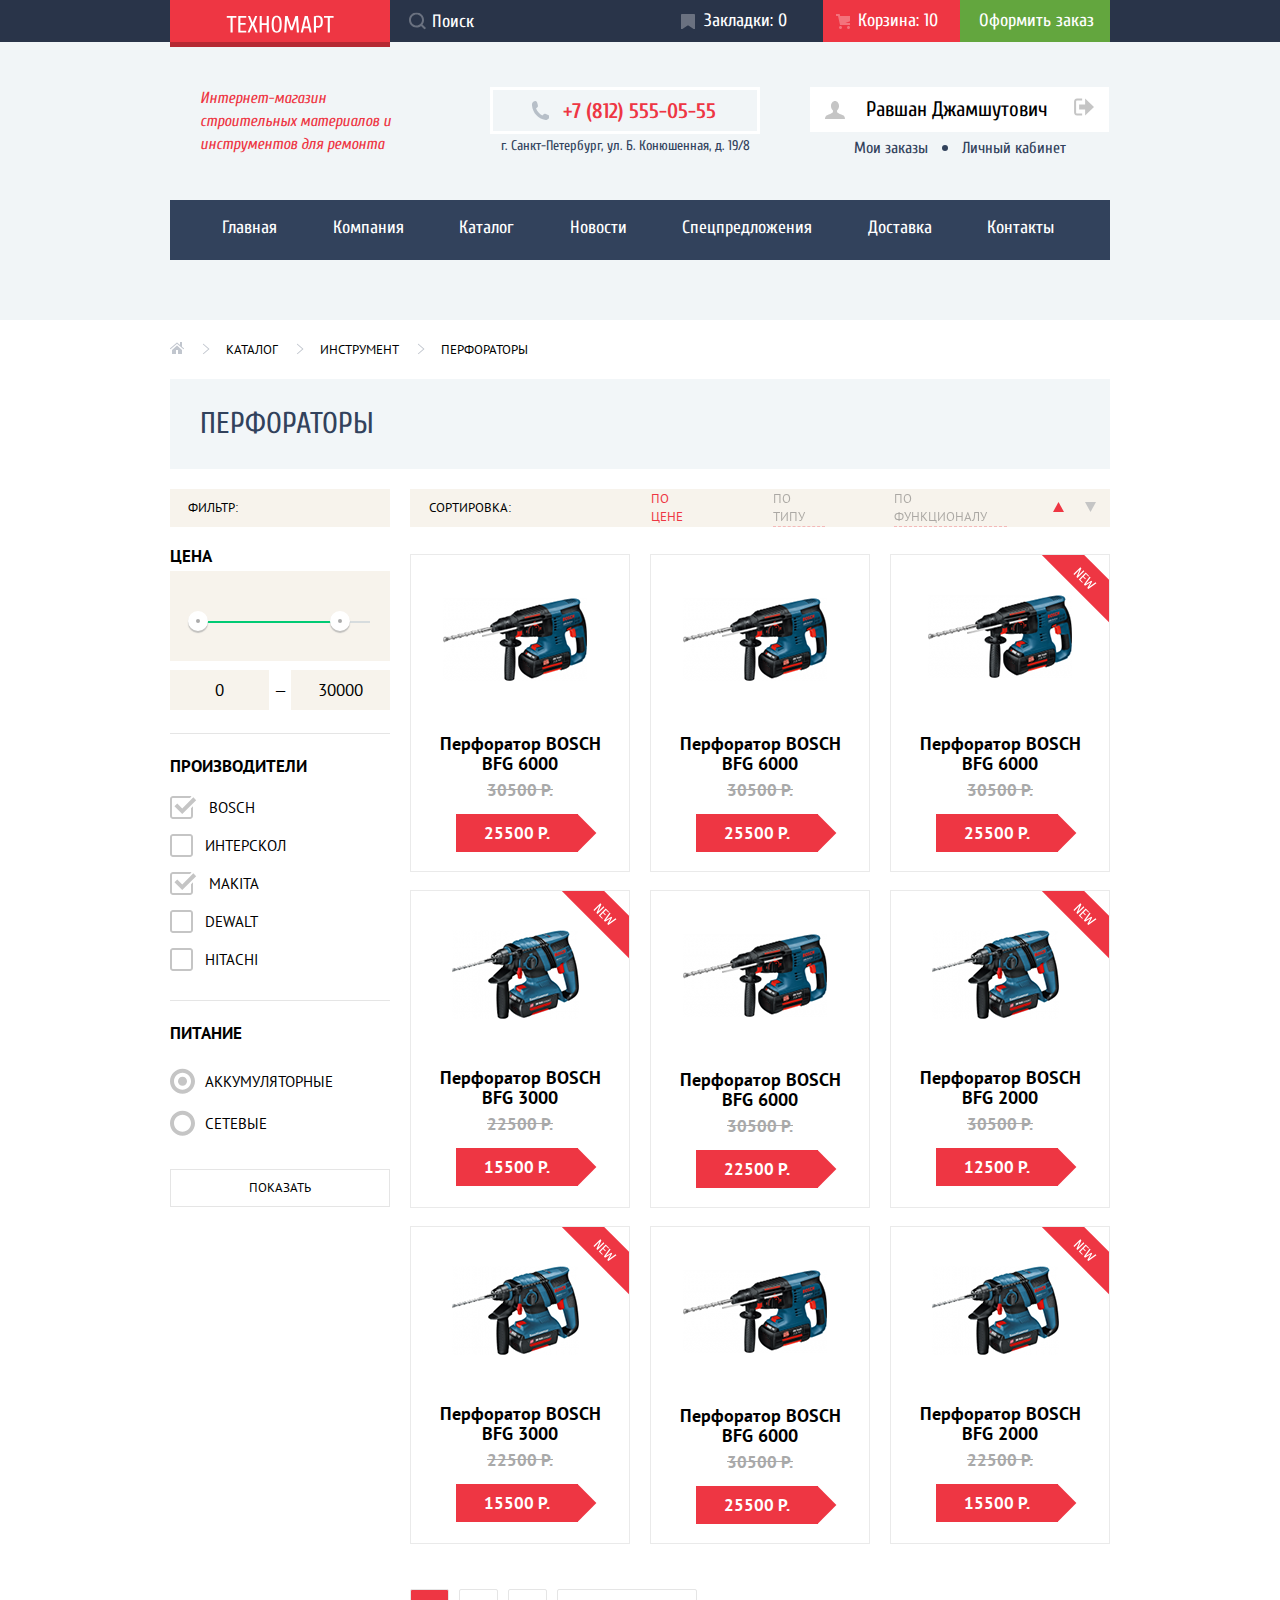
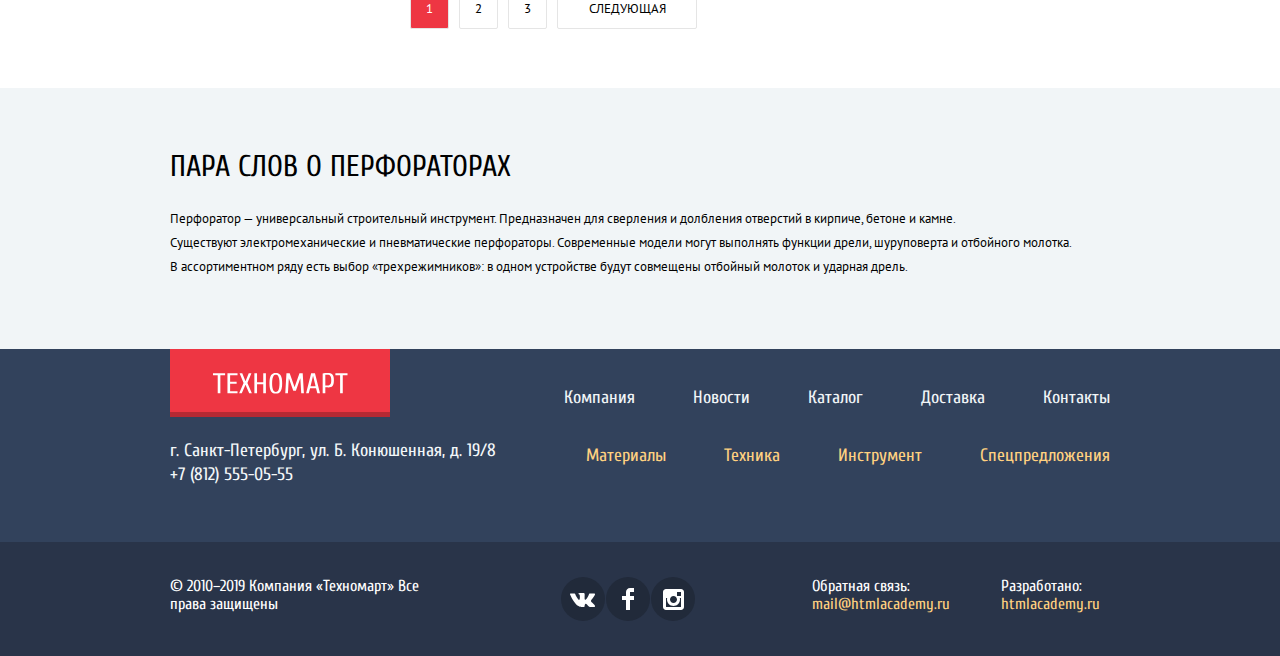
==== commit 5ac7929b: "правки" ====
--- a/catalog.html
+++ b/catalog.html
@@ -96,7 +96,7 @@
         <section class="filters">
             <h2 class="filters-title">фильтр:</h2>
             <form class="filter" action="https://echo.htmlacademy.ru" method="get">
-                <fieldset>
+                <fieldset class="price-filters">
                   <legend class="filters-title-item">цена</legend>
                   <div class="range-filter">
                     <div class="range-controls">
@@ -115,7 +115,7 @@
                   </div>
                   </div>
                 </fieldset>
-                <fieldset>
+                <fieldset class="brands-filters">
                     <legend class="filters-title-item">производители</legend>
                         <ul class="filter-list">
                             <li>
@@ -252,7 +252,7 @@
             <h2 class="hidden">Список товаров</h2>
             <ul class="goods-list">
                 <li class="goods-list-item">
-                    <img src="img/catalogitem/6000.png" width="184" height="164" alt="Модель перфоратора BOSCH BFG 6000">
+                    <img class="goods-list-item-image-fix" src="img/catalogitem/6000.png" width="184" height="164" alt="Модель перфоратора BOSCH BFG 6000">
                      <h3 class="goods-item-title">Перфоратор BOSCH
                             BFG 6000</h3>
                     <p class="goods-item-text">30500 р.</p>
@@ -263,7 +263,7 @@
                     </div>
                 </li>
                 <li class="goods-list-item">
-                    <img src="img/catalogitem/6000.png" width="184" height="164" alt="Модель перфоратора BOSCH BFG 6000">
+                    <img class="goods-list-item-image-fix" src="img/catalogitem/6000.png" width="184" height="164" alt="Модель перфоратора BOSCH BFG 6000">
                     <h3 class="goods-item-title">Перфоратор BOSCH
                             BFG 6000</h3>
                     <p class="goods-item-text">30500 р.</p>
@@ -278,15 +278,15 @@
                     <img src="img/catalogitem/6000.png" width="184" height="164" alt="Модель перфоратора BOSCH BFG 6000">
                     <h3 class="goods-item-title">Перфоратор BOSCH
                             BFG 6000</h3>
-                    <p class="goods-item-text"></p>30500 р.</p>
+                    <p class="goods-item-text">30500 р.</p>
                     <p class="button goods-item-button">25500 р.</p>
                     <div class="goods-item-buy-container">
                       <a class="button button-green" href="blank.html">купить</a>
                       <a class="button button-white" href="blank.html">в закладки</a>
                     </div>
                 </li>
-                <li class="goods-list-item">
-                    <img src="img/catalogitem/3000.png" width="184" height="164" alt="Модель перфоратора BOSCH BFG 3000">
+                <li class="goods-list-item new-item">
+                    <img class="goods-list-item-image-fix" src="img/catalogitem/3000.png" width="184" height="164" alt="Модель перфоратора BOSCH BFG 3000">
                     <h3 class="goods-item-title">Перфоратор BOSCH
                             BFG 3000</h3>
                     <p class="goods-item-text">22500 р.</p>
@@ -297,7 +297,7 @@
                     </div>
                 </li>
                 <li class="goods-list-item">
-                    <img src="img/catalogitem/6000.png" width="184" height="164" alt="Модель перфоратора BOSCH BFG 6000">
+                    <img class="goods-list-item-image-fix" src="img/catalogitem/6000.png" width="184" height="164" alt="Модель перфоратора BOSCH BFG 6000">
                     <h3 class="goods-item-title">Перфоратор BOSCH
                             BFG 6000</h3>
                     <p class="goods-item-text">30500 р.</p>
@@ -308,7 +308,7 @@
                     </div>
                 </li>
                 <li class="goods-list-item  new-item">
-                    <img src="img/catalogitem/2000.png" width="184" height="164" alt="Модель перфоратора BOSCH BFG 2000">
+                    <img class="goods-list-item-image-fix" src="img/catalogitem/2000.png" width="184" height="164" alt="Модель перфоратора BOSCH BFG 2000">
                     <h3 class="goods-item-title">Перфоратор BOSCH
                             BFG 2000</h3>
                             <!--удалять??? или скрыть на всякий случай?-->
@@ -320,8 +320,8 @@
                       <a class="button button-white" href="blank.html">в закладки</a>
                     </div>
                 </li>
-                <li class="goods-list-item">
-                    <img src="img/catalogitem/3000.png" width="184" height="164" alt="Модель перфоратора BOSCH BFG 3000">
+                <li class="goods-list-item new-item">
+                    <img class="goods-list-item-image-fix" src="img/catalogitem/3000.png" width="184" height="164" alt="Модель перфоратора BOSCH BFG 3000">
 
                     <h3 class="goods-item-title">Перфоратор BOSCH
                             BFG 3000</h3>
@@ -333,7 +333,7 @@
                     </div>
                 </li>
                 <li class="goods-list-item">
-                    <img src="img/catalogitem/6000.png" width="184" height="164" alt="Модель перфоратора BOSCH BFG 6000">
+                    <img class="goods-list-item-image-fix" src="img/catalogitem/6000.png" width="184" height="164" alt="Модель перфоратора BOSCH BFG 6000">
                     <h3 class="goods-item-title">Перфоратор BOSCH
                             BFG 6000</h3>
                     <p class="goods-item-text">30500 р.</p>
@@ -344,7 +344,7 @@
                     </div>
                 </li>
                 <li class="goods-list-item  new-item">
-                    <img src="img/catalogitem/2000.png" width="184" height="164" alt="Модель перфоратора BOSCH BFG 2000">
+                    <img class="goods-list-item-image-fix" src="img/catalogitem/2000.png" width="184" height="164" alt="Модель перфоратора BOSCH BFG 2000">
                     <h3 class="goods-item-title">Перфоратор BOSCH
                             BFG 2000</h3>
                              <!--удалять??? или скрыть на всякий случай?-->
--- a/css/style.css
+++ b/css/style.css
@@ -326,6 +326,7 @@
   line-height: 24px;
   white-space: nowrap;
   padding: 5px 24px 5px 20px;
+  box-sizing: border-box;
 }
 .header-navigation-list {
   padding: 0 32px;
@@ -347,6 +348,7 @@
 .basket {
   padding: 5px 22px 5px 13px;
   margin-left: 12px;
+  min-width: 137px;
 }
 .basket::before {
   background-image: url("../img/icon/basket-header.svg");
@@ -357,6 +359,7 @@
 .order {
   background-color: var(--basic-green);
   padding: 9px 16px 9px 19px;
+  min-width: 150px;
 }
 .order:hover {
   background-color: #5FBB2D;
@@ -401,7 +404,7 @@
 
 .title-container {
   display: flex;
-  padding: 25px 14px 25px 28px;
+  padding: 25px 18px 25px 28px;
   align-items: center;
   justify-content: space-between;
   background-color: var(--basic-neutral);
@@ -724,9 +727,9 @@
   width: 122px;
   position: relative;
 
-  margin-left: 47px;
-  margin-top: 13px;
-  margin-bottom: 21px;
+  margin-left: 45px;
+  margin-top: 15px;
+  margin-bottom: 19px;
 }
 .goods-item-button::after {
   content: "";
@@ -982,6 +985,9 @@
 .contacts-main-text {
   margin: 25px 0 0;
 }
+.contacts-main-sub-text {
+  margin: 28px 0 5px;
+}
 .footer-top-wrapper {
   background-color: var(--basik-blue);
 }
@@ -1012,6 +1018,9 @@
   color: #F3F7F9;
   width: 329px;
   margin: 22px 0 54px;
+}
+.index-body .footer-adress {
+  margin: 22px 0 58px;
 }
 .footer-navigation-list-up {
   list-style: none;
@@ -1447,7 +1456,7 @@
 .filter {
   margin-top: 14px;
 }
-.filter fieldset {
+fieldset {
   padding: 0;
   margin: 0;
   margin-bottom: 17px;
@@ -1458,7 +1467,12 @@
 }
 .filter fieldset:not(:last-of-type) {
   border-bottom: 1px solid #E5E5E5;
+}
+.price-filters {
   padding-bottom: 23px;
+}
+.brands-filters {
+  padding-bottom: 29px;
 }
 .filters-title {
   font-family: var( --pt-sans);
@@ -1545,10 +1559,7 @@
   margin: 0;
 }
 .filter-list li {
-  margin-top: 16px;
-}
-.filter-list li:first-child {
-  margin-top: 17px;
+  margin-top: 15px;
 }
 
 .filter-radio {
@@ -1556,8 +1567,11 @@
   padding: 0;
   margin: 0
 }
+.filter-radio li:first-child {
+  margin-top: 20px;
+}
 .filter-radio li {
-  margin-top: 20px;
+  margin-top: 16px;
 }
 .text-field, .text-field::placeholder {
   font-size: 17px;
@@ -1647,7 +1661,7 @@
   color: var(--basic-black);
   text-transform: uppercase;
   display: flex;
-  margin-bottom: 10px;
+  margin-bottom: 7px;
 }
 .sort-title {
   font-size: 13px;
@@ -1693,6 +1707,9 @@
 }
 .goods-list {
 list-style: none;
+}
+.goods-list-item-image-fix {
+  transform: translate(-5px, 3px);
 }
 .sort-item-asc {
   margin: 14px 0 14px 46px;
@@ -1746,7 +1763,7 @@
 .page-discription {
   width: 940px;
 
-  padding: 64px 0 68px;
+  padding: 64px 0 70px;
 }
 .page-discription-title {
   font-size: 30px;
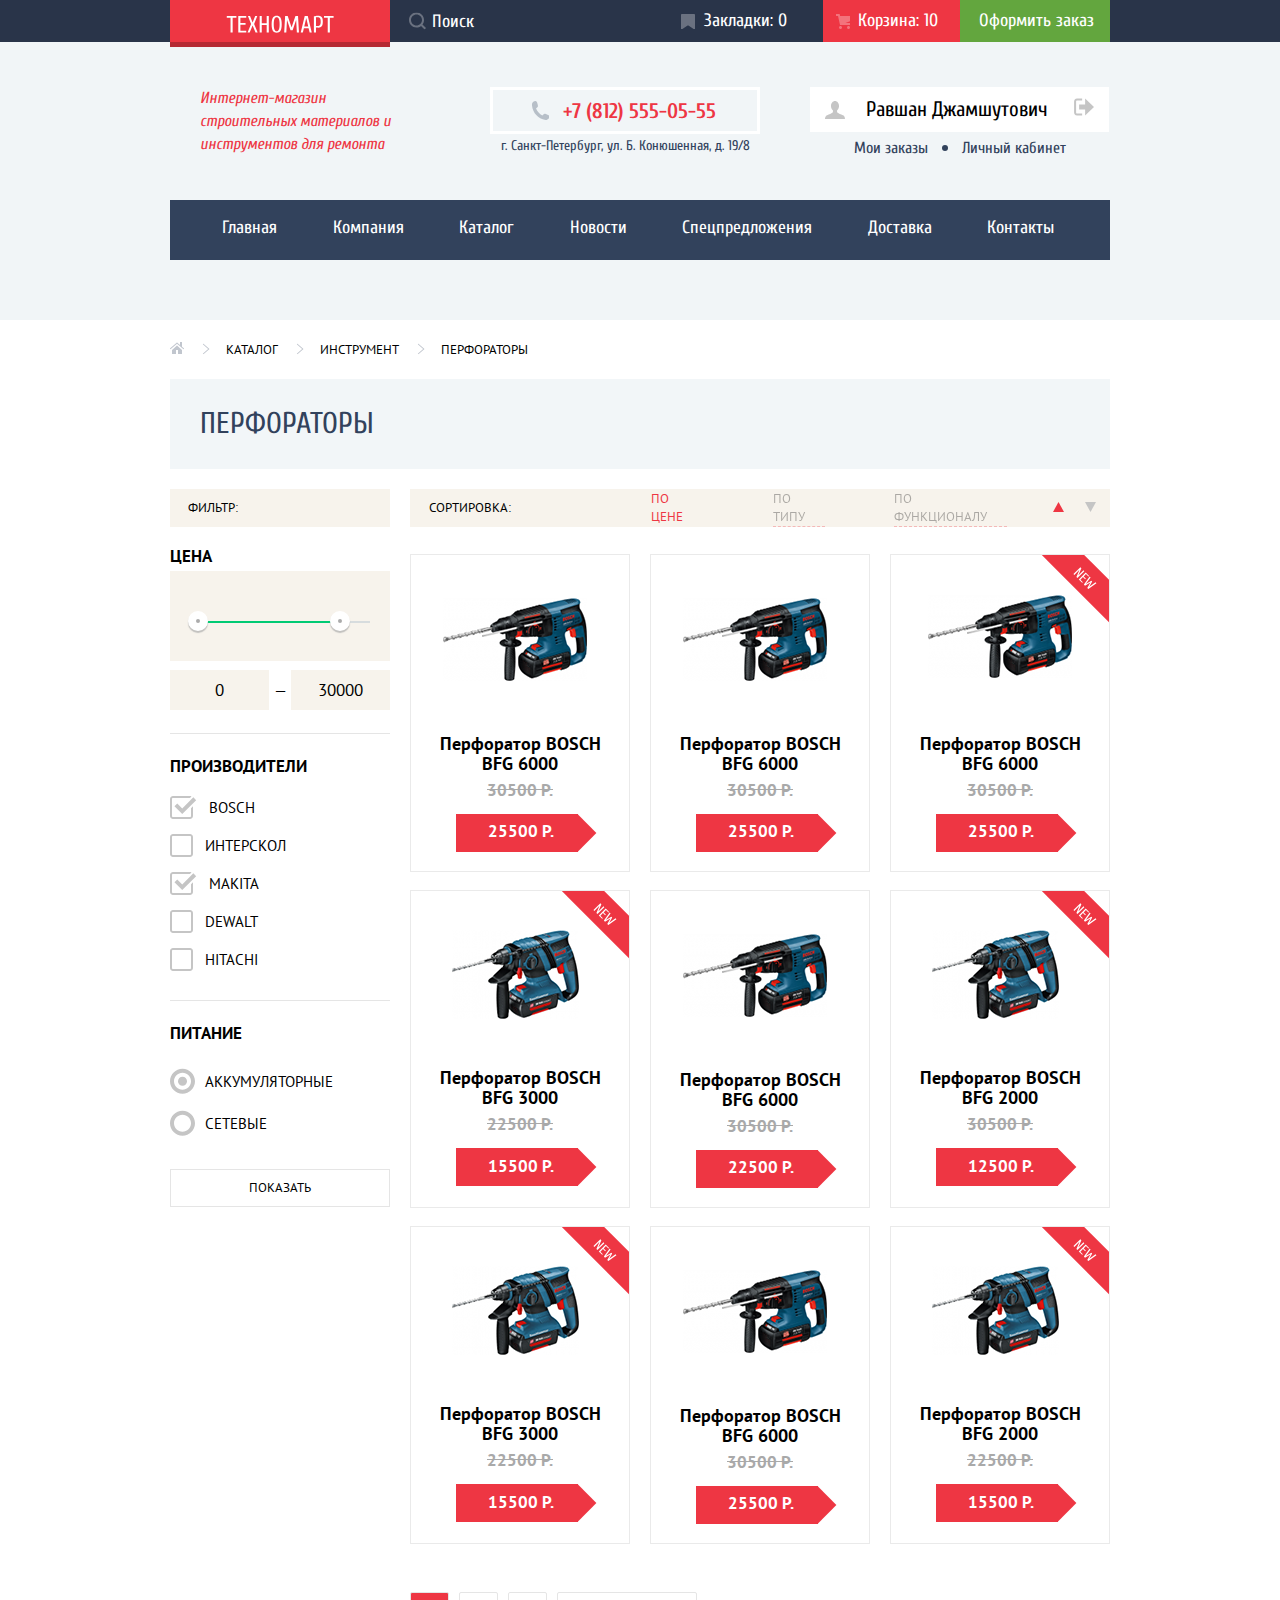
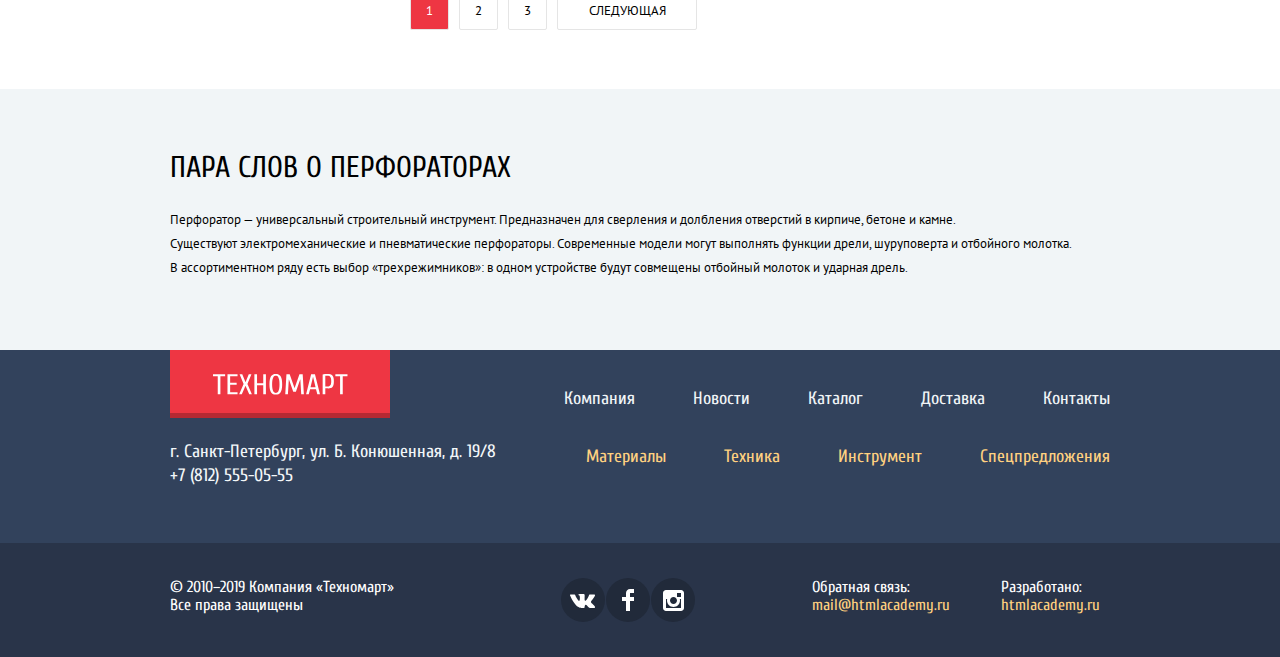
==== commit b373c7f5: "Доработка по замечаниям" ====
--- a/catalog.html
+++ b/catalog.html
@@ -1,87 +1,96 @@
 <!DOCTYPE html>
 <html lang="ru">
-  <head>
-    <meta charset="utf-8">
-    <title>HTML Academy: Техномарт</title>
-    <link rel="stylesheet" href="css/normalize.css">
-    <link rel="icon" href="favicon.ico">
-    <link rel="icon" href="img/favicons/152.svg" type="image/svg+xml">
-    <link rel="apple-touch-icon" href="img/favicons/180x180.png">
-    <link rel="manifest" href="manifest.webmanifest">
-    <link rel="stylesheet" href="https://fonts.googleapis.com/css2?family=Cuprum:wght@400;700&family=PT+Sans:wght@400;700&display=swap">
-    <link href="css/style.css" rel="stylesheet">
-  </head>
-  <body class="page-body">
-    <header class="main-header">
-      <div class="top-header-container">
+
+<head>
+  <meta charset="utf-8">
+  <title>HTML Academy: Техномарт</title>
+  <link rel="stylesheet" href="css/normalize.css">
+  <link rel="icon" href="favicon.ico">
+  <link rel="icon" href="img/favicons/152.svg" type="image/svg+xml">
+  <link rel="apple-touch-icon" href="img/favicons/180x180.png">
+  <link rel="manifest" href="manifest.webmanifest">
+  <link rel="stylesheet"
+    href="https://fonts.googleapis.com/css2?family=Cuprum:wght@400;700&family=PT+Sans:wght@400;700&display=swap">
+  <link href="css/style.css" rel="stylesheet">
+</head>
+
+<body class="page-body">
+  <header class="main-header">
+    <div class="top-header-container">
       <nav class="header-navigation main-container">
-        <a class="header-logo" href="index.html" >
+        <a class="header-logo" href="index.html">
           <img src="img/logo/logo-technomart.svg" width="108" height="18" alt="Логотип 'Техномарт'">
         </a>
-        <div class="header-search-container">
+        <form class="header-search-container">
           <input class="header-search" type="text" name="seach" placeholder="Поиск">
           <svg width="17" height="17" viewBox="0 0 17 17" fill="none" xmlns="http://www.w3.org/2000/svg">
-            <path fill-rule="evenodd" clip-rule="evenodd" d="M13.458 12.044L17 15.586L15.586 17L12.044 13.458C10.782 14.421 9.21 15 7.5 15C3.35786 15 0 11.6421 0 7.5C0 3.35786 3.35786 0 7.5 0C11.6421 0 15 3.35786 15 7.5C15.0001 9.14309 14.4581 10.7403 13.458 12.044ZM7.5 2C4.467 2 2 4.467 2 7.5C2.00331 10.5362 4.4638 12.9967 7.5 13C10.532 13 13 10.532 13 7.5C13 4.467 10.532 2 7.5 2Z" />
-            </svg>
-          </div>
+            <path fill-rule="evenodd" clip-rule="evenodd"
+              d="M13.458 12.044L17 15.586L15.586 17L12.044 13.458C10.782 14.421 9.21 15 7.5 15C3.35786 15 0 11.6421 0 7.5C0 3.35786 3.35786 0 7.5 0C11.6421 0 15 3.35786 15 7.5C15.0001 9.14309 14.4581 10.7403 13.458 12.044ZM7.5 2C4.467 2 2 4.467 2 7.5C2.00331 10.5362 4.4638 12.9967 7.5 13C10.532 13 13 10.532 13 7.5C13 4.467 10.532 2 7.5 2Z" />
+          </svg>
+        </form>
         <a class="header-navigation-item bookmark top-menu-item" href="blank.html">Закладки: 0</a>
         <a class="header-navigation-item basket basket-full top-menu-item" href="blank.html">Корзина: 10</a>
         <a class="header-navigation-item order" href="blank.html">Оформить заказ</a>
       </nav>
-      </div>
-      <div class="bottom-header-container main-container">
+    </div>
+    <div class="bottom-header-container main-container">
       <p class="header-title-company">Интернет-магазин строительных материалов и инструментов для ремонта</p>
       <section class="header-contact">
         <h2 class="hidden">Как нас найти</h2>
-            <a class="contacts-phone" href="tel:+7(812)5550555">+7 (812) 555-05-55</a>
-          <p class="contacts-adress">г. Санкт-Петербург, ул. Б. Конюшенная, д. 19/8</p>
+        <a class="contacts-phone" href="tel:+7(812)5550555">+7 (812) 555-05-55</a>
+        <p class="contacts-adress">г. Санкт-Петербург, ул. Б. Конюшенная, д. 19/8</p>
       </section>
       <section class="user-info-catalog">
         <div class="user-info-container">
-        <a class="user-card" href="blank.html">
-          <svg width="20" height="18" viewBox="0 0 20 18" xmlns="http://www.w3.org/2000/svg">
-            <path d="M17.881 14.166C15.737 13.431 13.625 12.5 12.674 11.776C12.017 11.275 11.904 10.158 12.157 9.361C13.275 8.458 14.021 6.884 14.021 5.083C14.021 2.276 12.221 0 10 0C7.77902 0 5.97901 2.276 5.97901 5.083C5.97901 6.884 6.72501 8.457 7.84201 9.36C8.09501 10.158 7.98302 11.275 7.32502 11.776C6.37502 12.5 4.26201 13.43 2.11801 14.166C-0.0259852 14.902 1.48343e-05 18 1.48343e-05 18H20C20 18 20.025 14.901 17.881 14.166Z" fill="#C5C5C5"/>
+          <a class="user-card" href="blank.html">
+            <svg width="20" height="18" viewBox="0 0 20 18" xmlns="http://www.w3.org/2000/svg">
+              <path
+                d="M17.881 14.166C15.737 13.431 13.625 12.5 12.674 11.776C12.017 11.275 11.904 10.158 12.157 9.361C13.275 8.458 14.021 6.884 14.021 5.083C14.021 2.276 12.221 0 10 0C7.77902 0 5.97901 2.276 5.97901 5.083C5.97901 6.884 6.72501 8.457 7.84201 9.36C8.09501 10.158 7.98302 11.275 7.32502 11.776C6.37502 12.5 4.26201 13.43 2.11801 14.166C-0.0259852 14.902 1.48343e-05 18 1.48343e-05 18H20C20 18 20.025 14.901 17.881 14.166Z"
+                fill="#C5C5C5" />
             </svg>
-          Равшан Джамшутович
-        </a>
-        <a class="logout" href="blank.html">
-          <svg width="20" height="18" viewBox="0 0 20 18">
-            <path d="M20 9L11.125 0.5V6.5H5.125V11.5H11.125V17.5L20 9Z"/>
-            <path d="M2.10601 14.452V3.548C2.12401 3.172 2.27701 2.491 3.11601 2.491H8.14301V0.5H3.11601C0.938006 0.5 0.112006 2.31 0.0870056 3.527V14.473C0.112006 15.689 0.938006 17.5 3.11601 17.5H8.14301V15.51H3.11601C2.27701 15.51 2.12401 14.827 2.10601 14.452Z"/>
-          </svg>
-        </a>
-      </div>
-      <div class="user-area-container">
-        <a class="user-area" href="blank.html">Мои заказы</a>
-        <a class="user-area" href="blank.html">Личный кабинет</a>
-      </div>
+            Равшан Джамшутович
+          </a>
+          <a class="logout" href="blank.html">
+            <svg width="20" height="18" viewBox="0 0 20 18">
+              <path d="M20 9L11.125 0.5V6.5H5.125V11.5H11.125V17.5L20 9Z" />
+              <path
+                d="M2.10601 14.452V3.548C2.12401 3.172 2.27701 2.491 3.11601 2.491H8.14301V0.5H3.11601C0.938006 0.5 0.112006 2.31 0.0870056 3.527V14.473C0.112006 15.689 0.938006 17.5 3.11601 17.5H8.14301V15.51H3.11601C2.27701 15.51 2.12401 14.827 2.10601 14.452Z" />
+            </svg>
+          </a>
+        </div>
+        <div class="user-area-container">
+          <a class="user-area" href="blank.html">Мои заказы</a>
+          <a class="user-area" href="blank.html">Личный кабинет</a>
+        </div>
       </section>
     </div>
-      <nav class="header-navigation-main main-container">
-        <ul class="header-navigation-list">
-          <li><a class="header-navigation-list-item" href="index.html">Главная</a></li>
-          <li><a class="header-navigation-list-item" href="blank.html">Компания</a></li>
-          <li><a class="header-navigation-list-item" href="#">Каталог</a></li>
-          <li><a class="header-navigation-list-item" href="blank.html">Новости</a></li>
-          <li><a class="header-navigation-list-item" href="blank.html">Спецпредложения</a></li>
-          <li><a class="header-navigation-list-item" href="blank.html">Доставка</a></li>
-          <li><a class="header-navigation-list-item" href="blank.html">Контакты</a></li>
-        </ul>
-      </nav>
-
-    </header>
-    <main>
-      <div class="main-container">
+    <nav class="header-navigation-main main-container">
+      <ul class="header-navigation-list">
+        <li><a class="header-navigation-list-item" href="index.html">Главная</a></li>
+        <li><a class="header-navigation-list-item" href="blank.html">Компания</a></li>
+        <li><a class="header-navigation-list-item" href="#">Каталог</a></li>
+        <li><a class="header-navigation-list-item" href="blank.html">Новости</a></li>
+        <li><a class="header-navigation-list-item" href="blank.html">Спецпредложения</a></li>
+        <li><a class="header-navigation-list-item" href="blank.html">Доставка</a></li>
+        <li><a class="header-navigation-list-item" href="blank.html">Контакты</a></li>
+      </ul>
+    </nav>
+
+  </header>
+  <main>
+    <div class="main-container">
       <div class="page-catalog">
         <ul class="breadcrumbs">
           <li>
             <a class="breadcrumbs-item breadcrumbs-home" href="index.html">
               <svg width="14" height="12" viewBox="0 0 14 12">
-                <path d="M2 7.99999V12H6V7.99999H8V12H12V7.99999L7 3.51599L2 7.99999Z" fill="#C1C6CE"/>
-                <path d="M13.831 6.365L12 4.751V0H9.99998V2.987L7.33198 0.635C7.31198 0.618 7.28898 0.612 7.26798 0.598C7.24294 0.579705 7.21614 0.56396 7.18798 0.551C7.15708 0.540195 7.12529 0.532163 7.09298 0.527C7.06198 0.521 7.03198 0.515 6.99998 0.515C6.96898 0.515 6.93898 0.521 6.90798 0.527C6.87551 0.531919 6.84366 0.5403 6.81298 0.552C6.78498 0.563 6.75998 0.581 6.73298 0.598C6.71198 0.612 6.68798 0.618 6.66898 0.635L0.170976 6.365C0.0162401 6.50291 -0.0375953 6.72187 0.0355474 6.9158C0.10869 7.10974 0.293707 7.23862 0.500976 7.24C0.622907 7.24035 0.740711 7.19586 0.831976 7.115L6.99998 1.677L13.169 7.115C13.3778 7.27913 13.6784 7.25178 13.8542 7.05265C14.0299 6.85352 14.0198 6.55183 13.831 6.365Z" fill="#C1C6CE"/>
+                <path d="M2 7.99999V12H6V7.99999H8V12H12V7.99999L7 3.51599L2 7.99999Z" fill="#C1C6CE" />
+                <path
+                  d="M13.831 6.365L12 4.751V0H9.99998V2.987L7.33198 0.635C7.31198 0.618 7.28898 0.612 7.26798 0.598C7.24294 0.579705 7.21614 0.56396 7.18798 0.551C7.15708 0.540195 7.12529 0.532163 7.09298 0.527C7.06198 0.521 7.03198 0.515 6.99998 0.515C6.96898 0.515 6.93898 0.521 6.90798 0.527C6.87551 0.531919 6.84366 0.5403 6.81298 0.552C6.78498 0.563 6.75998 0.581 6.73298 0.598C6.71198 0.612 6.68798 0.618 6.66898 0.635L0.170976 6.365C0.0162401 6.50291 -0.0375953 6.72187 0.0355474 6.9158C0.10869 7.10974 0.293707 7.23862 0.500976 7.24C0.622907 7.24035 0.740711 7.19586 0.831976 7.115L6.99998 1.677L13.169 7.115C13.3778 7.27913 13.6784 7.25178 13.8542 7.05265C14.0299 6.85352 14.0198 6.55183 13.831 6.365Z"
+                  fill="#C1C6CE" />
               </svg>
             </a>
-        </li>
+          </li>
           <li>
             <a class="breadcrumbs-item" href="catalog.html">каталог</a>
           </li>
@@ -94,336 +103,382 @@
         </ul>
         <h1 class="page-title-catalog">Перфораторы</h1>
         <section class="filters">
-            <h2 class="filters-title">фильтр:</h2>
-            <form class="filter" action="https://echo.htmlacademy.ru" method="get">
-                <fieldset class="price-filters">
-                  <legend class="filters-title-item">цена</legend>
-                  <div class="range-filter">
-                    <div class="range-controls">
-                      <div class="scale">
-                        <div class="bar"></div>
-                      </div>
-                      <div class="toggle toggle-min"></div>
-                      <div class="toggle toggle-max"></div>
-                    </div>
-
-                    <div class="price-controls">
-                   <label class="hidden" for="min">минимальная цена</label>
+          <h2 class="filters-title">фильтр:</h2>
+          <form class="filter" action="https://echo.htmlacademy.ru" method="get">
+            <fieldset class="price-filters">
+              <legend class="filters-title-item">цена</legend>
+              <div class="range-filter">
+                <div class="range-controls">
+                  <div class="scale">
+                    <div class="bar"></div>
+                  </div>
+                  <div class="toggle toggle-min"></div>
+                  <div class="toggle toggle-max"></div>
+                </div>
+
+                <div class="price-controls">
+                  <label class="hidden" for="min">минимальная цена</label>
                   <input class="text-field" type="text" name="price-min" id="min" placeholder="0">
                   <label class="hidden" for="max">максимальная цена</label>
-                   <input class="text-field" type="text" name="price-max" id="max" placeholder="30000">
-                  </div>
-                  </div>
-                </fieldset>
-                <fieldset class="brands-filters">
-                    <legend class="filters-title-item">производители</legend>
-                        <ul class="filter-list">
-                            <li>
-                                <input class="checkbox-field hidden" type="checkbox" name="Bosch" id="filter-bosch" checked>
-                                <label class="checkbox-label" for="filter-bosch">
-                                  <svg class="checkbox-on" width="27" height="23" viewBox="0 0 27 23" xmlns="http://www.w3.org/2000/svg">
-                                    <path d="M7.28505 7.48601L4.45605 10.315L12.2391 18.098L26.1711 4.16601L23.3431 1.33701L12.2391 12.439L7.28505 7.48601Z"/>
-                                    <path d="M21 20C21 20.542 20.542 21 20 21H3C2.458 21 2 20.542 2 20V3C2 2.458 2.458 2 3 2H19.908L21.493 0.415C21.041 0.146542 20.5257 0.00329969 20 0H3C1.35 0 0 1.35 0 3V20C0 21.65 1.35 23 3 23H20C21.65 23 23 21.65 23 20V10.171L21 12.171V20Z"/>
-                                  </svg>
-                                  <svg class="checkbox-off" width="23" height="23" viewBox="0 0 23 23" xmlns="http://www.w3.org/2000/svg">
-                                    <path fill-rule="evenodd" clip-rule="evenodd" d="M3 0H20C21.65 0 23 1.35 23 3V20C23 21.65 21.65 23 20 23H3C1.35 23 0 21.65 0 20V3C0 1.35 1.35 0 3 0ZM21 3C21 2.458 20.542 2 20 2H3C2.458 2 2 2.458 2 3V20C2 20.542 2.458 21 3 21H20C20.542 21 21 20.542 21 20V3Z"/>
-                                  </svg>
-                                  bosch
-                                </label>
-                            </li>
-                            <li>
-                                <input class="checkbox-field hidden" type="checkbox" name="Interschol" id="filter-interscol">
-                                <label class="checkbox-label" for="filter-interscol">
-                                  <svg class="checkbox-on" width="27" height="23" viewBox="0 0 27 23" xmlns="http://www.w3.org/2000/svg">
-                                    <path d="M7.28505 7.48601L4.45605 10.315L12.2391 18.098L26.1711 4.16601L23.3431 1.33701L12.2391 12.439L7.28505 7.48601Z"/>
-                                    <path d="M21 20C21 20.542 20.542 21 20 21H3C2.458 21 2 20.542 2 20V3C2 2.458 2.458 2 3 2H19.908L21.493 0.415C21.041 0.146542 20.5257 0.00329969 20 0H3C1.35 0 0 1.35 0 3V20C0 21.65 1.35 23 3 23H20C21.65 23 23 21.65 23 20V10.171L21 12.171V20Z"/>
-                                  </svg>
-                                  <svg class="checkbox-off" width="23" height="23" viewBox="0 0 23 23" xmlns="http://www.w3.org/2000/svg">
-                                    <path fill-rule="evenodd" clip-rule="evenodd" d="M3 0H20C21.65 0 23 1.35 23 3V20C23 21.65 21.65 23 20 23H3C1.35 23 0 21.65 0 20V3C0 1.35 1.35 0 3 0ZM21 3C21 2.458 20.542 2 20 2H3C2.458 2 2 2.458 2 3V20C2 20.542 2.458 21 3 21H20C20.542 21 21 20.542 21 20V3Z"/>
-                                  </svg>
-                                  интерскол
-                                </label>
-                            </li>
-                            <li>
-                                <input class="checkbox-field hidden" type="checkbox" name="Makita" id="filter-makita" checked>
-                                <label class="checkbox-label" for="filter-makita">
-                                  <svg class="checkbox-on" width="27" height="23" viewBox="0 0 27 23" xmlns="http://www.w3.org/2000/svg">
-                                    <path d="M7.28505 7.48601L4.45605 10.315L12.2391 18.098L26.1711 4.16601L23.3431 1.33701L12.2391 12.439L7.28505 7.48601Z"/>
-                                    <path d="M21 20C21 20.542 20.542 21 20 21H3C2.458 21 2 20.542 2 20V3C2 2.458 2.458 2 3 2H19.908L21.493 0.415C21.041 0.146542 20.5257 0.00329969 20 0H3C1.35 0 0 1.35 0 3V20C0 21.65 1.35 23 3 23H20C21.65 23 23 21.65 23 20V10.171L21 12.171V20Z"/>
-                                  </svg>
-                                  <svg class="checkbox-off" width="23" height="23" viewBox="0 0 23 23" xmlns="http://www.w3.org/2000/svg">
-                                    <path fill-rule="evenodd" clip-rule="evenodd" d="M3 0H20C21.65 0 23 1.35 23 3V20C23 21.65 21.65 23 20 23H3C1.35 23 0 21.65 0 20V3C0 1.35 1.35 0 3 0ZM21 3C21 2.458 20.542 2 20 2H3C2.458 2 2 2.458 2 3V20C2 20.542 2.458 21 3 21H20C20.542 21 21 20.542 21 20V3Z"/>
-                                  </svg>
-                                  Makita
-                                </label>
-                            </li>
-                            <li>
-                                <input class="checkbox-field hidden" type="checkbox" name="Dewalt" id="filter-dewalt">
-                                <label class="checkbox-label" for="filter-dewalt">
-                                  <svg class="checkbox-on" width="27" height="23" viewBox="0 0 27 23" xmlns="http://www.w3.org/2000/svg">
-                                    <path d="M7.28505 7.48601L4.45605 10.315L12.2391 18.098L26.1711 4.16601L23.3431 1.33701L12.2391 12.439L7.28505 7.48601Z"/>
-                                    <path d="M21 20C21 20.542 20.542 21 20 21H3C2.458 21 2 20.542 2 20V3C2 2.458 2.458 2 3 2H19.908L21.493 0.415C21.041 0.146542 20.5257 0.00329969 20 0H3C1.35 0 0 1.35 0 3V20C0 21.65 1.35 23 3 23H20C21.65 23 23 21.65 23 20V10.171L21 12.171V20Z"/>
-                                  </svg>
-                                  <svg class="checkbox-off" width="23" height="23" viewBox="0 0 23 23" xmlns="http://www.w3.org/2000/svg">
-                                    <path fill-rule="evenodd" clip-rule="evenodd" d="M3 0H20C21.65 0 23 1.35 23 3V20C23 21.65 21.65 23 20 23H3C1.35 23 0 21.65 0 20V3C0 1.35 1.35 0 3 0ZM21 3C21 2.458 20.542 2 20 2H3C2.458 2 2 2.458 2 3V20C2 20.542 2.458 21 3 21H20C20.542 21 21 20.542 21 20V3Z"/>
-                                  </svg>
-                                  Dewalt
-                                </label>
-                            </li>
-                            <li>
-                                <input class="checkbox-field hidden" type="checkbox" name="Hitachi" id="filter-hitachi">
-                                <label class="checkbox-label" for="filter-hitachi">
-                                  <svg class="checkbox-on" width="27" height="23" viewBox="0 0 27 23" xmlns="http://www.w3.org/2000/svg">
-                                    <path d="M7.28505 7.48601L4.45605 10.315L12.2391 18.098L26.1711 4.16601L23.3431 1.33701L12.2391 12.439L7.28505 7.48601Z"/>
-                                    <path d="M21 20C21 20.542 20.542 21 20 21H3C2.458 21 2 20.542 2 20V3C2 2.458 2.458 2 3 2H19.908L21.493 0.415C21.041 0.146542 20.5257 0.00329969 20 0H3C1.35 0 0 1.35 0 3V20C0 21.65 1.35 23 3 23H20C21.65 23 23 21.65 23 20V10.171L21 12.171V20Z"/>
-                                  </svg>
-                                  <svg class="checkbox-off" width="23" height="23" viewBox="0 0 23 23" xmlns="http://www.w3.org/2000/svg">
-                                    <path fill-rule="evenodd" clip-rule="evenodd" d="M3 0H20C21.65 0 23 1.35 23 3V20C23 21.65 21.65 23 20 23H3C1.35 23 0 21.65 0 20V3C0 1.35 1.35 0 3 0ZM21 3C21 2.458 20.542 2 20 2H3C2.458 2 2 2.458 2 3V20C2 20.542 2.458 21 3 21H20C20.542 21 21 20.542 21 20V3Z"/>
-                                  </svg>
-                                  Hitachi
-                                </label>
-                            </li>
-                        </ul>
-                </fieldset>
-                <fieldset>
-                <legend class="filters-title-item">питание</legend>
-                        <ul class="filter-radio">
-                            <li>
-                                <input class="radio-field hidden" type="radio" name="power supply" value="battery" id="filter-battery" checked>
-                                <label class="radio-label" for="filter-battery">
-                                  <svg class="radio-on" width="25" height="26" viewBox="0 0 25 26" xmlns="http://www.w3.org/2000/svg">
-                                    <path fill-rule="evenodd" clip-rule="evenodd" d="M0 13.3542C0 6.45125 5.597 0.854248 12.5 0.854248C19.403 0.854248 25 6.45125 25 13.3542C25 20.2572 19.403 25.8542 12.5 25.8542C5.597 25.8542 0 20.2572 0 13.3542ZM21 13.3542C21 8.66725 17.187 4.85425 12.5 4.85425C7.813 4.85425 4 8.66725 4 13.3542C4 18.0412 7.813 21.8542 12.5 21.8542C17.187 21.8542 21 18.0412 21 13.3542Z"/>
-                                    <path d="M12.5 17.8542C14.9853 17.8542 17 15.8395 17 13.3542C17 10.869 14.9853 8.85425 12.5 8.85425C10.0147 8.85425 8 10.869 8 13.3542C8 15.8395 10.0147 17.8542 12.5 17.8542Z"/>
-                                  </svg>
-                                  <svg class="radio-off" width="25" height="26" viewBox="0 0 25 26" xmlns="http://www.w3.org/2000/svg">
-                                    <path fill-rule="evenodd" clip-rule="evenodd" d="M0 13.3542C0 6.45125 5.597 0.854248 12.5 0.854248C19.403 0.854248 25 6.45125 25 13.3542C25 20.2572 19.403 25.8542 12.5 25.8542C5.597 25.8542 0 20.2572 0 13.3542ZM21 13.3542C21 8.66725 17.187 4.85425 12.5 4.85425C7.813 4.85425 4 8.66725 4 13.3542C4 18.0412 7.813 21.8542 12.5 21.8542C17.187 21.8542 21 18.0412 21 13.3542Z"/>
-                                  </svg>
-                                  аккумуляторные
-                                </label>
-                            </li>
-                            <li>
-                                <input class="radio-field hidden" type="radio" name="power supply" value="network" id="filter-network">
-                                <label class="radio-label" for="filter-network">
-                                  <svg class="radio-on" width="25" height="26" viewBox="0 0 25 26" xmlns="http://www.w3.org/2000/svg">
-                                    <path fill-rule="evenodd" clip-rule="evenodd" d="M0 13.3542C0 6.45125 5.597 0.854248 12.5 0.854248C19.403 0.854248 25 6.45125 25 13.3542C25 20.2572 19.403 25.8542 12.5 25.8542C5.597 25.8542 0 20.2572 0 13.3542ZM21 13.3542C21 8.66725 17.187 4.85425 12.5 4.85425C7.813 4.85425 4 8.66725 4 13.3542C4 18.0412 7.813 21.8542 12.5 21.8542C17.187 21.8542 21 18.0412 21 13.3542Z"/>
-                                    <path d="M12.5 17.8542C14.9853 17.8542 17 15.8395 17 13.3542C17 10.869 14.9853 8.85425 12.5 8.85425C10.0147 8.85425 8 10.869 8 13.3542C8 15.8395 10.0147 17.8542 12.5 17.8542Z"/>
-                                  </svg>
-                                  <svg class="radio-off" width="25" height="26" viewBox="0 0 25 26" xmlns="http://www.w3.org/2000/svg">
-                                    <path fill-rule="evenodd" clip-rule="evenodd" d="M0 13.3542C0 6.45125 5.597 0.854248 12.5 0.854248C19.403 0.854248 25 6.45125 25 13.3542C25 20.2572 19.403 25.8542 12.5 25.8542C5.597 25.8542 0 20.2572 0 13.3542ZM21 13.3542C21 8.66725 17.187 4.85425 12.5 4.85425C7.813 4.85425 4 8.66725 4 13.3542C4 18.0412 7.813 21.8542 12.5 21.8542C17.187 21.8542 21 18.0412 21 13.3542Z"/>
-                                  </svg>
-                                  сетевые
-                                </label>
-                            </li>
-
-                        </ul>
-                </fieldset>
-                <button class="submit-button" type="submit">Показать</button>
-            </form>
+                  <input class="text-field" type="text" name="price-max" id="max" placeholder="30000">
+                </div>
+              </div>
+            </fieldset>
+            <fieldset class="brands-filters">
+              <legend class="filters-title-item">производители</legend>
+              <ul class="filter-list">
+                <li>
+                  <input class="checkbox-field hidden" type="checkbox" name="Bosch" id="filter-bosch" checked>
+                  <label class="checkbox-label" for="filter-bosch">
+                    <svg class="checkbox-on" width="27" height="23" viewBox="0 0 27 23"
+                      xmlns="http://www.w3.org/2000/svg">
+                      <path
+                        d="M7.28505 7.48601L4.45605 10.315L12.2391 18.098L26.1711 4.16601L23.3431 1.33701L12.2391 12.439L7.28505 7.48601Z" />
+                      <path
+                        d="M21 20C21 20.542 20.542 21 20 21H3C2.458 21 2 20.542 2 20V3C2 2.458 2.458 2 3 2H19.908L21.493 0.415C21.041 0.146542 20.5257 0.00329969 20 0H3C1.35 0 0 1.35 0 3V20C0 21.65 1.35 23 3 23H20C21.65 23 23 21.65 23 20V10.171L21 12.171V20Z" />
+                    </svg>
+                    <svg class="checkbox-off" width="23" height="23" viewBox="0 0 23 23"
+                      xmlns="http://www.w3.org/2000/svg">
+                      <path fill-rule="evenodd" clip-rule="evenodd"
+                        d="M3 0H20C21.65 0 23 1.35 23 3V20C23 21.65 21.65 23 20 23H3C1.35 23 0 21.65 0 20V3C0 1.35 1.35 0 3 0ZM21 3C21 2.458 20.542 2 20 2H3C2.458 2 2 2.458 2 3V20C2 20.542 2.458 21 3 21H20C20.542 21 21 20.542 21 20V3Z" />
+                    </svg>
+                    bosch
+                  </label>
+                </li>
+                <li>
+                  <input class="checkbox-field hidden" type="checkbox" name="Interschol" id="filter-interscol">
+                  <label class="checkbox-label" for="filter-interscol">
+                    <svg class="checkbox-on" width="27" height="23" viewBox="0 0 27 23"
+                      xmlns="http://www.w3.org/2000/svg">
+                      <path
+                        d="M7.28505 7.48601L4.45605 10.315L12.2391 18.098L26.1711 4.16601L23.3431 1.33701L12.2391 12.439L7.28505 7.48601Z" />
+                      <path
+                        d="M21 20C21 20.542 20.542 21 20 21H3C2.458 21 2 20.542 2 20V3C2 2.458 2.458 2 3 2H19.908L21.493 0.415C21.041 0.146542 20.5257 0.00329969 20 0H3C1.35 0 0 1.35 0 3V20C0 21.65 1.35 23 3 23H20C21.65 23 23 21.65 23 20V10.171L21 12.171V20Z" />
+                    </svg>
+                    <svg class="checkbox-off" width="23" height="23" viewBox="0 0 23 23"
+                      xmlns="http://www.w3.org/2000/svg">
+                      <path fill-rule="evenodd" clip-rule="evenodd"
+                        d="M3 0H20C21.65 0 23 1.35 23 3V20C23 21.65 21.65 23 20 23H3C1.35 23 0 21.65 0 20V3C0 1.35 1.35 0 3 0ZM21 3C21 2.458 20.542 2 20 2H3C2.458 2 2 2.458 2 3V20C2 20.542 2.458 21 3 21H20C20.542 21 21 20.542 21 20V3Z" />
+                    </svg>
+                    интерскол
+                  </label>
+                </li>
+                <li>
+                  <input class="checkbox-field hidden" type="checkbox" name="Makita" id="filter-makita" checked>
+                  <label class="checkbox-label" for="filter-makita">
+                    <svg class="checkbox-on" width="27" height="23" viewBox="0 0 27 23"
+                      xmlns="http://www.w3.org/2000/svg">
+                      <path
+                        d="M7.28505 7.48601L4.45605 10.315L12.2391 18.098L26.1711 4.16601L23.3431 1.33701L12.2391 12.439L7.28505 7.48601Z" />
+                      <path
+                        d="M21 20C21 20.542 20.542 21 20 21H3C2.458 21 2 20.542 2 20V3C2 2.458 2.458 2 3 2H19.908L21.493 0.415C21.041 0.146542 20.5257 0.00329969 20 0H3C1.35 0 0 1.35 0 3V20C0 21.65 1.35 23 3 23H20C21.65 23 23 21.65 23 20V10.171L21 12.171V20Z" />
+                    </svg>
+                    <svg class="checkbox-off" width="23" height="23" viewBox="0 0 23 23"
+                      xmlns="http://www.w3.org/2000/svg">
+                      <path fill-rule="evenodd" clip-rule="evenodd"
+                        d="M3 0H20C21.65 0 23 1.35 23 3V20C23 21.65 21.65 23 20 23H3C1.35 23 0 21.65 0 20V3C0 1.35 1.35 0 3 0ZM21 3C21 2.458 20.542 2 20 2H3C2.458 2 2 2.458 2 3V20C2 20.542 2.458 21 3 21H20C20.542 21 21 20.542 21 20V3Z" />
+                    </svg>
+                    Makita
+                  </label>
+                </li>
+                <li>
+                  <input class="checkbox-field hidden" type="checkbox" name="Dewalt" id="filter-dewalt">
+                  <label class="checkbox-label" for="filter-dewalt">
+                    <svg class="checkbox-on" width="27" height="23" viewBox="0 0 27 23"
+                      xmlns="http://www.w3.org/2000/svg">
+                      <path
+                        d="M7.28505 7.48601L4.45605 10.315L12.2391 18.098L26.1711 4.16601L23.3431 1.33701L12.2391 12.439L7.28505 7.48601Z" />
+                      <path
+                        d="M21 20C21 20.542 20.542 21 20 21H3C2.458 21 2 20.542 2 20V3C2 2.458 2.458 2 3 2H19.908L21.493 0.415C21.041 0.146542 20.5257 0.00329969 20 0H3C1.35 0 0 1.35 0 3V20C0 21.65 1.35 23 3 23H20C21.65 23 23 21.65 23 20V10.171L21 12.171V20Z" />
+                    </svg>
+                    <svg class="checkbox-off" width="23" height="23" viewBox="0 0 23 23"
+                      xmlns="http://www.w3.org/2000/svg">
+                      <path fill-rule="evenodd" clip-rule="evenodd"
+                        d="M3 0H20C21.65 0 23 1.35 23 3V20C23 21.65 21.65 23 20 23H3C1.35 23 0 21.65 0 20V3C0 1.35 1.35 0 3 0ZM21 3C21 2.458 20.542 2 20 2H3C2.458 2 2 2.458 2 3V20C2 20.542 2.458 21 3 21H20C20.542 21 21 20.542 21 20V3Z" />
+                    </svg>
+                    Dewalt
+                  </label>
+                </li>
+                <li>
+                  <input class="checkbox-field hidden" type="checkbox" name="Hitachi" id="filter-hitachi">
+                  <label class="checkbox-label" for="filter-hitachi">
+                    <svg class="checkbox-on" width="27" height="23" viewBox="0 0 27 23"
+                      xmlns="http://www.w3.org/2000/svg">
+                      <path
+                        d="M7.28505 7.48601L4.45605 10.315L12.2391 18.098L26.1711 4.16601L23.3431 1.33701L12.2391 12.439L7.28505 7.48601Z" />
+                      <path
+                        d="M21 20C21 20.542 20.542 21 20 21H3C2.458 21 2 20.542 2 20V3C2 2.458 2.458 2 3 2H19.908L21.493 0.415C21.041 0.146542 20.5257 0.00329969 20 0H3C1.35 0 0 1.35 0 3V20C0 21.65 1.35 23 3 23H20C21.65 23 23 21.65 23 20V10.171L21 12.171V20Z" />
+                    </svg>
+                    <svg class="checkbox-off" width="23" height="23" viewBox="0 0 23 23"
+                      xmlns="http://www.w3.org/2000/svg">
+                      <path fill-rule="evenodd" clip-rule="evenodd"
+                        d="M3 0H20C21.65 0 23 1.35 23 3V20C23 21.65 21.65 23 20 23H3C1.35 23 0 21.65 0 20V3C0 1.35 1.35 0 3 0ZM21 3C21 2.458 20.542 2 20 2H3C2.458 2 2 2.458 2 3V20C2 20.542 2.458 21 3 21H20C20.542 21 21 20.542 21 20V3Z" />
+                    </svg>
+                    Hitachi
+                  </label>
+                </li>
+              </ul>
+            </fieldset>
+            <fieldset>
+              <legend class="filters-title-item">питание</legend>
+              <ul class="filter-radio">
+                <li>
+                  <input class="radio-field hidden" type="radio" name="power supply" value="battery" id="filter-battery"
+                    checked>
+                  <label class="radio-label" for="filter-battery">
+                    <svg class="radio-on" width="25" height="26" viewBox="0 0 25 26" xmlns="http://www.w3.org/2000/svg">
+                      <path fill-rule="evenodd" clip-rule="evenodd"
+                        d="M0 13.3542C0 6.45125 5.597 0.854248 12.5 0.854248C19.403 0.854248 25 6.45125 25 13.3542C25 20.2572 19.403 25.8542 12.5 25.8542C5.597 25.8542 0 20.2572 0 13.3542ZM21 13.3542C21 8.66725 17.187 4.85425 12.5 4.85425C7.813 4.85425 4 8.66725 4 13.3542C4 18.0412 7.813 21.8542 12.5 21.8542C17.187 21.8542 21 18.0412 21 13.3542Z" />
+                      <path
+                        d="M12.5 17.8542C14.9853 17.8542 17 15.8395 17 13.3542C17 10.869 14.9853 8.85425 12.5 8.85425C10.0147 8.85425 8 10.869 8 13.3542C8 15.8395 10.0147 17.8542 12.5 17.8542Z" />
+                    </svg>
+                    <svg class="radio-off" width="25" height="26" viewBox="0 0 25 26"
+                      xmlns="http://www.w3.org/2000/svg">
+                      <path fill-rule="evenodd" clip-rule="evenodd"
+                        d="M0 13.3542C0 6.45125 5.597 0.854248 12.5 0.854248C19.403 0.854248 25 6.45125 25 13.3542C25 20.2572 19.403 25.8542 12.5 25.8542C5.597 25.8542 0 20.2572 0 13.3542ZM21 13.3542C21 8.66725 17.187 4.85425 12.5 4.85425C7.813 4.85425 4 8.66725 4 13.3542C4 18.0412 7.813 21.8542 12.5 21.8542C17.187 21.8542 21 18.0412 21 13.3542Z" />
+                    </svg>
+                    аккумуляторные
+                  </label>
+                </li>
+                <li>
+                  <input class="radio-field hidden" type="radio" name="power supply" value="network"
+                    id="filter-network">
+                  <label class="radio-label" for="filter-network">
+                    <svg class="radio-on" width="25" height="26" viewBox="0 0 25 26" xmlns="http://www.w3.org/2000/svg">
+                      <path fill-rule="evenodd" clip-rule="evenodd"
+                        d="M0 13.3542C0 6.45125 5.597 0.854248 12.5 0.854248C19.403 0.854248 25 6.45125 25 13.3542C25 20.2572 19.403 25.8542 12.5 25.8542C5.597 25.8542 0 20.2572 0 13.3542ZM21 13.3542C21 8.66725 17.187 4.85425 12.5 4.85425C7.813 4.85425 4 8.66725 4 13.3542C4 18.0412 7.813 21.8542 12.5 21.8542C17.187 21.8542 21 18.0412 21 13.3542Z" />
+                      <path
+                        d="M12.5 17.8542C14.9853 17.8542 17 15.8395 17 13.3542C17 10.869 14.9853 8.85425 12.5 8.85425C10.0147 8.85425 8 10.869 8 13.3542C8 15.8395 10.0147 17.8542 12.5 17.8542Z" />
+                    </svg>
+                    <svg class="radio-off" width="25" height="26" viewBox="0 0 25 26"
+                      xmlns="http://www.w3.org/2000/svg">
+                      <path fill-rule="evenodd" clip-rule="evenodd"
+                        d="M0 13.3542C0 6.45125 5.597 0.854248 12.5 0.854248C19.403 0.854248 25 6.45125 25 13.3542C25 20.2572 19.403 25.8542 12.5 25.8542C5.597 25.8542 0 20.2572 0 13.3542ZM21 13.3542C21 8.66725 17.187 4.85425 12.5 4.85425C7.813 4.85425 4 8.66725 4 13.3542C4 18.0412 7.813 21.8542 12.5 21.8542C17.187 21.8542 21 18.0412 21 13.3542Z" />
+                    </svg>
+                    сетевые
+                  </label>
+                </li>
+
+              </ul>
+            </fieldset>
+            <button class="submit-button" type="submit">Показать</button>
+          </form>
         </section>
         <section class="sort">
-            <h2 class="sort-title">Сортировка:</h2>
-            <ul class="sort-list">
-                <li class="sort-item sort-item-active">
-                     <a href="">по цене</a>
-                </li>
-                <li class="sort-item">
-                    <a href="">по типу</a>
-                </li>
-                <li class="sort-item">
-                    <a href="">по функционалу</a>
-                </li>
-                <li>
-                  <a class="sort-deriction sort-item-asc sort-deriction-active" href="">
-                    <svg width="11" height="10" viewBox="0 0 11 10">
-                      <path d="M5.5 0L11 10L0 10"/>
-                      </svg>
-                  </a>
-              </li>
-              <li>
-                <a class="sort-deriction sort-item-desc" href="">
-                  <svg width="11" height="10" viewBox="0 0 11 10">
-                    <path d="M5.5 10L0 0H11"/>
-                    </svg>
-                </a>
-            </li>
-            </ul>
+          <h2 class="sort-title">Сортировка:</h2>
+          <ul class="sort-list">
+            <li class="sort-item sort-item-active">
+              <a href="">по цене</a>
+            </li>
+            <li class="sort-item">
+              <a href="">по типу</a>
+            </li>
+            <li class="sort-item">
+              <a href="">по функционалу</a>
+            </li>
+            <li>
+              <a class="sort-deriction sort-item-asc sort-deriction-active" href="">
+                <svg width="11" height="10" viewBox="0 0 11 10">
+                  <path d="M5.5 0L11 10L0 10" />
+                </svg>
+              </a>
+            </li>
+            <li>
+              <a class="sort-deriction sort-item-desc" href="">
+                <svg width="11" height="10" viewBox="0 0 11 10">
+                  <path d="M5.5 10L0 0H11" />
+                </svg>
+              </a>
+            </li>
+          </ul>
         </section>
         <section class="catalog-goods-list">
-            <h2 class="hidden">Список товаров</h2>
-            <ul class="goods-list">
-                <li class="goods-list-item">
-                    <img class="goods-list-item-image-fix" src="img/catalogitem/6000.png" width="184" height="164" alt="Модель перфоратора BOSCH BFG 6000">
-                     <h3 class="goods-item-title">Перфоратор BOSCH
-                            BFG 6000</h3>
-                    <p class="goods-item-text">30500 р.</p>
-                    <p class="button goods-item-button">25500 р.</p>
-                    <div class="goods-item-buy-container">
-                      <a class="button button-green" href="blank.html">купить</a>
-                      <a class="button button-white" href="blank.html">в закладки</a>
-                    </div>
-                </li>
-                <li class="goods-list-item">
-                    <img class="goods-list-item-image-fix" src="img/catalogitem/6000.png" width="184" height="164" alt="Модель перфоратора BOSCH BFG 6000">
-                    <h3 class="goods-item-title">Перфоратор BOSCH
-                            BFG 6000</h3>
-                    <p class="goods-item-text">30500 р.</p>
-                    <p class="button goods-item-button">25500 р.</p>
-                    <div class="goods-item-buy-container">
-                      <a class="button button-green" href="blank.html">купить</a>
-                      <a class="button button-white" href="blank.html">в закладки</a>
-                    </div>
-                </li>
-                <li class="goods-list-item  new-item">
-                    <!--скрыть картинку??-->
-                    <img src="img/catalogitem/6000.png" width="184" height="164" alt="Модель перфоратора BOSCH BFG 6000">
-                    <h3 class="goods-item-title">Перфоратор BOSCH
-                            BFG 6000</h3>
-                    <p class="goods-item-text">30500 р.</p>
-                    <p class="button goods-item-button">25500 р.</p>
-                    <div class="goods-item-buy-container">
-                      <a class="button button-green" href="blank.html">купить</a>
-                      <a class="button button-white" href="blank.html">в закладки</a>
-                    </div>
-                </li>
-                <li class="goods-list-item new-item">
-                    <img class="goods-list-item-image-fix" src="img/catalogitem/3000.png" width="184" height="164" alt="Модель перфоратора BOSCH BFG 3000">
-                    <h3 class="goods-item-title">Перфоратор BOSCH
-                            BFG 3000</h3>
-                    <p class="goods-item-text">22500 р.</p>
-                    <p class="button goods-item-button">15500 р.</p>
-                    <div class="goods-item-buy-container">
-                      <a class="button button-green" href="blank.html">купить</a>
-                      <a class="button button-white" href="blank.html">в закладки</a>
-                    </div>
-                </li>
-                <li class="goods-list-item">
-                    <img class="goods-list-item-image-fix" src="img/catalogitem/6000.png" width="184" height="164" alt="Модель перфоратора BOSCH BFG 6000">
-                    <h3 class="goods-item-title">Перфоратор BOSCH
-                            BFG 6000</h3>
-                    <p class="goods-item-text">30500 р.</p>
-                    <p class="button goods-item-button">22500 р.</p>
-                    <div class="goods-item-buy-container">
-                      <a class="button button-green" href="blank.html">купить</a>
-                      <a class="button button-white" href="blank.html">в закладки</a>
-                    </div>
-                </li>
-                <li class="goods-list-item  new-item">
-                    <img class="goods-list-item-image-fix" src="img/catalogitem/2000.png" width="184" height="164" alt="Модель перфоратора BOSCH BFG 2000">
-                    <h3 class="goods-item-title">Перфоратор BOSCH
-                            BFG 2000</h3>
-                            <!--удалять??? или скрыть на всякий случай?-->
-                    <p class="goods-item-text">30500 р.</p>
-                    <p class="button goods-item-button">12500 р.</p>
-                    <!--передел на ссылки-->
-                    <div class="goods-item-buy-container">
-                      <a class="button button-green" href="blank.html">купить</a>
-                      <a class="button button-white" href="blank.html">в закладки</a>
-                    </div>
-                </li>
-                <li class="goods-list-item new-item">
-                    <img class="goods-list-item-image-fix" src="img/catalogitem/3000.png" width="184" height="164" alt="Модель перфоратора BOSCH BFG 3000">
-
-                    <h3 class="goods-item-title">Перфоратор BOSCH
-                            BFG 3000</h3>
-                    <p class="goods-item-text">22500 р.</p>
-                    <p class="button goods-item-button">15500 р.</p>
-                    <div class="goods-item-buy-container">
-                      <a class="button button-green" href="blank.html">купить</a>
-                      <a class="button button-white" href="blank.html">в закладки</a>
-                    </div>
-                </li>
-                <li class="goods-list-item">
-                    <img class="goods-list-item-image-fix" src="img/catalogitem/6000.png" width="184" height="164" alt="Модель перфоратора BOSCH BFG 6000">
-                    <h3 class="goods-item-title">Перфоратор BOSCH
-                            BFG 6000</h3>
-                    <p class="goods-item-text">30500 р.</p>
-                    <p class="button goods-item-button">25500 р.</p>
-                    <div class="goods-item-buy-container">
-                      <a class="button button-green" href="blank.html">купить</a>
-                      <a class="button button-white" href="blank.html">в закладки</a>
-                    </div>
-                </li>
-                <li class="goods-list-item  new-item">
-                    <img class="goods-list-item-image-fix" src="img/catalogitem/2000.png" width="184" height="164" alt="Модель перфоратора BOSCH BFG 2000">
-                    <h3 class="goods-item-title">Перфоратор BOSCH
-                            BFG 2000</h3>
-                             <!--удалять??? или скрыть на всякий случай?-->
-                    <p class="goods-item-text">22500 р.</p>
-                    <p class="button goods-item-button">15500 р.</p>
-                    <div class="goods-item-buy-container">
-                      <a class="button button-green" href="blank.html">купить</a>
-                      <a class="button button-white" href="blank.html">в закладки</a>
-                    </div>
-                </li>
-            </ul>
-            <ul class="pager-navigation">
-                <li>
-                  <a class="pager-item pager-item-active">1</a>
-                </li>
-                <li>
-                  <a class="pager-item" href="#">2</a>
-                </li>
-                <li>
-                  <a class="pager-item" href="#">3</a>
-                </li>
-                 <li>
-                    <a class="pager-item pager-item-next" href="#">следующая</a>
-                </li>
-            </ul>
+          <h2 class="hidden">Список товаров</h2>
+          <ul class="goods-list">
+            <li class="goods-list-item">
+              <img class="goods-list-item-image-fix" src="img/catalogitem/6000.png" width="184" height="164"
+                alt="Модель перфоратора BOSCH BFG 6000">
+              <h3 class="goods-item-title">Перфоратор BOSCH
+                BFG 6000</h3>
+              <p class="goods-item-text">30500 р.</p>
+              <p class="button goods-item-button">25500 р.</p>
+              <div class="goods-item-buy-container">
+                <a class="button button-green" href="blank.html">купить</a>
+                <a class="button button-white" href="blank.html">в закладки</a>
+              </div>
+            </li>
+            <li class="goods-list-item">
+              <img class="goods-list-item-image-fix" src="img/catalogitem/6000.png" width="184" height="164"
+                alt="Модель перфоратора BOSCH BFG 6000">
+              <h3 class="goods-item-title">Перфоратор BOSCH
+                BFG 6000</h3>
+              <p class="goods-item-text">30500 р.</p>
+              <p class="button goods-item-button">25500 р.</p>
+              <div class="goods-item-buy-container">
+                <a class="button button-green" href="blank.html">купить</a>
+                <a class="button button-white" href="blank.html">в закладки</a>
+              </div>
+            </li>
+            <li class="goods-list-item  new-item">
+              <!--скрыть картинку??-->
+              <img src="img/catalogitem/6000.png" width="184" height="164" alt="Модель перфоратора BOSCH BFG 6000">
+              <h3 class="goods-item-title">Перфоратор BOSCH
+                BFG 6000</h3>
+              <p class="goods-item-text">30500 р.</p>
+              <p class="button goods-item-button">25500 р.</p>
+              <div class="goods-item-buy-container">
+                <a class="button button-green" href="blank.html">купить</a>
+                <a class="button button-white" href="blank.html">в закладки</a>
+              </div>
+            </li>
+            <li class="goods-list-item new-item">
+              <img class="goods-list-item-image-fix" src="img/catalogitem/3000.png" width="184" height="164"
+                alt="Модель перфоратора BOSCH BFG 3000">
+              <h3 class="goods-item-title">Перфоратор BOSCH
+                BFG 3000</h3>
+              <p class="goods-item-text">22500 р.</p>
+              <p class="button goods-item-button">15500 р.</p>
+              <div class="goods-item-buy-container">
+                <a class="button button-green" href="blank.html">купить</a>
+                <a class="button button-white" href="blank.html">в закладки</a>
+              </div>
+            </li>
+            <li class="goods-list-item">
+              <img class="goods-list-item-image-fix" src="img/catalogitem/6000.png" width="184" height="164"
+                alt="Модель перфоратора BOSCH BFG 6000">
+              <h3 class="goods-item-title">Перфоратор BOSCH
+                BFG 6000</h3>
+              <p class="goods-item-text">30500 р.</p>
+              <p class="button goods-item-button">22500 р.</p>
+              <div class="goods-item-buy-container">
+                <a class="button button-green" href="blank.html">купить</a>
+                <a class="button button-white" href="blank.html">в закладки</a>
+              </div>
+            </li>
+            <li class="goods-list-item  new-item">
+              <img class="goods-list-item-image-fix" src="img/catalogitem/2000.png" width="184" height="164"
+                alt="Модель перфоратора BOSCH BFG 2000">
+              <h3 class="goods-item-title">Перфоратор BOSCH
+                BFG 2000</h3>
+              <!--удалять??? или скрыть на всякий случай?-->
+              <p class="goods-item-text">30500 р.</p>
+              <p class="button goods-item-button">12500 р.</p>
+              <!--передел на ссылки-->
+              <div class="goods-item-buy-container">
+                <a class="button button-green" href="blank.html">купить</a>
+                <a class="button button-white" href="blank.html">в закладки</a>
+              </div>
+            </li>
+            <li class="goods-list-item new-item">
+              <img class="goods-list-item-image-fix" src="img/catalogitem/3000.png" width="184" height="164"
+                alt="Модель перфоратора BOSCH BFG 3000">
+
+              <h3 class="goods-item-title">Перфоратор BOSCH
+                BFG 3000</h3>
+              <p class="goods-item-text">22500 р.</p>
+              <p class="button goods-item-button">15500 р.</p>
+              <div class="goods-item-buy-container">
+                <a class="button button-green" href="blank.html">купить</a>
+                <a class="button button-white" href="blank.html">в закладки</a>
+              </div>
+            </li>
+            <li class="goods-list-item">
+              <img class="goods-list-item-image-fix" src="img/catalogitem/6000.png" width="184" height="164"
+                alt="Модель перфоратора BOSCH BFG 6000">
+              <h3 class="goods-item-title">Перфоратор BOSCH
+                BFG 6000</h3>
+              <p class="goods-item-text">30500 р.</p>
+              <p class="button goods-item-button">25500 р.</p>
+              <div class="goods-item-buy-container">
+                <a class="button button-green" href="blank.html">купить</a>
+                <a class="button button-white" href="blank.html">в закладки</a>
+              </div>
+            </li>
+            <li class="goods-list-item  new-item">
+              <img class="goods-list-item-image-fix" src="img/catalogitem/2000.png" width="184" height="164"
+                alt="Модель перфоратора BOSCH BFG 2000">
+              <h3 class="goods-item-title">Перфоратор BOSCH
+                BFG 2000</h3>
+              <!--удалять??? или скрыть на всякий случай?-->
+              <p class="goods-item-text">22500 р.</p>
+              <p class="button goods-item-button">15500 р.</p>
+              <div class="goods-item-buy-container">
+                <a class="button button-green" href="blank.html">купить</a>
+                <a class="button button-white" href="blank.html">в закладки</a>
+              </div>
+            </li>
+          </ul>
+          <ul class="pager-navigation">
+            <li>
+              <a class="pager-item pager-item-active">1</a>
+            </li>
+            <li>
+              <a class="pager-item" href="#">2</a>
+            </li>
+            <li>
+              <a class="pager-item" href="#">3</a>
+            </li>
+            <li>
+              <a class="pager-item pager-item-next" href="#">следующая</a>
+            </li>
+          </ul>
         </section>
       </div>
     </div>
     <div class="page-discription-wrapper">
-        <section class="page-discription main-container">
-            <h2 class="page-discription-title">пара слов о перфораторах</h2>
-            <p class="text-description">Перфоратор — универсальный строительный инструмент. Предназначен для сверления и долбления отверстий в кирпиче, бетоне и камне.<br>
-                Существуют электромеханические и пневматические перфораторы. Современные модели могут выполнять функции дрели, шуруповерта и отбойного молотка.<br>
-                В ассортиментном ряду есть выбор «трехрежимников»: в одном устройстве будут совмещены отбойный молоток и ударная дрель.</p>
+      <section class="page-discription main-container">
+        <h2 class="page-discription-title">пара слов о перфораторах</h2>
+        <p class="text-description">Перфоратор — универсальный строительный инструмент. Предназначен для сверления и
+          долбления отверстий в кирпиче, бетоне и камне.<br>
+          Существуют электромеханические и пневматические перфораторы. Современные модели могут выполнять функции дрели,
+          шуруповерта и отбойного молотка.<br>
+          В ассортиментном ряду есть выбор «трехрежимников»: в одном устройстве будут совмещены отбойный молоток и
+          ударная дрель.</p>
+      </section>
+    </div>
+  </main>
+  <footer class="main-footer">
+    <div class="footer-top-wrapper">
+      <div class="footer-top">
+        <section class="footer-contact">
+          <h2 class="hidden">Адрес</h2>
+          <a class="footer-logo" href="index.html"><img src="img/logo/logo-technomart.svg" width="136" height="21"
+              alt="Логотип 'Техномарт'"></a>
+          <p class="footer-adress">
+            г. Санкт-Петербург, ул. Б. Конюшенная, д. 19/8
+            +7 (812) 555-05-55
+          </p>
+        </section>
+        <section class="footer-navigation">
+          <ul class="footer-navigation-list-up">
+            <li><a class="footer-navigation-item" href="blank.html">Компания</a></li>
+            <li><a class="footer-navigation-item" href="blank.html">Новости</a></li>
+            <li><a class="footer-navigation-item" href="">Каталог</a></li>
+            <li><a class="footer-navigation-item" href="blank.html">Доставка</a></li>
+            <li><a class="footer-navigation-item" href="blank.html">Контакты</a></li>
+          </ul>
+          <ul class="footer-navigation-list-down">
+            <li><a class="footer-navigation-item" href="blank.html">Материалы</a></li>
+            <li><a class="footer-navigation-item" href="blank.html">Техника</a></li>
+            <li><a class="footer-navigation-item" href="blank.html">Инструмент</a></li>
+            <li><a class="footer-navigation-item" href="blank.html">Спецпредложения</a></li>
+          </ul>
         </section>
       </div>
-    </main>
-    <footer class="main-footer">
-      <div class="footer-top-wrapper">
-        <div class="footer-top">
-          <section class="footer-contact">
-            <h2 class="hidden">Адрес</h2>
-            <a class="footer-logo" href="index.html"><img src="img/logo/logo-technomart.svg" width="136.5" height="21.6"
-                alt="Логотип 'Техномарт'"></a>
-            <p class="footer-adress">
-              г. Санкт-Петербург, ул. Б. Конюшенная, д. 19/8
-              +7 (812) 555-05-55
-            </p>
-          </section>
-          <section class="footer-navigation">
-            <ul class="footer-navigation-list-up">
-              <li><a class="footer-navigation-item" href="blank.html">Компания</a></li>
-              <li><a class="footer-navigation-item" href="blank.html">Новости</a></li>
-              <li><a class="footer-navigation-item" href="">Каталог</a></li>
-              <li><a class="footer-navigation-item" href="blank.html">Доставка</a></li>
-              <li><a class="footer-navigation-item" href="blank.html">Контакты</a></li>
-            </ul>
-            <ul class="footer-navigation-list-down">
-              <li><a class="footer-navigation-item" href="blank.html">Материалы</a></li>
-              <li><a class="footer-navigation-item" href="blank.html">Техника</a></li>
-              <li><a class="footer-navigation-item" href="blank.html">Инструмент</a></li>
-              <li><a class="footer-navigation-item" href="blank.html">Спецпредложения</a></li>
-            </ul>
-          </section>
-        </div>
-      </div>
-      <div class="footer-bottom-wrapper">
-        <div class="footer-bottom">
-          <p class="footer-text">
-            © 2010–2019 Компания «Техномарт»
-            Все права защищены
-          </p>
-          <section class="footer-social">
-            <h2 class="hidden">Давайте дружить!</h2>
-            <ul class="footer-social-list">
-              <li class="footer-social-item">
-                <a class="social-button" href="#">
-                  <svg width="26" height="15" viewBox="0 0 26 15">
-                    <path d="M15.5403 11.7281C16.4609 11.4384 17.6395 13.6406 18.8943 14.4834C19.836 15.1219
+    </div>
+    <div class="footer-bottom-wrapper">
+      <div class="footer-bottom">
+        <p class="footer-text">
+          © 2010–2019 Компания «Техномарт»<br>
+          Все права защищены
+        </p>
+        <section class="footer-social">
+          <h2 class="hidden">Давайте дружить!</h2>
+          <ul class="footer-social-list">
+            <li class="footer-social-item">
+              <a class="social-button" href="#">
+                <svg width="26" height="15" viewBox="0 0 26 15">
+                  <path d="M15.5403 11.7281C16.4609 11.4384 17.6395 13.6406 18.8943 14.4834C19.836 15.1219
                     20.5573 14.9841 20.5573 14.9841L23.9017 14.9372C23.9017 14.9372 25.6495 14.8322 24.8232
                     13.4803C24.7549 13.3678 24.3389 12.4781 22.334 10.6472C20.2376 8.73186 20.5217 9.04218
                     23.0456 5.73093C24.5835 3.71249 25.1988 2.47968 25.0062 1.95468C24.8213 1.44936 23.6918
@@ -438,47 +493,50 @@
                     0.0818227 1.82436C-0.0934366 2.02874 0.0673782 2.45061 0.0673782 2.45061C0.0673782 2.45061 2.86864 8.90155
                     6.04064 12.1509C8.94879 15.1341 12.2537 14.9362 12.2537 14.9362H13.7511C13.7511 14.9362 14.2027 14.8856
                     14.4338 14.6437C14.6495 14.4187 14.6399 13.9959 14.6399 13.9959C14.6399 13.9959 14.61 12.0187 15.5403
-                    11.7281Z" fill="white"/>
-                    </svg>
-                    <span class="hidden">Вконтакте</span>
-                </a>
-              </li>
-              <li class="footer-social-item">
-                <a class="social-button"  href="#">
-                  <span class="hidden">Фейсбук</span>
-                  <svg width="12" height="22" viewBox="0 0 12 22">
-                    <path d="M12 4V0H8C5.79086 0 4 1.79086 4 4V8H0V12H4V22H8V12H12V8H8V4H12Z" fill="white"/>
-                  </svg>
-                </a>
-              </li>
-              <li class="footer-social-item">
-                <a class="social-button"  href="#">
-                  <span class="hidden">Инстаграм</span>
-                  <svg width="21" height="21" viewBox="0 0 21 21" fill="none" xmlns="http://www.w3.org/2000/svg">
-                    <path fill-rule="evenodd" clip-rule="evenodd" d="M3 0H18C19.65 0 21 1.35 21 3V18C21 19.65 19.65 21 18 21H3C1.35 21 0 19.65 0 18V3C0 1.35 1.35 0 3 0ZM14 10.5C14 8.57 12.43 7 10.5 7C8.57 7 7 8.57 7 10.5C7 12.43 8.57 14 10.5 14C12.43 14 14 12.43 14 10.5ZM3 18V9H4.181C4.0626 9.49127 4.00186 9.99467 4 10.5C4 14.0899 6.91015 17 10.5 17C14.0899 17 17 14.0899 17 10.5C16.9986 9.99464 16.9379 9.49118 16.819 9H18V18H3ZM14 7H18V3H14V7Z" fill="white"/>
-                  </svg>
-                </a>
-              </li>
-            </ul>
-          </section>
-          <p class="footer-mail">
-            Обратная связь:
-            <a class="footer-link" href="mailto:mail@htmlacademy.ru">mail@htmlacademy.ru</a>
-          </p>
-          <p class="footer-copyright">
-            Разработано:
-            <a class="footer-link" href="https://htmlacademy.ru">htmlacademy.ru</a>
-          </p>
-        </div>
+                    11.7281Z" fill="white" />
+                </svg>
+                <span class="hidden">Вконтакте</span>
+              </a>
+            </li>
+            <li class="footer-social-item">
+              <a class="social-button" href="#">
+                <span class="hidden">Фейсбук</span>
+                <svg width="12" height="22" viewBox="0 0 12 22">
+                  <path d="M12 4V0H8C5.79086 0 4 1.79086 4 4V8H0V12H4V22H8V12H12V8H8V4H12Z" fill="white" />
+                </svg>
+              </a>
+            </li>
+            <li class="footer-social-item">
+              <a class="social-button" href="#">
+                <span class="hidden">Инстаграм</span>
+                <svg width="21" height="21" viewBox="0 0 21 21" fill="none" xmlns="http://www.w3.org/2000/svg">
+                  <path fill-rule="evenodd" clip-rule="evenodd"
+                    d="M3 0H18C19.65 0 21 1.35 21 3V18C21 19.65 19.65 21 18 21H3C1.35 21 0 19.65 0 18V3C0 1.35 1.35 0 3 0ZM14 10.5C14 8.57 12.43 7 10.5 7C8.57 7 7 8.57 7 10.5C7 12.43 8.57 14 10.5 14C12.43 14 14 12.43 14 10.5ZM3 18V9H4.181C4.0626 9.49127 4.00186 9.99467 4 10.5C4 14.0899 6.91015 17 10.5 17C14.0899 17 17 14.0899 17 10.5C16.9986 9.99464 16.9379 9.49118 16.819 9H18V18H3ZM14 7H18V3H14V7Z"
+                    fill="white" />
+                </svg>
+              </a>
+            </li>
+          </ul>
+        </section>
+        <p class="footer-mail">
+          Обратная связь:
+          <a class="footer-link" href="mailto:mail@htmlacademy.ru">mail@htmlacademy.ru</a>
+        </p>
+        <p class="footer-copyright">
+          Разработано:
+          <a class="footer-link" href="https://htmlacademy.ru/intensive/htmlcss">htmlacademy.ru</a>
+        </p>
       </div>
-    </footer>
-    <section class="modal modal-natification">
-      <button class="modal-close modal-natification-close" type="button" aria-label="Закрыть"></button>
-      <p>Товар добавлен в корзину!</p>
-      <div class="order-wrapper">
+    </div>
+  </footer>
+  <section class="modal modal-natification">
+    <button class="modal-close modal-natification-close" type="button" aria-label="Закрыть"></button>
+    <p>Товар добавлен в корзину!</p>
+    <div class="order-wrapper">
       <a class="button button-order" href="blank.html">оформить заказ</a>
       <a class="button-close" href="blank.html">продолжить покупки</a>
     </div>
-    </section>
-    </body>
-    </html>
+  </section>
+</body>
+
+</html>
--- a/css/style.css
+++ b/css/style.css
@@ -7,7 +7,6 @@
 --basic-yellow-light: #FFC047;
 */
 
-
 /* Variables */
 
 :root {
@@ -18,27 +17,30 @@
   --basic-black: #000000;
   --basic-green: #63A63E;
   --basic-yellow: #FFD180;
-  --basic-neutral:  #F9F5F0;
+  --basic-neutral: #F9F5F0;
   --basik-neutral-light: #F1F5F7;
   --basik-neutral-light-catalog: #F7F3EC;
   --basic-grey: #A9A9A9;
   --basic-greylight: #C5C5C5;
-
   --cuprum: "Cuprum", "Arial", sans-serif;
   --pt-sans: "PT Sans", "Roboto", sans-serif;
 }
+
 /* Global */
 
 input, input:hover, input:focus, input:active, textarea, textarea:hover, textarea:focus, textarea:active {
   border: none;
   outline: none;
 }
+
 fieldset {
   border: none;
 }
+
 .page {
   height: 100%;
 }
+
 .hidden {
   position: absolute;
   width: 1px;
@@ -51,52 +53,53 @@
   clip: rect(0 0 0 0);
   overflow: hidden;
 }
+
 .page-body {
-  min-width: 1200px;
+  min-width: 960px;
   margin: 0;
   padding: 0;
   font-family: var(--cuprum);
   color: var(--basic-white);
   background-color: var(--basic-white);
-
   min-height: 100%;
   display: grid;
   grid-template-rows: min-content 1fr min-content;
   align-content: start;
   position: relative;
-    }
+}
+
 a {
-    text-decoration: none;
-    color: inherit;
-  }
-  img {
-    max-width: 100%;
-    height: auto;
-  }
-  h1 {
-    font-weight: normal;
-
-      }
-  h2 {
-font-weight: normal;
-
-  }
-  /* main-header */
+  text-decoration: none;
+  color: inherit;
+}
+
+img {
+  max-width: 100%;
+  height: auto;
+}
+
+h1 {
+  font-weight: normal;
+}
+
+h2 {
+  font-weight: normal;
+}
+
+/* main-header */
 
 .main-header {
   background-color: var(--basik-neutral-light);
   min-height: 320px;
-
-  }
-  .top-header-container {
-    background-color: var(--basik-blue-dark);
-
-  }
-
-  .index-content
-  {
-    margin-top: 59px;
-  }
+}
+
+.top-header-container {
+  background-color: var(--basik-blue-dark);
+}
+
+.index-content {
+  margin-top: 59px;
+}
 
 .header-logo {
   height: 47px;
@@ -111,17 +114,19 @@
   left: 0;
   top: 0;
 }
+
 .header-logo:active {
   background-color: #BA2732;
   box-shadow: inset 0 -5px 0 rgba(0, 0, 0, 0.24);
   display: flex;
 }
+
 .main-container {
   width: 940px;
   margin: 0 auto;
-
   /*background-color: var(--basic-white);*/
 }
+
 .footer-logo {
   height: 68px;
   width: 220px;
@@ -131,11 +136,13 @@
   justify-content: center;
   align-items: center;
 }
+
 .footer-logo:active {
-  background:  #BA2732;
+  background: #BA2732;
   box-shadow: inset 0 -5px 0 rgba(0, 0, 0, 0.24);
   display: flex;
 }
+
 /* header-navigation*/
 
 .header-navigation {
@@ -148,9 +155,11 @@
   padding-left: 220px;
   box-sizing: border-box;
 }
+
 .header-search-container {
   position: relative;
 }
+
 .header-search-container svg {
   position: absolute;
   left: 19px;
@@ -159,9 +168,11 @@
   opacity: 0.3;
   fill: var(--basic-white);
 }
+
 .header-search-container:hover svg {
   opacity: 1;
 }
+
 .header-search:focus+svg {
   fill: var(--basik-red);
   opacity: 1;
@@ -177,6 +188,7 @@
   padding-left: 42px;
   box-sizing: border-box;
 }
+
 .header-search::placeholder {
   color: var(--basic-white);
   font-size: 18px;
@@ -188,9 +200,11 @@
   color: var(--basic-black);
   background-color: var(--basic-white);
 }
+
 .header-search:focus::placeholder {
   color: var(--basic-black);
 }
+
 .header-title-company {
   background-color: transparent;
   color: var(--basik-red);
@@ -198,6 +212,7 @@
   font-size: 16px;
   line-height: 23px;
 }
+
 .contacts-phone {
   color: var(--basik-red);
   font-weight: bold;
@@ -209,21 +224,21 @@
   width: 270px;
   min-height: 45px;
   border: 3px solid var(--basic-white);
-
   position: relative;
 }
+
 .contacts-phone::before {
   content: "";
   position: absolute;
   top: 11px;
   left: 38px;
-
   width: 18px;
   height: 19px;
   background-image: url("../img/icon/phone.svg");
   background-repeat: no-repeat;
   background-position: 0 0;
 }
+
 .contacts-adress {
   color: var(--basik-blue);
   font-size: 14px;
@@ -232,12 +247,14 @@
   margin: 0;
   width: 270px;
 }
+
 .login-button {
   color: var(--basic-black);
   background-color: var(--basic-white);
   font-size: 21px;
   line-height: 21px;
 }
+
 .user-info {
   justify-self: flex-end;
   display: flex;
@@ -253,10 +270,10 @@
   position: relative;*/
   display: flex;
   align-items: center;
-
   padding: 12px 27px 12px 19px;
   margin-right: 10px;
 }
+
 .login-link svg {
   /*transform: translateY(-50%);   !!!!!!
   position: absolute;
@@ -266,32 +283,35 @@
   fill: #C5C5C5;
   padding-right: 7px;
 }
+
 .login-link:hover svg {
   fill: #3D546F;
 }
+
 .login-link:active svg {
   fill: var(--basic-greylight);
 }
 
-
 .register-link {
   padding: 12px 24px;
 }
+
 .login-button:hover {
   color: var(--basik-red);
 }
+
 .login-button:active {
   color: var(--basic-greylight);
 }
+
 .bottom-header-container {
-
   width: 940px;
-
   display: grid;
   grid-template-columns: 1fr 1fr 1fr;
   grid-template-rows: min-content;
   column-gap: 20px;
 }
+
 .header-contact, .user-info, .user-info-catalog {
   margin-top: 45px;
   min-height: 113px;
@@ -308,11 +328,13 @@
   width: 197px;
   margin-left: 30px;
 }
+
 .header-navigation-main {
   background-color: var(--basik-blue);
   grid-column-start: 1;
   grid-column-end: -1;
 }
+
 .header-navigation-list {
   list-style: none;
   margin: 0;
@@ -320,6 +342,7 @@
   display: flex;
   justify-content: space-between;
 }
+
 .header-navigation-item {
   display: block;
   font-size: 18px;
@@ -328,9 +351,11 @@
   padding: 5px 24px 5px 20px;
   box-sizing: border-box;
 }
+
 .header-navigation-list {
   padding: 0 32px;
 }
+
 .header-navigation-list-item {
   display: block;
   font-size: 18px;
@@ -338,32 +363,40 @@
   white-space: nowrap;
   padding: 16px 24px 20px 20px;
 }
+
 .header-navigation-item:hover, .header-navigation-list-item:hover {
   background-color: var(--basik-blue-dark);
 }
+
 .header-navigation-item:active, .header-navigation-list-item:active {
   color: rgba(255, 255, 255, 0.5);
   box-shadow: inset 0 -5px 0 #293449;
 }
+
 .basket {
   padding: 5px 22px 5px 13px;
   margin-left: 12px;
   min-width: 137px;
 }
+
 .basket::before {
   background-image: url("../img/icon/basket-header.svg");
 }
+
 .basket-full {
   background-color: var(--basik-red);
 }
+
 .order {
   background-color: var(--basic-green);
   padding: 9px 16px 9px 19px;
   min-width: 150px;
 }
+
 .order:hover {
   background-color: #5FBB2D;
 }
+
 .order:active {
   background-color: var(--basic-green);
   color: rgba(255, 255, 255, 0.5);
@@ -373,9 +406,11 @@
 .bookmark:active {
   background-color: #161D29;
 }
+
 .bookmark::before {
   background-image: url("../img/icon/bookmark.svg");
 }
+
 .top-menu-item::before {
   content: "";
   width: 15px;
@@ -384,22 +419,28 @@
   background-position: 0 0;
   display: block;
   opacity: 0.3;
-
   margin-right: 8px;
- }
+}
+
 .top-menu-item {
   display: flex;
   align-items: center;
 }
+
 .top-menu-item:hover::before {
   opacity: 1;
 }
+
 .top-menu-item:active::before {
   opacity: 0.3;
 }
 
 .popular-goods {
   margin-top: 60px
+}
+
+.button-popular-goods {
+  transform: translate(3px, -1px);
 }
 
 .title-container {
@@ -408,32 +449,31 @@
   align-items: center;
   justify-content: space-between;
   background-color: var(--basic-neutral);
-
   box-sizing: border-box;
 }
 
 .goods-services-nav {
   list-style: none;
   display: grid;
-  grid-template-columns:  1fr 1fr 1fr;
+  grid-template-columns: 1fr 1fr 1fr;
   gap: 20px;
   padding: 0;
   margin: 0;
 }
+
 .goods-services-item {
   width: 300px;
   min-height: 123px;
-
   position: relative;
   padding: 20px 23px;
   box-sizing: border-box;
 }
+
 .new-item::after {
   content: "";
   position: absolute;
   top: 0;
   right: 0;
-
   width: 70px;
   height: 70px;
   background-image: url("../img/icon/new-item.svg");
@@ -447,29 +487,28 @@
   line-height: 30px;
   margin: 0;
 }
+
 .catalog-button {
   font-weight: 400;
   font-size: 14px;
   line-height: 18px;
   background-color: rgba(255, 255, 255, 0.3);
   text-transform: uppercase;
-
   display: flex;
   align-items: center;
   justify-content: center;
-
   min-height: 38px;
   width: 135px;
   margin-top: 14px;
 }
+
 .catalog-button:hover {
-  background-color: rgba(197,197,197,0.3);
-
-}
+  background-color: rgba(197, 197, 197, 0.3);
+}
+
 .catalog-button:active {
-  background-color: rgba(169,169,169,0.3);
-}
-
+  background-color: rgba(169, 169, 169, 0.3);
+}
 
 .materials {
   background-color: #FFBF47;
@@ -491,6 +530,7 @@
   background-repeat: no-repeat;
   background-position: top 31px right 31px;
 }
+
 .discounts {
   background-color: #8ED78F;
   background-image: url("../img/icon/basket-main.svg");
@@ -507,16 +547,17 @@
 
 .goods-services-slider {
   position: relative;
-
   grid-column-start: 1;
   grid-column-end: 3;
   grid-row-start: 2;
   grid-row-end: 4;
 }
+
 .slider {
   list-style: none;
   padding: 0;
 }
+
 .slider-item {
   min-width: 620px;
   min-height: 266px;
@@ -524,17 +565,21 @@
   padding-top: 23px;
   padding-left: 24px;
   box-sizing: border-box;
-
-}
+  display: none;
+}
+
+.slider-item-active {
+  display: block;
+}
+
 .slider-item-drills {
   background-image: url("../img/sliderTop/drills.jpg");
 }
+
 .slider-item-perforators {
   background-image: url("../img/sliderTop/perforators.jpg");
 }
-.slider-item-noactive {
-  display: none;
-}
+
 .slider-item-title {
   font-weight: bold;
   font-size: 36px;
@@ -542,11 +587,13 @@
   text-transform: uppercase;
   margin: 0;
 }
+
 .slider-item-text {
   font-size: 18px;
   line-height: 24px;
   margin: 5px 0;
 }
+
 .button {
   background-color: var(--basik-red);
   color: var(--basic-white);
@@ -554,53 +601,58 @@
   line-height: 18px;
   text-transform: uppercase;
   border: none;
-
   width: 192px;
   height: 38px;
   display: flex;
   align-items: center;
   justify-content: center;
 }
+
 .button:hover {
   background: #CA2C37;
 }
+
 .button:active {
-  background:#BA2732;;
-}
+  background: #BA2732;
+  ;
+}
+
 .button-slider {
   position: absolute;
   bottom: 27px;
   left: 24px;
 }
+
 .slider-controls {
   border: none;
   margin: 0;
   padding: 0;
 }
+
 .slider-controls-right {
   position: absolute;
   bottom: 105px;
   right: 21px;
   height: 39px;
   width: 21px;
-
   background-image: url(../img/icon/cornerright.svg);
   background-position: 0 0;
   background-repeat: no-repeat;
   background-color: transparent;
 }
+
 .slider-controls-left {
   position: absolute;
   bottom: 105px;
   left: 25px;
   height: 39px;
   width: 21px;
-
   background-image: url(../img/icon/cornerleft.svg);
   background-position: 0 0;
   background-repeat: no-repeat;
   background-color: transparent;
 }
+
 .slider-bullets {
   position: absolute;
   bottom: 36px;
@@ -608,6 +660,7 @@
   transform: translateX(-50%);
   z-index: 20;
 }
+
 .bullet-button {
   padding: 0;
   width: 10px;
@@ -616,13 +669,16 @@
   border: 2px solid var(--basic-white);
   border-radius: 50%;
   cursor: pointer;
-  }
+}
+
 .bullet-button-active {
   background-color: var(--basik-red);
 }
+
 .bullet-button:focus {
-outline: none;
-  }
+  outline: none;
+}
+
 .section-title {
   font-size: 30px;
   line-height: 30px;
@@ -630,6 +686,7 @@
   text-transform: uppercase;
   margin: 0;
 }
+
 .section-title-black {
   font-size: 30px;
   line-height: 30px;
@@ -638,14 +695,14 @@
   margin: 0;
 }
 
-
-
 /*catalog goods*/
+
 .page-catalog {
   display: grid;
   grid-template-columns: 220px 1fr;
   column-gap: 20px;
 }
+
 .goods-list {
   list-style: none;
   display: grid;
@@ -655,6 +712,7 @@
   padding: 0;
   margin: 20px 0 48px;
 }
+
 .goods-list-item {
   height: 318px;
   width: 220px;
@@ -663,6 +721,7 @@
   position: relative;
   box-sizing: border-box;
 }
+
 .goods-list-item img {
   display: block;
   margin: auto;
@@ -684,6 +743,7 @@
   opacity: 0;
   padding: 38px 41px;
 }
+
 .goods-item-buy-container .button {
   margin-bottom: 10px;
 }
@@ -697,11 +757,11 @@
   font-size: 18px;
   line-height: 20px;
   color: var(--basic-black);
-
   width: 185px;
   margin: 15px auto 7px;
   text-align: center;
 }
+
 .goods-item-text {
   font-weight: bold;
   font-size: 17px;
@@ -709,43 +769,45 @@
   text-decoration-line: line-through;
   text-transform: uppercase;
   color: var(--basic-grey);
-
   margin: 0 auto;
   width: 172px;
   text-align: center;
 }
+
 .popular-goods-list {
   margin-bottom: 70px;
 }
 
 .goods-item-button {
+  box-sizing: border-box;
+  padding-left: 8px;
+  padding-bottom: 3px;
   font-weight: bold;
   font-size: 17px;
   line-height: 18px;
-
   height: 38px;
   width: 122px;
   position: relative;
-
   margin-left: 45px;
   margin-top: 15px;
   margin-bottom: 19px;
 }
+
 .goods-item-button::after {
   content: "";
   position: absolute;
   top: 6px;
   right: -13px;
-
-
   width: 26px;
   height: 26px;
   background-color: inherit;
   transform: rotate(45deg);
 }
+
 .catalog-goods-list .goods-list {
   grid-template-columns: repeat(3, 1fr);
 }
+
 .button-green {
   font-size: 14px;
   line-height: 18px;
@@ -755,13 +817,14 @@
   font-family: var(--cuprum);
   border-radius: 2px;
   box-shadow: inset 0 -3px 0 #367315;
-
   width: 135px;
   height: 38px;
 }
+
 .button-green:hover {
   background-color: #5FBB2D;
 }
+
 .button-green:active {
   background-color: #518534;
 }
@@ -775,31 +838,32 @@
   border: 3px solid #63A63E;
   border-radius: 2px;
   font-family: var(--cuprum);
-
   width: 135px;
   height: 38px;
   box-sizing: border-box;
 }
 
 .button-white:hover {
-border: 3px solid var(--basik-blue);
-background-color: var(--basic-white);
-}
+  border: 3px solid var(--basik-blue);
+  background-color: var(--basic-white);
+}
+
 .button-white:active {
   border: 3px solid #98A0AD;
   color: #98A0AD;
   background-color: var(--basic-white);
 }
 
-  /*popular-manufacturers*/
-
- .popular-manufacturers-list {
+/*popular-manufacturers*/
+
+.popular-manufacturers-list {
   display: grid;
   grid-template-columns: repeat(4, 1fr);
   gap: 20px;
   padding: 0;
   margin-top: 20px;
- }
+}
+
 .popular-manufacturers-item {
   background-color: var(--basic-white);
   width: 220px;
@@ -818,7 +882,6 @@
 .popular-manufacturers-item:hover {
   border: 1px solid #EAEAEA;
   filter: drop-shadow(0 4px 20px rgba(0, 0, 0, 0.15));
-
 }
 
 .popular-manufacturers-item:active {
@@ -833,12 +896,13 @@
 .services-wrapper {
   background-color: var(--basik-neutral-light);
 }
+
 .services {
   width: 940px;
   margin: 70px auto;
   padding: 64px 0 100px;
-
-}
+}
+
 .services-main-text, .main-text {
   font-family: var( --pt-sans);
   font-size: 13px;
@@ -847,15 +911,20 @@
   margin: 25px 0 0;
 }
 
+.companions .main-text {
+  width: 460px;
+}
+
 .main-text {
-  width: 460px;
   margin: 28px 0 0;
 }
+
 .services-navigation-container {
- display: flex;
- justify-content: space-between;
- margin-top: 70px;
-}
+  display: flex;
+  justify-content: space-between;
+  margin-top: 70px;
+}
+
 .services-navigation {
   list-style: none;
   margin: 0 80px 0 0;
@@ -863,6 +932,7 @@
   width: 240px;
   position: relative;
 }
+
 .services-navigation::after {
   content: "";
   position: absolute;
@@ -870,9 +940,9 @@
   right: 0;
   width: 10px;
   height: 279px;
-
   background-image: url(../img/line.png);
 }
+
 .services-navigation-item {
   background-color: var(--basik-blue);
   font-weight: bold;
@@ -881,33 +951,40 @@
   color: inherit;
   padding: 14px 0 18px 22px;
 }
+
 .services-navigation-item:hover {
   background: var(--basik-blue-dark);
   box-shadow: 0 1px 0 #293449, inset 0 1px 0 #405069;
 }
+
 .services-navigation-item-active {
   background: var(--basic-white);
   color: var(--basik-blue);
   pointer-events: none;
 }
+
 .visible {
   flex-grow: 1;
 }
+
 .delivery {
   background-image: url(../img/services/delivery.png);
   background-repeat: no-repeat;
   background-position: top 20px right;
   background-color: transparent;
 }
+
 .garantee {
   background-image: url(../img/services/guarantee.png);
   background-repeat: no-repeat;
   background-position: top right -6px;
   background-color: transparent;
 }
+
 .garantee .main-text {
   width: 331px;
 }
+
 .credit {
   background-image: url(../img/services/credit.png);
   background-repeat: no-repeat;
@@ -915,11 +992,12 @@
   background-color: transparent;
   margin-right: -10px;
 }
+
 .credit .main-text {
   width: 309px;
   margin-bottom: 27px;
-
-}
+}
+
 .company-contacts {
   list-style: none;
   display: grid;
@@ -927,54 +1005,57 @@
   width: 940px;
   padding-bottom: 66px;
 }
+
 .companions .button {
   width: 220px;
-  }
+}
+
 .companions-list {
   list-style: none;
   padding: 0;
   margin: 0 0 20px 37px;
 }
+
 .companions-list-item {
   font-size: 18px;
   line-height: 24px;
   color: var(--basic-black);
   margin-bottom: 12px;
-
   position: relative;
 }
+
 .companions-list-item:last-child {
   margin-bottom: 0;
 }
-.companions-list-item::before{
+
+.companions-list-item::before {
   content: "";
   position: absolute;
-  top: 12px;
+  top: 11px;
   left: -37px;
   width: 25px;
   height: 2px;
   background-color: var(--basik-red);
 }
+
 .footer-map figure {
   margin: 0;
 }
+
 .mini-map {
   margin-top: 32px;
   margin-bottom: 25px;
-
   height: 158px;
   width: 300px;
 }
+
 .footer-map .button {
   height: 38px;
   width: 100%;
-}
-
+  transform: translateY(-3px);
+}
 
 /*Footer*/
-
-
-
 
 /*
 .footer-navigation {
@@ -982,36 +1063,43 @@
 }
 
 */
+
 .contacts-main-text {
   margin: 25px 0 0;
 }
+
 .contacts-main-sub-text {
-  margin: 28px 0 5px;
-}
+  margin: 28px 0 0;
+}
+
 .footer-top-wrapper {
   background-color: var(--basik-blue);
 }
+
 .footer-top {
   width: 940px;
   margin: auto;
-  display:grid;
+  display: grid;
   grid-template-columns: 1fr 2fr;
 }
+
 .footer-navigation {
- justify-self: end;
+  justify-self: end;
 }
 
 .footer-bottom-wrapper {
   background-color: var(--basik-blue-dark);
 }
+
 .footer-bottom {
   width: 940px;
   margin: auto;
   padding: 35px 0;
-  display:grid;
+  display: grid;
   grid-template-columns: 2fr 2fr 1fr min-content;
   column-gap: 51px;
 }
+
 .footer-adress {
   font-size: 18px;
   line-height: 24px;
@@ -1019,9 +1107,11 @@
   width: 329px;
   margin: 22px 0 54px;
 }
+
 .index-body .footer-adress {
   margin: 22px 0 58px;
 }
+
 .footer-navigation-list-up {
   list-style: none;
   margin: 37px 0 34px;
@@ -1030,14 +1120,17 @@
   justify-content: flex-end;
   flex-wrap: wrap;
 }
+
 .footer-navigation-item {
   font-size: 18px;
   line-height: 24px;
   margin-right: 58px;
 }
+
 li:last-child .footer-navigation-item {
   margin-right: 0;
 }
+
 .footer-navigation-list-up .footer-navigation-item {
   color: var(--basik-neutral-light);
 }
@@ -1045,10 +1138,12 @@
 .footer-navigation-list-up .footer-navigation-item:hover {
   text-decoration: underline;
 }
+
 .footer-navigation-list-up .footer-navigation-item:active {
   opacity: 0.5;
   text-decoration: none;
 }
+
 .footer-navigation-list-down {
   list-style: none;
   margin: 0 0 74px;
@@ -1056,56 +1151,61 @@
   display: flex;
   justify-content: flex-end;
   flex-wrap: wrap;
-
-}
+}
+
 .footer-navigation-list-down .footer-navigation-item {
-  color:  #FFD180;
- }
+  color: #FFD180;
+}
+
 .footer-navigation-list-down .footer-navigation-item:hover {
   text-decoration: underline;
-
-}
+}
+
 .footer-navigation-list-down .footer-navigation-item:active {
   opacity: 0.5;
   text-decoration: none;
 }
 
- /* м.б. создать 1 див на два section и сделать заливку? */
+/* м.б. создать 1 див на два section и сделать заливку? */
 
 .footer-text {
   font-size: 16px;
   line-height: 18px;
-  color:inherit;
+  color: inherit;
   margin: 0;
 }
+
 .footer-social-list {
-list-style: none;
-margin: 0;
-padding: 0;
-display: flex;
-justify-content: center;
-transform: translateX(-5px);
-}
+  list-style: none;
+  margin: 0;
+  padding: 0;
+  display: flex;
+  justify-content: center;
+  transform: translateX(-5px);
+}
+
 .footer-social-item {
   margin-right: 1px;
-
 }
 
 .social-button {
   display: flex;
   justify-content: center;
- align-items: center;
+  align-items: center;
   width: 44px;
   height: 44px;
   border-radius: 50%;
   background-color: #212A3A;
 }
+
 .social-button:hover {
   background-color: var(--basik-red);
 }
+
 .social-button:active {
   background-color: var(--basik-red);
 }
+
 .footer-mail {
   font-size: 16px;
   line-height: 18px;
@@ -1113,6 +1213,7 @@
   margin: 0;
   transform: translateX(-10px);
 }
+
 .footer-copyright {
   font-size: 16px;
   line-height: 18px;
@@ -1120,6 +1221,7 @@
   margin: 0;
   transform: translateX(-10px);
 }
+
 .footer-link {
   font-size: 16px;
   line-height: 18px;
@@ -1129,6 +1231,7 @@
 .footer-link:hover {
   text-decoration: underline;
 }
+
 .footer-link:active {
   color: var(--basik-red);
 }
@@ -1137,11 +1240,11 @@
 
 .modal {
   position: absolute;
-
   background-color: var(--basic-white);
   color: var(--basic-black);
   border-top: 7px solid var(--basik-red);
 }
+
 .modal-letter {
   position: absolute;
   bottom: 359px;
@@ -1161,6 +1264,7 @@
   line-height: 24px;
   padding: 7px 8px 7px 12px;
 }
+
 .modal-form-control::placeholder {
   color: var(--basic-grey);
 }
@@ -1170,6 +1274,7 @@
 .modal-letter-active {
   display: block;
 }
+
 .modal-close {
   position: absolute;
   background-image: url(../img/icon/close.svg);
@@ -1181,19 +1286,23 @@
   border: none;
   outline: none;
 }
+
 .modal-close-letter {
   top: 14px;
   right: 11px;
 }
+
 .modal-natification-close {
   top: 14px;
   right: 11px;
 }
+
 .modal-form {
-  display:grid;
+  display: grid;
   grid-template-columns: 1fr 1fr;
   column-gap: 20px;
 }
+
 .modal-natification {
   height: 282px;
   width: 620px;
@@ -1203,9 +1312,11 @@
   box-shadow: 0 4px 20px rgb(0, 0, 0, 0.15);
   display: none;
 }
+
 .modal-natification-active {
   display: block;
 }
+
 .modal-natification p {
   margin: 67px 80px 67px;
   padding-left: 100px;
@@ -1214,19 +1325,20 @@
   line-height: 30px;
   position: relative;
 }
+
 .modal-natification p::before {
   content: "";
   position: absolute;
   top: 50%;
   left: 0;
   transform: translateY(-50%);
-
   width: 66px;
   height: 66px;
   background-image: url(../img/icon/basket-add.png);
   background-position: 0 0;
   background-repeat: no-repeat;
 }
+
 .order-wrapper {
   height: 112px;
   width: 620px;
@@ -1235,13 +1347,14 @@
   justify-content: center;
   align-items: center;
 }
+
 .button-order {
   margin-right: 10px;
 }
+
 .button-close {
   background-color: var(--basic-white);
   color: var(--basic-black);
-
   font-size: 14px;
   line-height: 18px;
   text-transform: uppercase;
@@ -1252,6 +1365,7 @@
   align-items: center;
   justify-content: center;
 }
+
 .modal-form-control, .modal-form-control:active, .modal-form-control:hover, .modal-form-control:focus {
   display: block;
   width: 100%;
@@ -1272,10 +1386,12 @@
   margin-top: 13px;
   padding-bottom: 37px;
 }
+
 .modal-form-text {
   min-height: 114px;
   min-width: 460px;
 }
+
 .button-letter-wrapper {
   background-color: #F4F4F4;
   height: 112px;
@@ -1288,10 +1404,12 @@
   grid-column-start: 1;
   grid-column-end: -1;
 }
+
 .button-letter {
   width: 100%;
   height: 38px;
 }
+
 .modal-map {
   height: 449px;
   width: 943px;
@@ -1307,14 +1425,15 @@
 .modal-map-active {
   display: block;
 }
+
 .modal-map iframe {
   border: none;
 }
+
 .modal-close-map {
   top: 15px;
   right: 11px;
-
- }
+}
 
 /*for Catalog header*/
 
@@ -1322,7 +1441,6 @@
   background-color: var(--basic-white);
   display: flex;
   align-items: center;
-
   height: 45px;
   width: 299px;
   padding: 12px 15px;
@@ -1337,53 +1455,65 @@
   align-items: center;
   width: 100%;
 }
+
 .user-card:active {
   color: var(--basic-greylight);
 }
+
 .user-card svg {
   margin-right: 21px;
   fill: var(--basic-greylight);
 }
+
 .user-card:hover svg {
   fill: #3D546F;
 }
+
 .user-card:active svg {
   fill: var(--basic-greylight);
 }
+
 .logout svg {
-   fill: var(--basic-greylight);
-}
+  fill: var(--basic-greylight);
+}
+
 .logout:hover svg {
   fill: #3D546F;
 }
+
 .logout:active svg {
-  fill:var(--basic-greylight);
-}
+  fill: var(--basic-greylight);
+}
+
 .user-area-container {
   margin: 7px auto;
 }
+
 .user-area {
   font-size: 16px;
   line-height: 18px;
   color: var(--basik-blue);
   margin-top: 7px;
 }
+
 .user-area:hover {
-color: var(--basik-red);
-}
+  color: var(--basik-red);
+}
+
 .user-area:active {
   color: var(--basic-greylight);
 }
+
 .user-area:first-child {
   margin-right: 30px;
   position: relative;
 }
+
 .user-area:first-child::after {
   content: "";
   position: absolute;
   top: 6px;
   right: -20px;
-
   width: 6px;
   height: 6px;
   border-radius: 50%;
@@ -1402,10 +1532,12 @@
   grid-column-end: -1;
   display: flex;
 }
+
 .breadcrumbs li {
   position: relative;
   margin-right: 42px;
 }
+
 .breadcrumbs li:not(:first-child)::after {
   content: "";
   position: absolute;
@@ -1427,10 +1559,8 @@
   text-transform: uppercase;
 }
 
-.breadcrumbs-home {
-
-
-}
+.breadcrumbs-home {}
+
 /*filters*/
 
 .page-title-catalog {
@@ -1444,41 +1574,49 @@
   grid-column-start: 1;
   grid-column-end: -1;
 }
+
 .filters {
-color: var(--basic-black);
-text-transform: uppercase;
-font-family: var( --pt-sans);
-font-size: 15px;
-line-height: 19px;
-grid-row: 3/5;
-width: 220px;
-}
+  color: var(--basic-black);
+  text-transform: uppercase;
+  font-family: var( --pt-sans);
+  font-size: 15px;
+  line-height: 19px;
+  grid-row: 3/5;
+  width: 220px;
+}
+
 .filter {
   margin-top: 14px;
 }
+
 fieldset {
   padding: 0;
   margin: 0;
   margin-bottom: 17px;
   border: none;
 }
+
 .filter fieldset:last-of-type {
   margin-bottom: 33px;
 }
+
 .filter fieldset:not(:last-of-type) {
   border-bottom: 1px solid #E5E5E5;
 }
+
 .price-filters {
   padding-bottom: 23px;
 }
+
 .brands-filters {
   padding-bottom: 29px;
 }
+
 .filters-title {
   font-family: var( --pt-sans);
   font-size: 13px;
   line-height: 18px;
-  background-color:  var(--basik-neutral-light-catalog);
+  background-color: var(--basik-neutral-light-catalog);
   margin: 0;
   padding: 10px 10px 10px 18px;
   /*height: 38px;
@@ -1492,7 +1630,6 @@
   font-size: 17px;
   line-height: 30px;
   text-transform: uppercase;
-
 }
 
 .price-controls {
@@ -1503,7 +1640,7 @@
 }
 
 .price-controls::after {
-  content: '—';
+  content: "—";
   font-size: 16px;
   font-family: var(--pt-sans);
   text-transform: uppercase;
@@ -1515,7 +1652,6 @@
 
 .range-controls {
   position: relative;
-
   background-color: var(--basik-neutral-light-catalog);
   height: 90px;
   padding-top: 50px;
@@ -1524,15 +1660,18 @@
   margin-bottom: 9px;
   box-sizing: border-box;
 }
+
 .range-controls .scale {
   height: 2px;
   background: #d7dcde;
 }
+
 .range-controls .bar {
   width: 80%;
   height: 2px;
   background: #00ca74;
 }
+
 .range-controls .toggle {
   position: absolute;
   top: 40px;
@@ -1546,6 +1685,7 @@
   box-shadow: 0 2px 1px 0 rgba(171, 171, 171, 0.7);
   cursor: pointer;
 }
+
 .range-controls .toggle-min {
   left: 18px;
 }
@@ -1553,11 +1693,13 @@
 .range-controls .toggle-max {
   left: 160px;
 }
+
 .filter-list {
   list-style: none;
   padding: 0;
   margin: 0;
 }
+
 .filter-list li {
   margin-top: 15px;
 }
@@ -1567,12 +1709,15 @@
   padding: 0;
   margin: 0
 }
+
 .filter-radio li:first-child {
   margin-top: 20px;
 }
+
 .filter-radio li {
   margin-top: 16px;
 }
+
 .text-field, .text-field::placeholder {
   font-size: 17px;
   line-height: 18px;
@@ -1580,72 +1725,89 @@
   background-color: var(--basik-neutral-light-catalog);
   text-align: center;
 }
+
 .text-field {
   width: 95px;
   height: 38px;
 }
+
 .checkbox-label, .radio-label {
   display: flex;
   align-items: center;
 }
+
 .checkbox-label {
   cursor: pointer;
   user-select: none;
 }
- .checkbox-label svg {
+
+.checkbox-label svg {
   display: none;
   margin-right: 12px;
   fill: var(--basic-greylight);
 }
-.checkbox-field:checked + .checkbox-label .checkbox-on {
+
+.checkbox-field:checked+.checkbox-label .checkbox-on {
   display: block;
 }
-.checkbox-field:not(:checked) + .checkbox-label .checkbox-off {
+
+.checkbox-field:not(:checked)+.checkbox-label .checkbox-off {
   display: block;
 }
+
 .checkbox-label:hover svg {
   fill: #B5B5B5;
 }
-.checkbox-field:disabled + .checkbox-label svg {
+
+.checkbox-field:disabled+.checkbox-label svg {
   fill: #E9E9E9;
 }
-.checkbox-field:disabled + .checkbox-label {
-  color:  #E9E9E9;
-}
+
+.checkbox-field:disabled+.checkbox-label {
+  color: #E9E9E9;
+}
+
 .radio-label {
   cursor: pointer;
   user-select: none;
 }
+
 .radio-label svg {
   display: none;
   margin-right: 10px;
   fill: var(--basic-greylight);
 }
-.radio-field:checked + .radio-label .radio-on {
+
+.radio-field:checked+.radio-label .radio-on {
   display: block;
 }
-.radio-field:not(:checked) + .radio-label .radio-off {
+
+.radio-field:not(:checked)+.radio-label .radio-off {
   display: block;
 }
+
 .radio-label:hover svg {
   fill: #B5B5B5;
 }
-.radio-field:disabled + .radio-label svg {
+
+.radio-field:disabled+.radio-label svg {
   fill: #E9E9E9;
 }
-.radio-field:disabled + .radio-label {
-  color:  #E9E9E9;
-}
+
+.radio-field:disabled+.radio-label {
+  color: #E9E9E9;
+}
+
 .submit-button {
   height: 38px;
   width: 220px;
   background: var(--basic-white);
   border: 1px solid #E5E5E5;
-
   font-size: 13px;
   line-height: 18px;
   text-transform: uppercase;
-  }
+}
+
 .submit-button:focus {
   border: none;
   outline: none;
@@ -1663,82 +1825,94 @@
   display: flex;
   margin-bottom: 7px;
 }
+
 .sort-title {
   font-size: 13px;
   margin: 10px 140px 10px 19px;
 }
+
 .sort-list {
   list-style: none;
   margin: 0;
   padding: 0;
   display: flex;
   align-items: center;
-
   flex-grow: 1;
 }
+
 .sort-item:not(:first-child) {
   opacity: 0.3;
   border-bottom: 1px dashed var(--basik-red);
   margin-left: 69px;
 }
 
-
 .sort-item:hover {
   color: var(--basic-black);
   border-bottom: 1px solid var(--basik-red);
   opacity: 1;
 }
+
 .sort-item-active {
   color: var(--basik-red);
   border-bottom: none;
   opacity: 1;
 }
+
 .sort-deriction {
   fill: var(--basic-greylight);
 }
+
 .sort-deriction:hover {
   fill: var(--basic-black);
 }
+
 .sort-deriction:active {
   fill: var(--basik-red);
 }
+
 .sort-deriction-active {
   fill: var(--basik-red);
 }
+
 .goods-list {
-list-style: none;
-}
+  list-style: none;
+}
+
 .goods-list-item-image-fix {
   transform: translate(-5px, 3px);
 }
+
 .sort-item-asc {
   margin: 14px 0 14px 46px;
 }
+
 .sort-item-desc {
   margin: 14px 14px 14px 21px;
 }
+
 .pager-navigation {
-list-style: none;
-margin-bottom: 59px;
-margin-top: -3px;
-padding: 0;
-display: flex;
-box-sizing: border-box;
-}
+  list-style: none;
+  margin-bottom: 59px;
+  padding: 0;
+  display: flex;
+  box-sizing: border-box;
+}
+
 .pager-item {
   font-family: var( --pt-sans);
   font-size: 13px;
   line-height: 18px;
-  border: 1px solid  #E5E5E5;
+  border: 1px solid #E5E5E5;
   border-radius: 2px;
   color: var(--basic-black);
   text-transform: uppercase;
-  padding: 10px 15px;
+  padding: 9px 15px;
   margin-right: 10px;
   box-sizing: border-box;
   display: block;
   text-align: center;
 }
+
 .label-form {
   font-size: 18px;
   line-height: 24px;
@@ -1746,25 +1920,30 @@
 
 .pager-item:hover {
   border: 1px solid var(--basic-greylight);
-  }
+}
+
 .pager-item:active {
   border: 1px solid var(--basik-red);
-  }
+}
+
 .pager-item-active {
   background-color: var(--basik-red);
   color: var(--basic-white)
 }
+
 .pager-item-next {
   min-width: 140px;
 }
-.page-discription-wrapper{
+
+.page-discription-wrapper {
   background: var(--basik-neutral-light);
 }
+
 .page-discription {
   width: 940px;
-
   padding: 64px 0 70px;
 }
+
 .page-discription-title {
   font-size: 30px;
   line-height: 30px;
@@ -1772,6 +1951,7 @@
   text-transform: uppercase;
   margin: 0;
 }
+
 .text-description {
   font-family: var( --pt-sans);
   font-size: 13px;
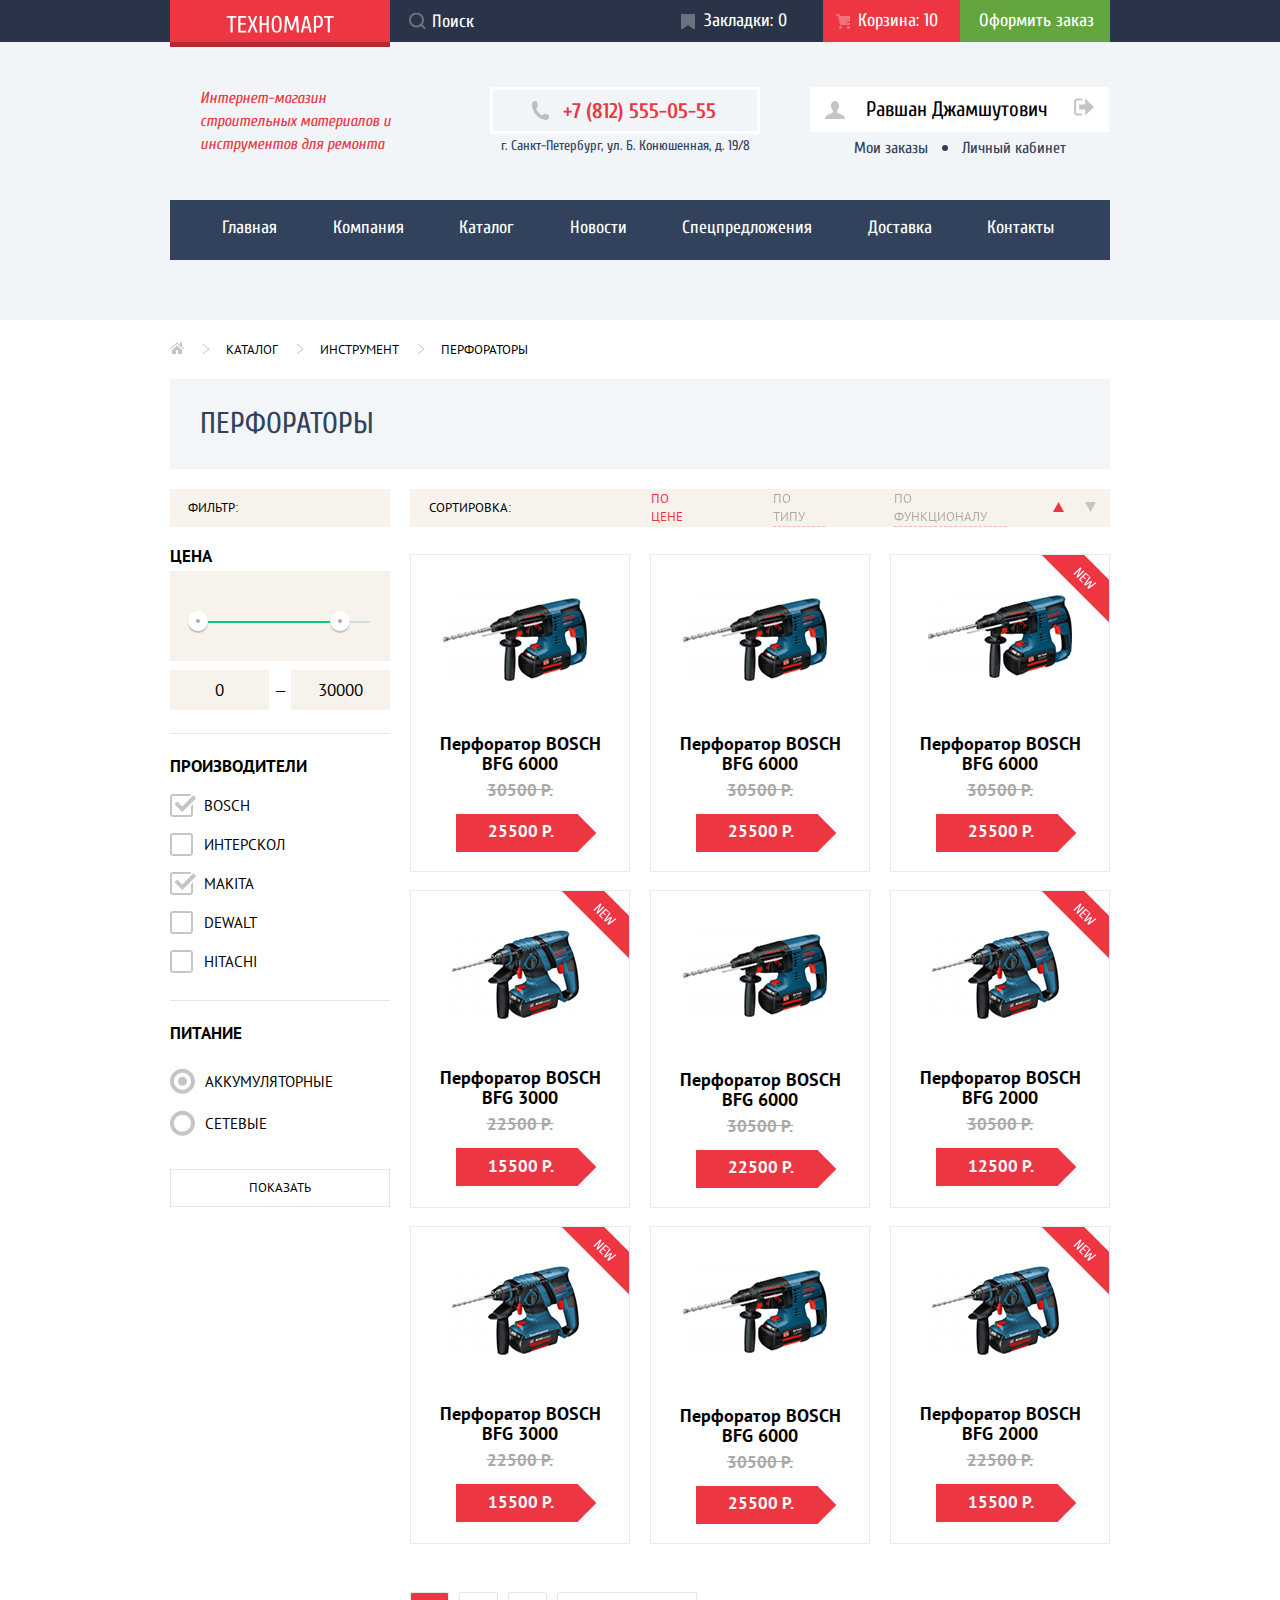
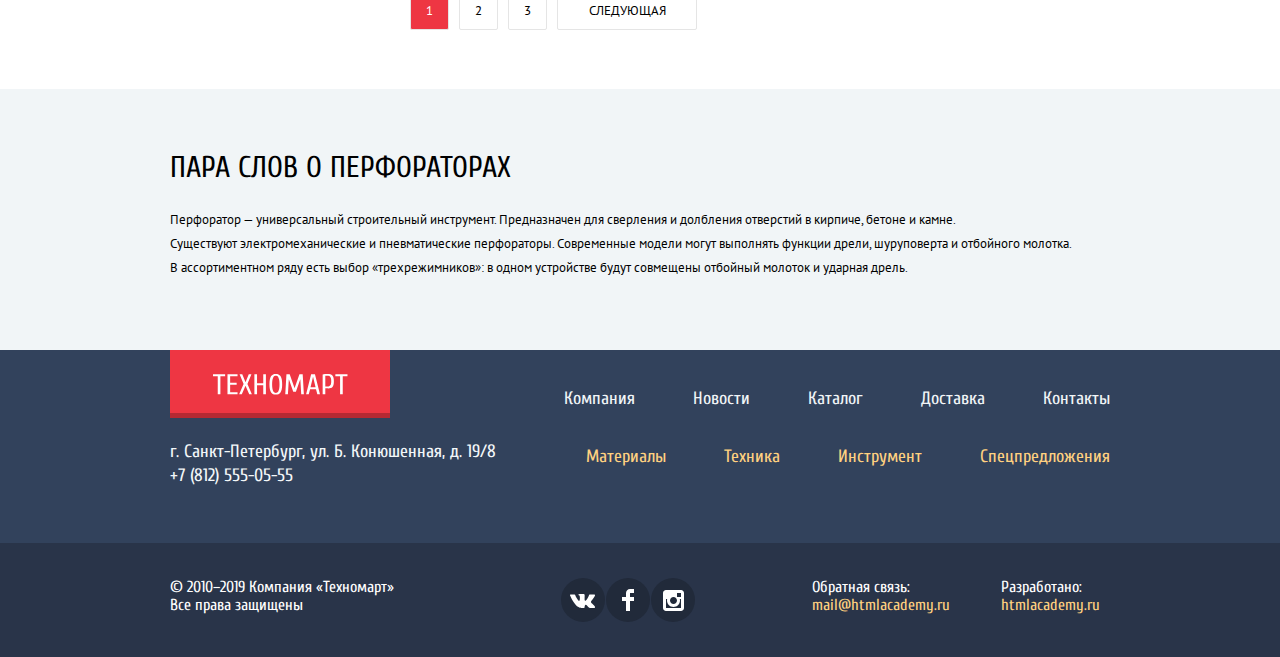
==== commit 5b5b8509: "правки" ====
--- a/catalog.html
+++ b/catalog.html
@@ -11,7 +11,7 @@
   <link rel="manifest" href="manifest.webmanifest">
   <link rel="stylesheet"
     href="https://fonts.googleapis.com/css2?family=Cuprum:wght@400;700&family=PT+Sans:wght@400;700&display=swap">
-  <link href="css/style.css" rel="stylesheet">
+  <link href="css/style.min.css" rel="stylesheet">
 </head>
 
 <body class="page-body">
@@ -22,7 +22,8 @@
           <img src="img/logo/logo-technomart.svg" width="108" height="18" alt="Логотип 'Техномарт'">
         </a>
         <form class="header-search-container">
-          <input class="header-search" type="text" name="seach" placeholder="Поиск">
+          <label for="search-field" class="hidden">Поиск</label>
+          <input id="search-field" class="header-search" type="text" name="seach" placeholder="Поиск">
           <svg width="17" height="17" viewBox="0 0 17 17" fill="none" xmlns="http://www.w3.org/2000/svg">
             <path fill-rule="evenodd" clip-rule="evenodd"
               d="M13.458 12.044L17 15.586L15.586 17L12.044 13.458C10.782 14.421 9.21 15 7.5 15C3.35786 15 0 11.6421 0 7.5C0 3.35786 3.35786 0 7.5 0C11.6421 0 15 3.35786 15 7.5C15.0001 9.14309 14.4581 10.7403 13.458 12.044ZM7.5 2C4.467 2 2 4.467 2 7.5C2.00331 10.5362 4.4638 12.9967 7.5 13C10.532 13 13 10.532 13 7.5C13 4.467 10.532 2 7.5 2Z" />
@@ -37,7 +38,7 @@
       <p class="header-title-company">Интернет-магазин строительных материалов и инструментов для ремонта</p>
       <section class="header-contact">
         <h2 class="hidden">Как нас найти</h2>
-        <a class="contacts-phone" href="tel:+7(812)5550555">+7 (812) 555-05-55</a>
+        <a class="contacts-phone" href="tel:+78125550555">+7 (812) 555-05-55</a>
         <p class="contacts-adress">г. Санкт-Петербург, ул. Б. Конюшенная, д. 19/8</p>
       </section>
       <section class="user-info-catalog">
@@ -278,6 +279,7 @@
             </li>
             <li>
               <a class="sort-deriction sort-item-asc sort-deriction-active" href="">
+                <span class="hidden">По возрастанию</span>
                 <svg width="11" height="10" viewBox="0 0 11 10">
                   <path d="M5.5 0L11 10L0 10" />
                 </svg>
@@ -285,6 +287,7 @@
             </li>
             <li>
               <a class="sort-deriction sort-item-desc" href="">
+                <span class="hidden">По убыванию</span>
                 <svg width="11" height="10" viewBox="0 0 11 10">
                   <path d="M5.5 10L0 0H11" />
                 </svg>
--- a/css/style.min.css
+++ b/css/style.min.css
@@ -0,0 +1 @@
+:root{--basic-white:#ffffff;--basik-blue-dark:#293449;--basik-blue:#32425C;--basik-red:#EE3643;--basic-black:#000000;--basic-green:#63A63E;--basic-yellow:#FFD180;--basic-neutral:#F9F5F0;--basik-neutral-light:#F1F5F7;--basik-neutral-light-catalog:#F7F3EC;--basic-grey:#A9A9A9;--basic-greylight:#C5C5C5;--cuprum:"Cuprum","Arial",sans-serif;--pt-sans:"PT Sans","Roboto",sans-serif}input,input:active,input:focus,input:hover,textarea,textarea:active,textarea:focus,textarea:hover{border:none;outline:0}fieldset{border:none}.page{height:100%}.hidden{position:absolute;width:1px;height:1px;margin:-1px;border:0;padding:0;white-space:nowrap;clip-path:inset(100%);clip:rect(0 0 0 0);overflow:hidden}.page-body{min-width:960px;margin:0;padding:0;font-family:var(--cuprum);color:var(--basic-white);background-color:var(--basic-white);min-height:100%;display:grid;grid-template-rows:min-content 1fr min-content;align-content:start;position:relative}a{text-decoration:none;color:inherit}img{max-width:100%;height:auto}h1{font-weight:400}h2{font-weight:400}.main-header{background-color:var(--basik-neutral-light);min-height:320px}.top-header-container{background-color:var(--basik-blue-dark)}.index-content{margin-top:59px}.header-logo{height:47px;width:220px;background-color:var(--basik-red);box-shadow:inset 0 -5px 0 rgba(0,0,0,.24);display:flex;align-items:center;justify-content:center;flex-shrink:0;position:absolute;left:0;top:0}.header-logo:active{background-color:#ba2732;box-shadow:inset 0 -5px 0 rgba(0,0,0,.24);display:flex}.main-container{width:940px;margin:0 auto}.footer-logo{height:68px;width:220px;background:var(--basik-red);box-shadow:inset 0 -5px 0 rgba(0,0,0,.24);display:flex;justify-content:center;align-items:center}.footer-logo:active{background:#ba2732;box-shadow:inset 0 -5px 0 rgba(0,0,0,.24);display:flex}.header-navigation{background-color:var(--basik-blue-dark);min-height:42px;width:940px;display:flex;align-items:stretch;position:relative;padding-left:220px;box-sizing:border-box}.header-search-container{position:relative}.header-search-container svg{position:absolute;left:19px;top:50%;transform:translateY(-50%);opacity:.3;fill:var(--basic-white)}.header-search-container:hover svg{opacity:1}.header-search:focus+svg{fill:var(--basik-red);opacity:1}.header-search{background-color:transparent;color:var(--basic-white);font-size:18px;line-height:24px;width:271px;height:42px;padding-left:42px;box-sizing:border-box}.header-search::placeholder{color:var(--basic-white);font-size:18px;line-height:24px;font-family:var(--cuprum)}.header-search:focus{color:var(--basic-black);background-color:var(--basic-white)}.header-search:focus::placeholder{color:var(--basic-black)}.header-title-company{background-color:transparent;color:var(--basik-red);font-style:italic;font-size:16px;line-height:23px}.contacts-phone{color:var(--basik-red);font-weight:700;font-size:21px;line-height:30px;display:block;box-sizing:border-box;padding:6px 40px 5px 70px;width:270px;min-height:45px;border:3px solid var(--basic-white);position:relative}.contacts-phone::before{content:"";position:absolute;top:11px;left:38px;width:18px;height:19px;background-image:url(../img/icon/phone.svg);background-repeat:no-repeat;background-position:0 0}.contacts-adress{color:var(--basik-blue);font-size:14px;line-height:24px;text-align:center;margin:0;width:270px}.login-button{color:var(--basic-black);background-color:var(--basic-white);font-size:21px;line-height:21px}.user-info{justify-self:flex-end;display:flex;align-items:flex-start;flex-wrap:wrap;justify-content:center}.login-link{display:flex;align-items:center;padding:12px 27px 12px 19px;margin-right:10px}.login-link svg{fill:#c5c5c5;padding-right:7px}.login-link:hover svg{fill:#3d546f}.login-link:active svg{fill:var(--basic-greylight)}.register-link{padding:12px 24px}.login-button:hover{color:var(--basik-red)}.login-button:active{color:var(--basic-greylight)}.bottom-header-container{width:940px;display:grid;grid-template-columns:1fr 1fr 1fr;grid-template-rows:min-content;column-gap:20px}.header-contact,.user-info,.user-info-catalog{margin-top:45px;min-height:113px;box-sizing:border-box}.user-info-catalog{display:flex;flex-direction:column}.header-title-company{align-self:center;width:197px;margin-left:30px}.header-navigation-main{background-color:var(--basik-blue);grid-column-start:1;grid-column-end:-1}.header-navigation-list{list-style:none;margin:0;padding:0;display:flex;justify-content:space-between}.header-navigation-item{display:block;font-size:18px;line-height:24px;white-space:nowrap;padding:5px 24px 5px 20px;box-sizing:border-box}.header-navigation-list{padding:0 32px}.header-navigation-list-item{display:block;font-size:18px;line-height:24px;white-space:nowrap;padding:16px 24px 20px 20px}.header-navigation-item:hover,.header-navigation-list-item:hover{background-color:var(--basik-blue-dark)}.header-navigation-item:active,.header-navigation-list-item:active{color:rgba(255,255,255,.5);box-shadow:inset 0 -5px 0 #293449}.basket{padding:5px 22px 5px 13px;margin-left:12px;min-width:137px}.basket::before{background-image:url(../img/icon/basket-header.svg)}.basket-full{background-color:var(--basik-red)}.order{background-color:var(--basic-green);padding:9px 16px 9px 19px;min-width:150px}.order:hover{background-color:#5fbb2d}.order:active{background-color:var(--basic-green);color:rgba(255,255,255,.5);box-shadow:none}.bookmark:active{background-color:#161d29}.bookmark::before{background-image:url(../img/icon/bookmark.svg)}.top-menu-item::before{content:"";width:15px;height:15px;background-repeat:no-repeat;background-position:0 0;display:block;opacity:.3;margin-right:8px}.top-menu-item{display:flex;align-items:center}.top-menu-item:hover::before{opacity:1}.top-menu-item:active::before{opacity:.3}.popular-goods{margin-top:60px}.button-popular-goods{transform:translate(3px,-1px)}.title-container{display:flex;padding:25px 18px 25px 28px;align-items:center;justify-content:space-between;background-color:var(--basic-neutral);box-sizing:border-box}.goods-services-nav{list-style:none;display:grid;grid-template-columns:1fr 1fr 1fr;gap:20px;padding:0;margin:0}.goods-services-item{width:300px;min-height:123px;position:relative;padding:20px 23px;box-sizing:border-box}.new-item::after{content:"";position:absolute;top:0;right:0;width:70px;height:70px;background-image:url(../img/icon/new-item.svg);background-repeat:no-repeat;background-position:0 0}.goods-services-item-title{font-weight:700;font-size:24px;line-height:30px;margin:0}.catalog-button{font-weight:400;font-size:14px;line-height:18px;background-color:rgba(255,255,255,.3);text-transform:uppercase;display:flex;align-items:center;justify-content:center;min-height:38px;width:135px;margin-top:14px}.catalog-button:hover{background-color:rgba(197,197,197,.3)}.catalog-button:active{background-color:rgba(169,169,169,.3)}.materials{background-color:#ffbf47;background-image:url(../img/icon/materials.svg);background-repeat:no-repeat;background-position:top 31px right 43px}.tools{background-color:#3bbce3;background-image:url(../img/icon/tools.svg);background-repeat:no-repeat;background-position:top 34px right 31px}.technics{background-color:#dc91d8;background-image:url(../img/icon/technics.svg);background-repeat:no-repeat;background-position:top 31px right 31px}.discounts{background-color:#8ed78f;background-image:url(../img/icon/basket-main.svg);background-repeat:no-repeat;background-position:top 26px right 45px}.delivery-item{background-color:#ffc047;background-image:url(../img/icon/car.svg);background-repeat:no-repeat;background-position:top 32px right 31px}.goods-services-slider{position:relative;grid-column-start:1;grid-column-end:3;grid-row-start:2;grid-row-end:4}.slider{list-style:none;padding:0}.slider-item{min-width:620px;min-height:266px;background-repeat:no-repeat;padding-top:23px;padding-left:24px;box-sizing:border-box;display:none}.slider-item-active{display:block}.slider-item-drills{background-image:url(../img/slider-top/drills.jpg)}.slider-item-perforators{background-image:url(../img/slider-top/perforators.jpg)}.slider-item-title{font-weight:700;font-size:36px;line-height:36px;text-transform:uppercase;margin:0}.slider-item-text{font-size:18px;line-height:24px;margin:5px 0}.button{background-color:var(--basik-red);color:var(--basic-white);font-size:14px;line-height:18px;text-transform:uppercase;border:none;width:192px;height:38px;display:flex;align-items:center;justify-content:center}.button:hover{background:#ca2c37}.button:active{background:#ba2732}.button-slider{position:absolute;bottom:27px;left:24px}.slider-controls{border:none;margin:0;padding:0}.slider-controls-right{position:absolute;bottom:105px;right:21px;height:39px;width:21px;background-image:url(../img/icon/cornerright.svg);background-position:0 0;background-repeat:no-repeat;background-color:transparent}.slider-controls-left{position:absolute;bottom:105px;left:25px;height:39px;width:21px;background-image:url(../img/icon/cornerleft.svg);background-position:0 0;background-repeat:no-repeat;background-color:transparent}.slider-bullets{position:absolute;bottom:34px;left:50%;transform:translateX(-50%);z-index:20}.bullet-button{padding:0;width:10px;height:10px;background-color:var(--basic-white);border:2px solid var(--basic-white);border-radius:50%;cursor:pointer}.bullet-button:not(:last-child){margin-right:6px}.bullet-button-active{background-color:var(--basik-red)}.bullet-button:focus{outline:0}.section-title{font-size:30px;line-height:30px;color:var(--basik-blue);text-transform:uppercase;margin:0}.section-title-black{font-size:30px;line-height:30px;color:var(--basic-black);text-transform:uppercase;margin:0}.page-catalog{display:grid;grid-template-columns:220px 1fr;column-gap:20px}.goods-list{list-style:none;display:grid;grid-template-columns:repeat(4,1fr);column-gap:20px;row-gap:18px;padding:0;margin:20px 0 48px}.goods-list-item{min-height:318px;width:220px;font-family:var(--pt-sans);border:1px solid #eaeaea;position:relative;box-sizing:border-box}.goods-list-item img{display:block;margin:auto;object-fit:scale-down}.goods-list-item:hover{box-shadow:0 4px 20px rgba(0,0,0,.15)}.goods-item-buy-container{box-sizing:border-box;position:absolute;top:0;width:100%;right:0;height:170px;background-color:var(--basic-white);opacity:0;padding:38px 41px}.goods-item-buy-container .button{margin-bottom:10px}.goods-list-item:hover .goods-item-buy-container{opacity:1}.goods-item-title{font-weight:700;font-size:18px;line-height:20px;color:var(--basic-black);width:185px;margin:15px auto 7px;text-align:center}.goods-item-text{font-weight:700;font-size:17px;line-height:18px;text-decoration-line:line-through;text-transform:uppercase;color:var(--basic-grey);margin:0 auto;width:172px;text-align:center}.popular-goods-list{margin-bottom:70px}.goods-item-button{box-sizing:border-box;padding-left:8px;padding-bottom:3px;font-weight:700;font-size:17px;line-height:18px;height:38px;width:122px;position:relative;margin-left:45px;margin-top:15px;margin-bottom:19px}.goods-item-button::after{content:"";position:absolute;top:6px;right:-13px;width:26px;height:26px;background-color:inherit;transform:rotate(45deg)}.catalog-goods-list .goods-list{grid-template-columns:repeat(3,1fr)}.button-green{font-size:14px;line-height:18px;text-transform:uppercase;background-color:var(--basic-green);color:inherit;font-family:var(--cuprum);border-radius:2px;box-shadow:inset 0 -3px 0 #367315;width:135px;height:38px}.button-green:hover{background-color:#5fbb2d}.button-green:active{background-color:#518534}.button-white{font-size:14px;line-height:18px;text-transform:uppercase;background-color:var(--basic-white);color:var(--basik-blue);border:3px solid #63a63e;border-radius:2px;font-family:var(--cuprum);width:135px;height:38px;box-sizing:border-box}.button-white:hover{border:3px solid var(--basik-blue);background-color:var(--basic-white)}.button-white:active{border:3px solid #98a0ad;color:#98a0ad;background-color:var(--basic-white)}.popular-manufacturers-list{display:grid;grid-template-columns:repeat(4,1fr);gap:20px;padding:0;margin-top:20px}.popular-manufacturers-item{background-color:var(--basic-white);width:220px;min-height:145px;border:1px solid #eaeaea;display:flex;align-items:center;justify-content:center;box-sizing:border-box}.popular-manufacturers-item img{object-fit:scale-down}.popular-manufacturers-item:hover{border:1px solid #eaeaea;filter:drop-shadow(0 4px 20px rgba(0, 0, 0, .15))}.popular-manufacturers-item:active{border:1px solid #eaeaea;box-shadow:0 4px 4px rgba(0,0,0,.25);opacity:.5;filter:drop-shadow(0 4px 20px rgba(0, 0, 0, .15))}.services-wrapper{background-color:var(--basik-neutral-light)}.services{width:940px;margin:70px auto;padding:64px 0 100px}.main-text,.services-main-text{font-family:var(--pt-sans);font-size:13px;line-height:24px;color:var(--basic-black);margin:25px 0 0}.companions .main-text{width:460px}.main-text{margin:28px 0 0}.services-navigation-container{display:flex;justify-content:space-between;margin-top:70px}.services-navigation{list-style:none;margin:0 80px 0 0;padding:0;width:240px;position:relative}.services-navigation::after{content:"";position:absolute;top:-48px;right:0;width:10px;height:279px;background-image:url(../img/line.png)}.services-navigation-item{background-color:var(--basik-blue);font-weight:700;font-size:21px;line-height:30px;color:inherit;padding:14px 0 18px 22px}.services-navigation-item:hover{background:var(--basik-blue-dark);box-shadow:0 1px 0 #293449,inset 0 1px 0 #405069}.services-navigation-item-active{background:var(--basic-white);color:var(--basik-blue);pointer-events:none}.visible{flex-grow:1}.delivery{background-image:url(../img/services/delivery.png);background-repeat:no-repeat;background-position:top 20px right;background-color:transparent}.garantee{background-image:url(../img/services/guarantee.png);background-repeat:no-repeat;background-position:top right -6px;background-color:transparent}.garantee .main-text{width:331px}.credit{background-image:url(../img/services/credit.png);background-repeat:no-repeat;background-position:top right;background-color:transparent;margin-right:-10px}.credit .main-text{width:309px;margin-bottom:27px}.company-contacts{list-style:none;display:grid;grid-template-columns:1fr 300px;width:940px;padding-bottom:66px}.companions .button{width:220px}.companions-list{list-style:none;padding:0;margin:0 0 20px 37px}.companions-list-item{font-size:18px;line-height:24px;color:var(--basic-black);margin-bottom:12px;position:relative}.companions-list-item:last-child{margin-bottom:0}.companions-list-item::before{content:"";position:absolute;top:11px;left:-37px;width:25px;height:2px;background-color:var(--basik-red)}.footer-map figure{margin:0}.mini-map{margin-top:32px;margin-bottom:25px;height:158px;width:300px}.footer-map .button{height:38px;width:100%;transform:translateY(-3px)}.contacts-main-text{margin:25px 0 0}.contacts-main-sub-text{margin:28px 0 0}.footer-top-wrapper{background-color:var(--basik-blue)}.footer-top{width:940px;margin:auto;display:grid;grid-template-columns:1fr 2fr}.footer-navigation{justify-self:end}.footer-bottom-wrapper{background-color:var(--basik-blue-dark)}.footer-bottom{width:940px;margin:auto;padding:35px 0;display:grid;grid-template-columns:2fr 2fr 1fr min-content;column-gap:51px}.footer-adress{font-size:18px;line-height:24px;color:#f3f7f9;width:329px;margin:22px 0 54px}.footer-navigation-list-up{list-style:none;margin:37px 0 34px;padding:0;display:flex;justify-content:flex-end;flex-wrap:wrap}.footer-navigation-item{font-size:18px;line-height:24px;margin-right:58px}li:last-child .footer-navigation-item{margin-right:0}.footer-navigation-list-up .footer-navigation-item{color:var(--basik-neutral-light)}.footer-navigation-list-up .footer-navigation-item:hover{text-decoration:underline}.footer-navigation-list-up .footer-navigation-item:active{opacity:.5;text-decoration:none}.footer-navigation-list-down{list-style:none;margin:0 0 74px;padding:0;display:flex;justify-content:flex-end;flex-wrap:wrap}.footer-navigation-list-down .footer-navigation-item{color:#ffd180}.footer-navigation-list-down .footer-navigation-item:hover{text-decoration:underline}.footer-navigation-list-down .footer-navigation-item:active{opacity:.5;text-decoration:none}.footer-text{font-size:16px;line-height:18px;color:inherit;margin:0}.footer-social-list{list-style:none;margin:0;padding:0;display:flex;justify-content:center;transform:translateX(-5px)}.footer-social-item{margin-right:1px}.social-button{display:flex;justify-content:center;align-items:center;width:44px;height:44px;border-radius:50%;background-color:#212a3a}.social-button:hover{background-color:var(--basik-red)}.social-button:active{background-color:var(--basik-red)}.footer-mail{font-size:16px;line-height:18px;color:inherit;margin:0;transform:translateX(-10px)}.footer-copyright{font-size:16px;line-height:18px;color:inherit;margin:0;transform:translateX(-10px)}.footer-link{font-size:16px;line-height:18px;color:#ffd180}.footer-link:hover{text-decoration:underline}.footer-link:active{color:var(--basik-red);text-decoration:none}.modal{position:absolute;background-color:var(--basic-white);color:var(--basic-black);border-top:7px solid var(--basik-red)}.modal-letter{position:absolute;bottom:359px;left:calc(50% - 10px);transform:translateX(-50%);height:430px;width:620px;padding:40px 80px 37px;box-sizing:border-box;box-shadow:0 4px 20px rgba(0,0,0,.15);display:none}.modal-form-control{font-family:var(--pt-sans);font-size:13px;line-height:24px;padding:7px 8px 7px 12px}.modal-form-control::placeholder{color:var(--basic-grey)}.modal-letter-active{display:block}.modal-close{position:absolute;background-image:url(../img/icon/close.svg);background-position:0 0;background-repeat:no-repeat;background-color:transparent;width:21px;height:21px;border:none;outline:0}.modal-close-letter{top:14px;right:11px}.modal-natification-close{top:14px;right:11px}.modal-form{display:grid;grid-template-columns:1fr 1fr;column-gap:20px}.modal-natification{height:282px;width:620px;top:655px;left:calc(50% + 15px);transform:translateX(-50%);box-shadow:0 4px 20px rgb(0,0,0,.15);display:none}.modal-natification-active{display:block}.modal-natification p{margin:67px 80px 67px;padding-left:100px;font-weight:700;font-size:24px;line-height:30px;position:relative}.modal-natification p::before{content:"";position:absolute;top:50%;left:0;transform:translateY(-50%);width:66px;height:66px;background-image:url(../img/icon/basket-add.png);background-position:0 0;background-repeat:no-repeat}.order-wrapper{height:112px;width:620px;background-color:#f1f1f1;display:flex;justify-content:center;align-items:center}.button-order{margin-right:10px}.button-close{background-color:var(--basic-white);color:var(--basic-black);font-size:14px;line-height:18px;text-transform:uppercase;border:none;width:192px;height:38px;display:flex;align-items:center;justify-content:center}.modal-form-control,.modal-form-control:active,.modal-form-control:focus,.modal-form-control:hover{display:block;width:100%;background-color:transparent;outline:2px solid #c5c5c5;border-radius:2px;margin-top:11px;box-sizing:border-box}.modal-form-input{min-height:38px}.modal-letter-text{grid-column-start:1;grid-column-end:-1;margin-top:13px;padding-bottom:37px}.modal-form-text{min-height:114px;min-width:460px}.button-letter-wrapper{background-color:#f4f4f4;height:112px;width:100%;position:absolute;bottom:0;left:0;padding:37px 80px;box-sizing:border-box;grid-column-start:1;grid-column-end:-1}.button-letter{width:100%;height:38px}.modal-map{height:449px;width:943px;bottom:332px;left:calc(50% - 5px);transform:translateX(-50%);box-shadow:0 4px 20px rgb(0 0 0 / 15%);display:none}.modal-map-active{display:block}.modal-map iframe{border:none}.modal-close-map{top:15px;right:11px}.user-info-container{background-color:var(--basic-white);display:flex;align-items:center;height:45px;width:299px;padding:12px 15px;box-sizing:border-box}.user-card{font-size:21px;line-height:21px;color:var(--basic-black);display:flex;align-items:center;width:100%}.user-card:active{color:var(--basic-greylight)}.user-card svg{margin-right:21px;fill:var(--basic-greylight)}.user-card:hover svg{fill:#3d546f}.user-card:active svg{fill:var(--basic-greylight)}.logout svg{fill:var(--basic-greylight)}.logout:hover svg{fill:#3d546f}.logout:active svg{fill:var(--basic-greylight)}.user-area-container{margin:7px auto}.user-area{font-size:16px;line-height:18px;color:var(--basik-blue);margin-top:7px}.user-area:hover{color:var(--basik-red)}.user-area:active{color:var(--basic-greylight)}.user-area:first-child{margin-right:30px;position:relative}.user-area:first-child::after{content:"";position:absolute;top:6px;right:-20px;width:6px;height:6px;border-radius:50%;background-color:var(--basik-blue)}.breadcrumbs{list-style:none;margin:20px 0 0;padding:0;grid-column-start:1;grid-column-end:-1;display:flex}.breadcrumbs li{position:relative;margin-right:42px}.breadcrumbs li:not(:first-child)::after{content:"";position:absolute;top:3px;left:-24px;width:8px;height:12px;background-image:url(../img/icon/corner-right-small.svg);background-position:0 0;background-repeat:no-repeat;background-color:transparent}.breadcrumbs-item{font-family:var(--pt-sans);font-size:13px;line-height:18px;color:var(--basic-black);text-transform:uppercase}.page-title-catalog{font-size:30px;line-height:30px;text-transform:uppercase;background-color:#f2f6f8;color:var(--basik-blue);margin:20px 0;padding:30px;grid-column-start:1;grid-column-end:-1}.filters{color:var(--basic-black);text-transform:uppercase;font-family:var(--pt-sans);font-size:15px;line-height:19px;grid-row:3/5;width:220px}.filter{margin-top:14px}fieldset{padding:0;margin:0;margin-bottom:17px;border:none}.filter fieldset:last-of-type{margin-bottom:33px}.filter fieldset:not(:last-of-type){border-bottom:1px solid #e5e5e5}.price-filters{padding-bottom:23px}.brands-filters{padding-bottom:29px}.filters-title{font-family:var(--pt-sans);font-size:13px;line-height:18px;background-color:var(--basik-neutral-light-catalog);margin:0;padding:10px 10px 10px 18px;box-sizing:border-box}.filters-title-item{font-family:var(--pt-sans);font-weight:700;font-size:17px;line-height:30px;text-transform:uppercase}.price-controls{display:flex;width:220px;justify-content:space-between;position:relative}.price-controls::after{content:"—";font-size:16px;font-family:var(--pt-sans);text-transform:uppercase;position:absolute;top:50%;left:50%;transform:translate(-50%,-50%)}.range-controls{position:relative;background-color:var(--basik-neutral-light-catalog);height:90px;padding-top:50px;padding-right:20px;padding-left:20px;margin-bottom:9px;box-sizing:border-box}.range-controls .scale{height:2px;background:#d7dcde}.range-controls .bar{width:80%;height:2px;background:#00ca74}.range-controls .toggle{position:absolute;top:40px;left:0;width:4px;height:4px;padding:0;border:8px solid #fff;background-color:#ababab;border-radius:50%;box-shadow:0 2px 1px 0 rgba(171,171,171,.7);cursor:pointer}.range-controls .toggle-min{left:18px}.range-controls .toggle-max{left:160px}.filter-list{list-style:none;padding:0;margin:0}.filter-list li:first-child{margin-top:15px}.filter-list li{margin-top:20px}.filter-radio{list-style:none;padding:0;margin:0}.filter-radio li:first-child{margin-top:20px}.filter-radio li{margin-top:16px}.text-field,.text-field::placeholder{font-size:17px;color:var(--basic-black);background-color:var(--basik-neutral-light-catalog);text-align:center}.text-field{width:95px;height:38px;line-height:38px}.checkbox-label,.radio-label{display:flex;align-items:center}.checkbox-label{cursor:pointer;user-select:none;position:relative;padding-left:34px}.checkbox-label svg{display:none;margin-right:12px;fill:var(--basic-greylight);position:absolute;left:0}.checkbox-field:checked+.checkbox-label .checkbox-on{display:block}.checkbox-field:not(:checked)+.checkbox-label .checkbox-off{display:block}.checkbox-label:hover svg{fill:#b5b5b5}.checkbox-field:disabled+.checkbox-label svg{fill:#e9e9e9}.checkbox-field:disabled+.checkbox-label{color:#e9e9e9}.radio-label{cursor:pointer;user-select:none}.radio-label svg{display:none;margin-right:10px;fill:var(--basic-greylight)}.radio-field:checked+.radio-label .radio-on{display:block}.radio-field:not(:checked)+.radio-label .radio-off{display:block}.radio-label:hover svg{fill:#b5b5b5}.radio-field:disabled+.radio-label svg{fill:#e9e9e9}.radio-field:disabled+.radio-label{color:#e9e9e9}.submit-button{height:38px;width:220px;background:var(--basic-white);border:1px solid #e5e5e5;font-size:13px;line-height:18px;text-transform:uppercase}.submit-button:focus{border:none;outline:0}.sort{font-family:var(--pt-sans);background-color:var(--basik-neutral-light-catalog);font-size:13px;line-height:18px;color:var(--basic-black);text-transform:uppercase;display:flex;margin-bottom:7px}.sort-title{font-size:13px;margin:10px 140px 10px 19px}.sort-list{list-style:none;margin:0;padding:0;display:flex;align-items:center;flex-grow:1}.sort-item:not(:first-child){opacity:.3;border-bottom:1px dashed var(--basik-red);margin-left:69px}.sort-item:hover{color:var(--basic-black);border-bottom:1px solid var(--basik-red);opacity:1}.sort-item-active{color:var(--basik-red);border-bottom:none;opacity:1}.sort-deriction{fill:var(--basic-greylight)}.sort-deriction:hover{fill:var(--basic-black)}.sort-deriction:active{fill:var(--basik-red)}.sort-deriction-active{fill:var(--basik-red)}.goods-list{list-style:none}.goods-list-item-image-fix{transform:translate(-5px,3px)}.sort-item-asc{margin:14px 0 14px 46px}.sort-item-desc{margin:14px 14px 14px 21px}.pager-navigation{list-style:none;margin-bottom:59px;padding:0;display:flex;box-sizing:border-box}.pager-item{font-family:var(--pt-sans);font-size:13px;line-height:18px;border:1px solid #e5e5e5;border-radius:2px;color:var(--basic-black);text-transform:uppercase;padding:9px 15px;margin-right:10px;box-sizing:border-box;display:block;text-align:center}.label-form{font-size:18px;line-height:24px}.pager-item:hover{border:1px solid var(--basic-greylight)}.pager-item:active{border:1px solid var(--basik-red)}.pager-item-active{background-color:var(--basik-red);color:var(--basic-white)}.pager-item-next{min-width:140px}.page-discription-wrapper{background:var(--basik-neutral-light)}.page-discription{width:940px;padding:64px 0 70px}.page-discription-title{font-size:30px;line-height:30px;color:var(--basic-black);text-transform:uppercase;margin:0}.text-description{font-family:var(--pt-sans);font-size:13px;line-height:24px;color:var(--basic-black);margin:25px 0 0}
